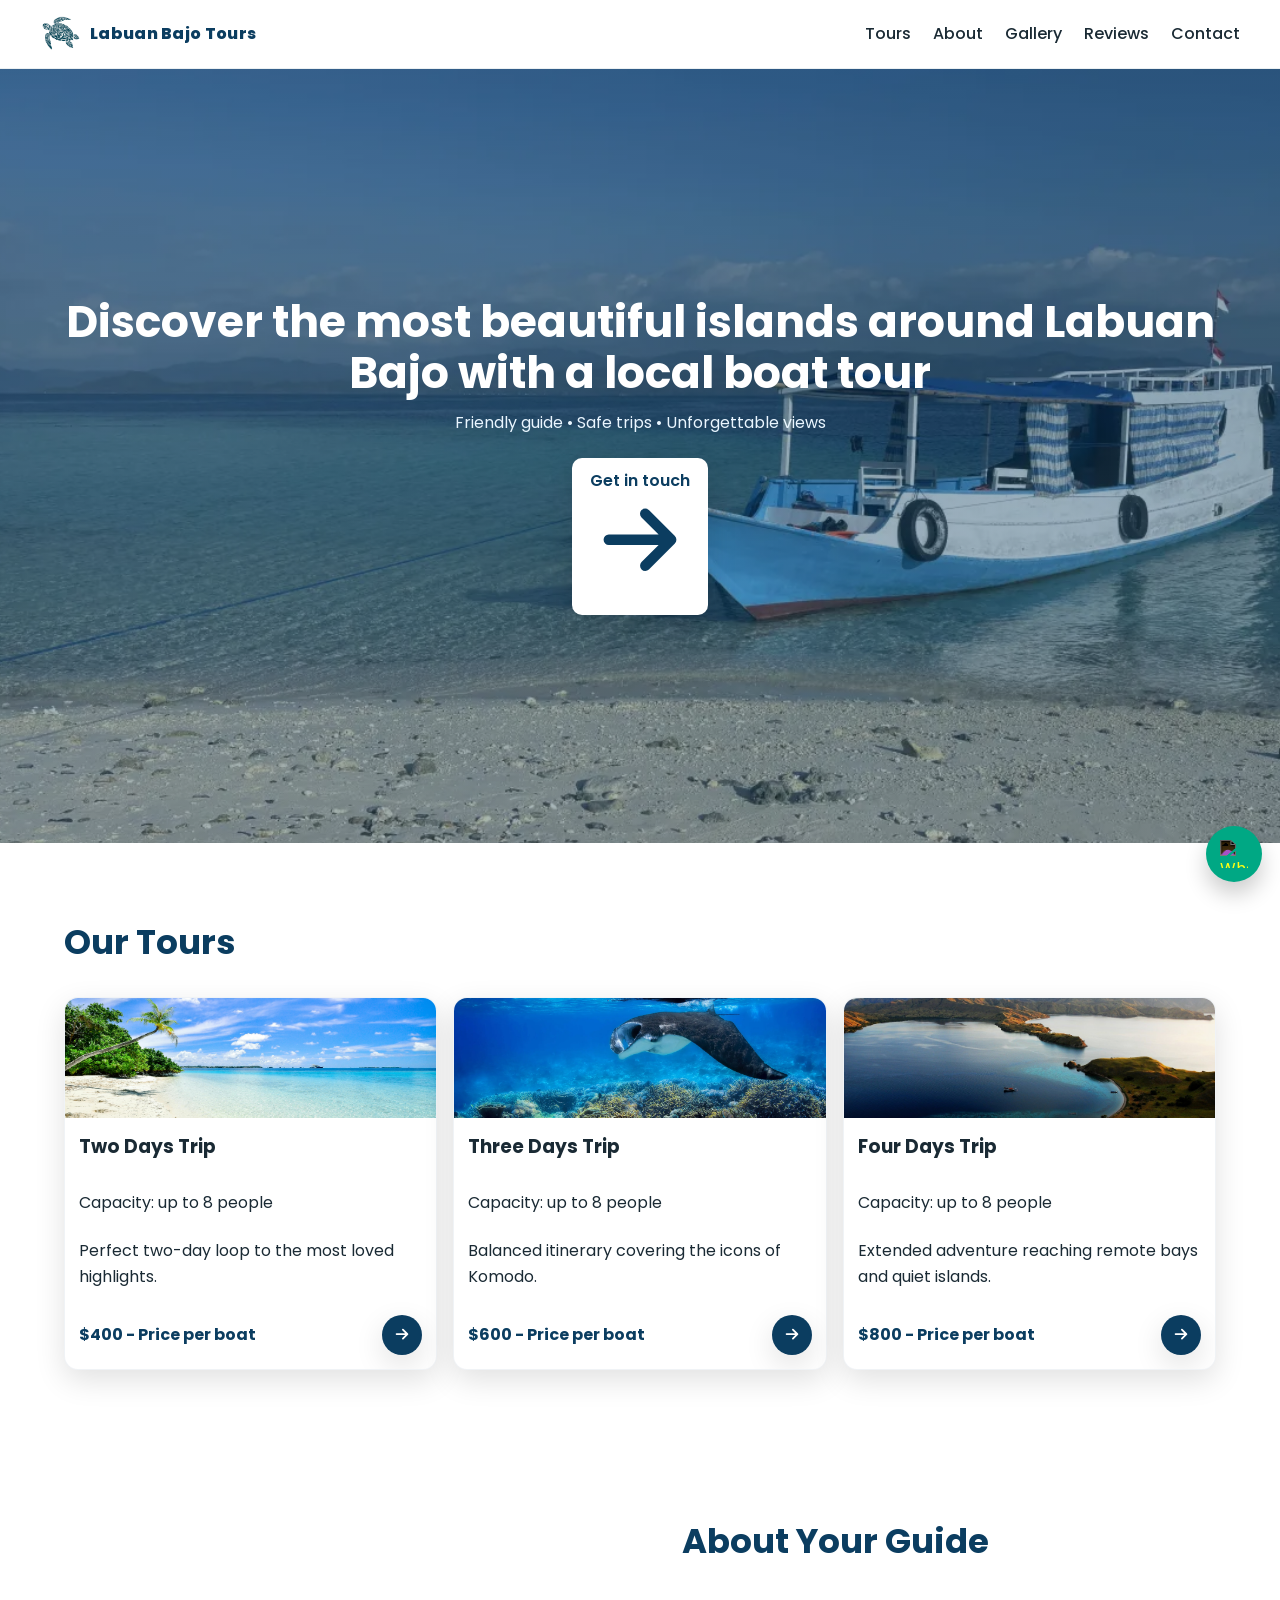
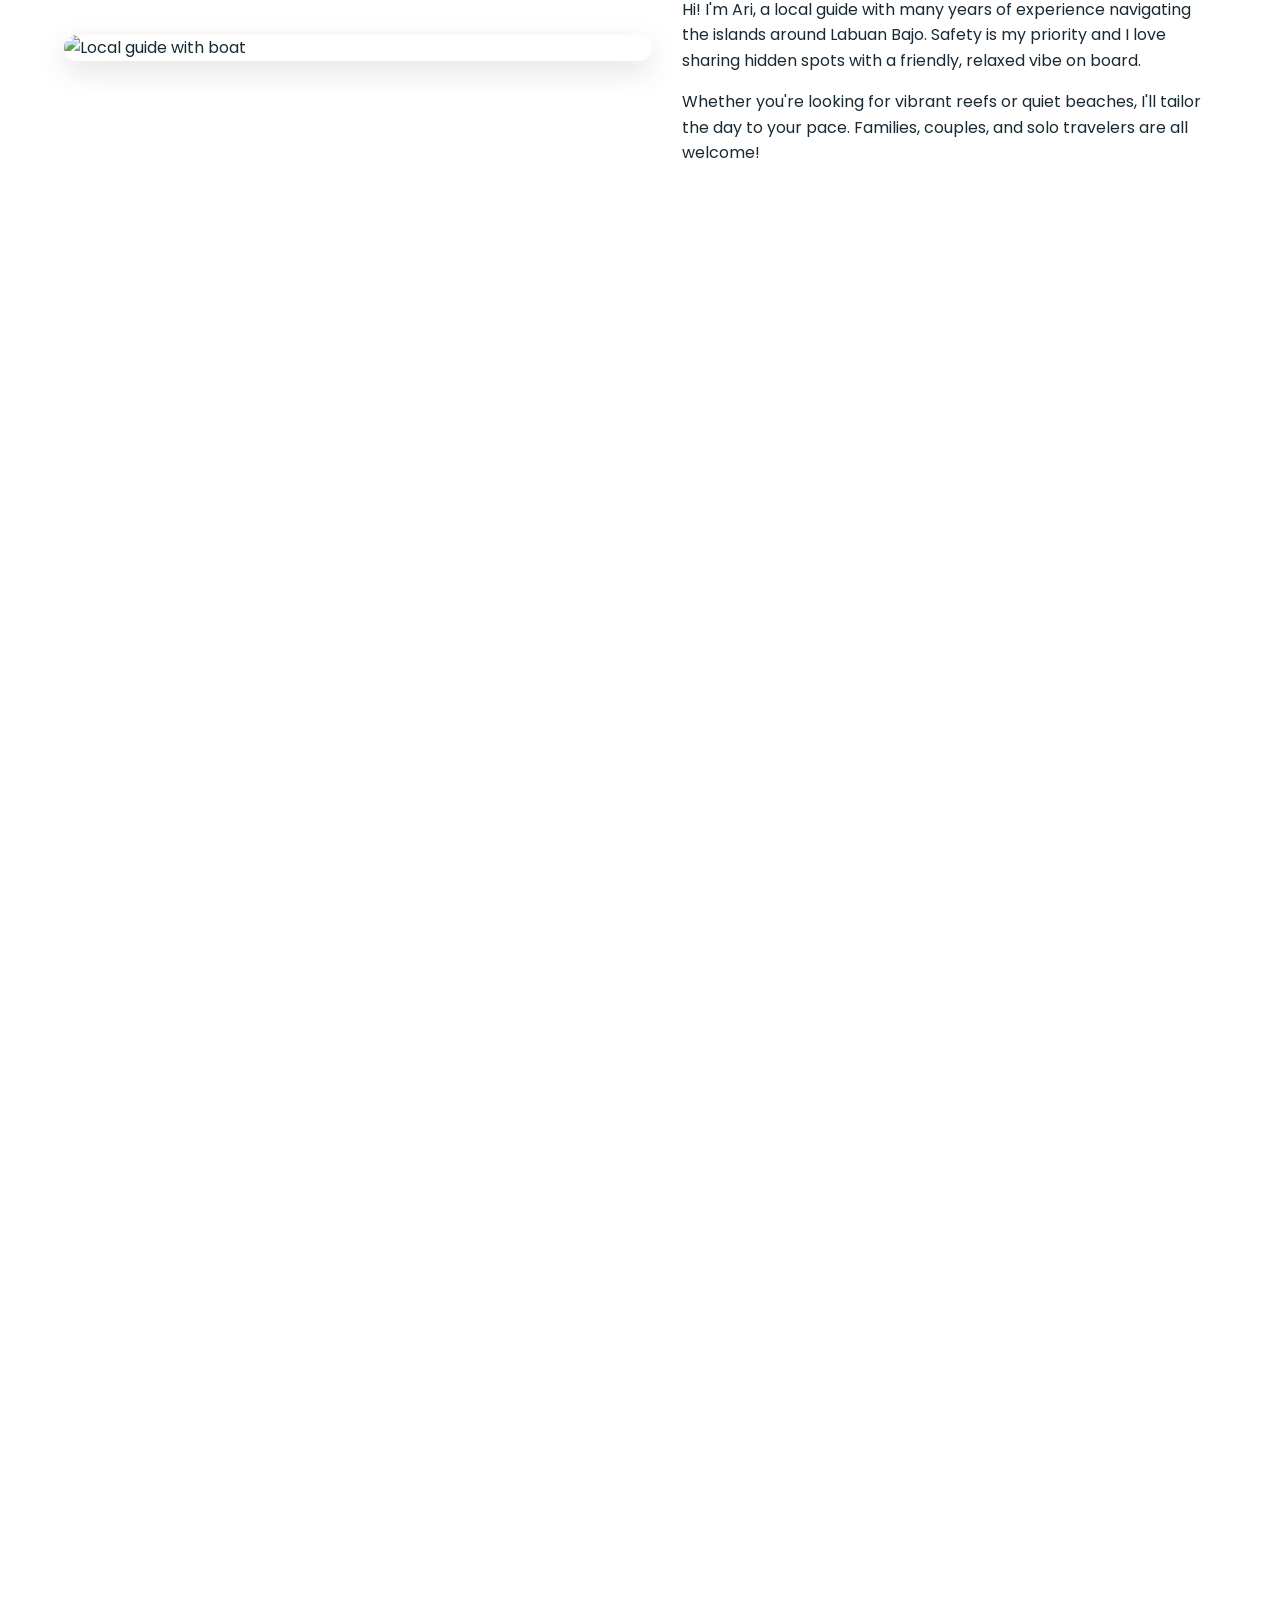
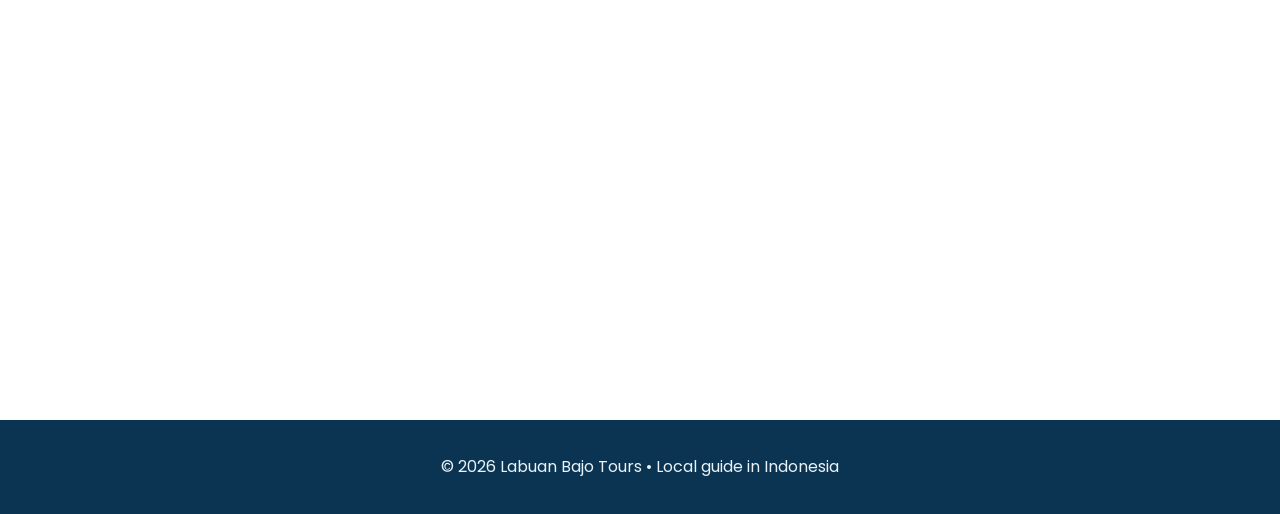
==== index.html @ 7f52bc08 "refactor: rebrand from Island Boat Tours to Labuan Bajo Tours and update reviews styling" ====
<!DOCTYPE html>
<html lang="en">
<head>
  <meta charset="UTF-8" />
  <meta name="viewport" content="width=device-width, initial-scale=1.0" />
  <title>Labuan Bajo Tours – Indonesia</title>
  <meta name="description" content="Discover the most beautiful islands in Indonesia with a friendly local guide. Half-day, full-day, and sunset boat tours. Contact via WhatsApp." />
  <link rel="preconnect" href="https://fonts.googleapis.com">
  <link rel="preconnect" href="https://fonts.gstatic.com" crossorigin>
  <link href="https://fonts.googleapis.com/css2?family=Poppins:wght@300;400;600;700&display=swap" rel="stylesheet">
  <!-- Tailwind CDN (no build) -->
  <script src="https://cdn.tailwindcss.com"></script>
  <link rel="icon" href="favicon.ico" type="image/x-icon">
  <script>
    tailwind.config = {
      theme: {
        extend: {
          colors: {
            tropical: {
              50: '#ECFEFF',
              100: '#CFFAFE',
              200: '#A5F3FC',
              300: '#67E8F9',
              400: '#22D3EE',
              500: '#06B6D4',
              600: '#0891B2',
              700: '#0E7490',
              800: '#155E75',
              900: '#164E63'
            },
            palm: {
              50: '#ECFDF5', 100: '#D1FAE5', 200: '#A7F3D0', 300: '#6EE7B7', 400: '#34D399',
              500: '#10B981', 600: '#059669', 700: '#047857', 800: '#065F46', 900: '#064E3B'
            }
          }
        }
      }
    }
  </script>
  <link rel="stylesheet" href="styles.css" />
  <style>
    body { font-family: 'Poppins', ui-sans-serif, system-ui, -apple-system, Segoe UI, Roboto, 'Helvetica Neue', Arial, 'Noto Sans', 'Apple Color Emoji', 'Segoe UI Emoji', 'Segoe UI Symbol'; }
  </style>
</head>
<body class="bg-white text-slate-800">
  <!-- Sticky Navigation -->
  <header class="site-header sticky top-0 z-50 bg-white/70 backdrop-blur supports-[backdrop-filter]:bg-white/60 shadow-sm">
    <div class="container nav-wrapper">
      <a href="#home" class="logo" aria-label="Labuan Bajo Tours">
        <img src="images/logo.png" alt="Labuan Bajo Tours" />
        Labuan Bajo Tours
      </a>
      <nav class="main-nav hidden md:flex gap-6 text-slate-700" id="mainNav">
        <a class="hover:text-tropical-700 transition" href="#tours">Tours</a>
        <a class="hover:text-tropical-700 transition" href="#about">About</a>
        <a class="hover:text-tropical-700 transition" href="#gallery">Gallery</a>
        <a class="hover:text-tropical-700 transition" href="#reviews">Reviews</a>
        <a class="hover:text-tropical-700 transition" href="#contact">Contact</a>
      </nav>
    </div>
  </header>

  <!-- Hero Section -->
  <section id="home" class="hero section relative">
    <div class="hero-bg" role="img" aria-label="Blue sea with a local boat"></div>
  <div class="hero-content container relative">
      <h1 class="tagline reveal drop-shadow-md text-white">Discover the most beautiful islands around Labuan Bajo with a local boat tour</h1>
      <p class="subtag reveal text-tropical-50/90">Friendly guide • Safe trips • Unforgettable views</p>
      <a class="btn primary reveal inline-flex items-center gap-2 bg-white/90 text-tropical-800 hover:bg-white px-5 py-3 rounded-xl shadow-md transition" id="heroWhatsApp" href="#contact">
        Get in touch
        <svg xmlns="http://www.w3.org/2000/svg" viewBox="0 0 20 20" fill="currentColor" class="w-5 h-5"><path fill-rule="evenodd" d="M10.293 3.293a1 1 0 011.414 0l5 5a1 1 0 010 1.414l-5 5a1 1 0 01-1.414-1.414L13.586 10H4a1 1 0 110-2h9.586l-3.293-3.293a1 1 0 010-1.414z" clip-rule="evenodd"/></svg>
      </a>
    </div>
  </section>

  <!-- Tours Section -->
  <section id="tours" class="section bg-white py-12">
    <div class="container">
  <h2 class="section-title reveal">Our Tours</h2>
      <div class="cards grid grid-cols-1 sm:grid-cols-2 lg:grid-cols-3 gap-6">
        <!-- One Day Trip -->
        <article class="card reveal bg-white rounded-xl border border-gray-100 shadow-sm">
          <div class="card-media">
            <img src="images/two-days-trip.png" alt="Boat trip" />
          </div>
          <div class="card-body p-5">
            <h3 class="text-2xl font-bold mb-2">Two Days Trip</h3>
            <p class="capacity text-sm text-slate-600">Capacity: up to 8 people</p>
            <p class="desc text-lg text-slate-600">Perfect two-day loop to the most loved highlights.</p>
            <div class="card-footer">
              <span class="price-inline">$400 - Price per boat</span>
              <a class="btn-circle" href="trip-two-days.html" aria-label="View details for Two Days Trip">
                <svg viewBox="0 0 20 20" aria-hidden="true" fill="currentColor"><path fill-rule="evenodd" d="M10.293 3.293a1 1 0 011.414 0l5 5a1 1 0 010 1.414l-5 5a1 1 0 01-1.414-1.414L13.586 10H4a1 1 0 110-2h9.586l-3.293-3.293a1 1 0 010-1.414z" clip-rule="evenodd"/></svg>
              </a>
            </div>
          </div>
        </article>
        <!-- Full-day (no image) -->
        <article class="card reveal bg-white rounded-xl border border-gray-100 shadow-sm">
          <div class="card-media">
            <img src="images/three-days-trip.png" alt="Komodo National Park" />
          </div>
          <div class="card-body p-5">
            <h3 class="text-2xl font-bold mb-2">Three Days Trip</h3>
            <p class="capacity text-sm text-slate-600">Capacity: up to 8 people</p>
            <p class="desc text-lg text-slate-600">Balanced itinerary covering the icons of Komodo.</p>
            <div class="card-footer">
              <span class="price-inline">$600 - Price per boat</span>
              <a class="btn-circle" href="trip-three-days.html" aria-label="View details for Three Days Trip">
                <svg viewBox="0 0 20 20" aria-hidden="true" fill="currentColor"><path fill-rule="evenodd" d="M10.293 3.293a1 1 0 011.414 0l5 5a1 1 0 010 1.414l-5 5a1 1 0 01-1.414-1.414L13.586 10H4a1 1 0 110-2h9.586l-3.293-3.293a1 1 0 010-1.414z" clip-rule="evenodd"/></svg>
              </a>
            </div>
          </div>
        </article>
        <!-- Sunset Cruise (no image) -->
        <article class="card reveal bg-white rounded-xl border border-gray-100 shadow-sm">
          <div class="card-media">
            <img src="images/four-days-trip.png" alt="Pink Beach" />
          </div>
          <div class="card-body p-5">
            <h3 class="text-2xl font-bold mb-2">Four Days Trip</h3>
            <p class="capacity text-sm text-slate-600">Capacity: up to 8 people</p>
            <p class="desc text-lg text-slate-600">Extended adventure reaching remote bays and quiet islands.</p>
            <div class="card-footer flex justify-between">
              <span class="price-inline">$800 - Price per boat</span>
              <a class="btn-circle" href="trip-four-days.html" aria-label="View details for Four Days Trip">
                <svg viewBox="0 0 20 20" aria-hidden="true" fill="currentColor"><path fill-rule="evenodd" d="M10.293 3.293a1 1 0 011.414 0l5 5a1 1 0 010 1.414l-5 5a1 1 0 01-1.414-1.414L13.586 10H4a1 1 0 110-2h9.586l-3.293-3.293a1 1 0 010-1.414z" clip-rule="evenodd"/></svg>
              </a>
            </div>
          </div>
        </article>
      </div>
    </div>
  </section>

  <!-- About Section -->
  <section id="about" class="section alt bg-white">
    <div class="container about-grid">
      <div class="about-image reveal">
        <img src="https://images.unsplash.com/photo-1468413253725-0d5181091126?q=80&w=1200&auto=format&fit=crop" alt="Local guide with boat" />
      </div>
      <div class="about-text reveal">
        <h2 class="section-title">About Your Guide</h2>
        <p>Hi! I'm Ari, a local guide with many years of experience navigating the islands around Labuan Bajo. Safety is my priority and I love sharing hidden spots with a friendly, relaxed vibe on board.</p>
        <p>Whether you're looking for vibrant reefs or quiet beaches, I'll tailor the day to your pace. Families, couples, and solo travelers are all welcome!</p>
      </div>
    </div>
  </section>

  <!-- Gallery Section -->
  <section id="gallery" class="section">
    <div class="container">
      <h2 class="section-title reveal">Gallery</h2>
      <div class="gallery-grid">
        <figure class="gallery-item reveal">
          <img src="images/kelor.png" alt="Kelor Island" />
          <figcaption class="caption">
            <svg class="loc-white" viewBox="0 0 24 24" aria-hidden="true"><path d="M12 2C8.13 2 5 5.13 5 9c0 5.25 7 13 7 13s7-7.75 7-13c0-3.87-3.13-7-7-7zm0 9.5A2.5 2.5 0 1112 6.5a2.5 2.5 0 010 5z"/></svg>
            Kelor Island
          </figcaption>
        </figure>
        <figure class="gallery-item reveal">
          <img src="images/komodo.png" alt="Komodo National Park" />
          <figcaption class="caption">
            <svg class="loc-white" viewBox="0 0 24 24" aria-hidden="true"><path d="M12 2C8.13 2 5 5.13 5 9c0 5.25 7 13 7 13s7-7.75 7-13c0-3.87-3.13-7-7-7zm0 9.5A2.5 2.5 0 1112 6.5a2.5 2.5 0 010 5z"/></svg>
            Komodo National Park
          </figcaption>
        </figure>
        <figure class="gallery-item reveal">
          <img src="images/pinkbeach.png" alt="Long Pink Beach" />
          <figcaption class="caption">
            <svg class="loc-white" viewBox="0 0 24 24" aria-hidden="true"><path d="M12 2C8.13 2 5 5.13 5 9c0 5.25 7 13 7 13s7-7.75 7-13c0-3.87-3.13-7-7-7zm0 9.5A2.5 2.5 0 1112 6.5a2.5 2.5 0 010 5z"/></svg>
            Long Pink Beach
          </figcaption>
        </figure>
        <figure class="gallery-item reveal">
          <img src="images/turtle.png" alt="Turtle Point" />
          <figcaption class="caption">
            <svg class="loc-white" viewBox="0 0 24 24" aria-hidden="true"><path d="M12 2C8.13 2 5 5.13 5 9c0 5.25 7 13 7 13s7-7.75 7-13c0-3.87-3.13-7-7-7zm0 9.5A2.5 2.5 0 1112 6.5a2.5 2.5 0 010 5z"/></svg>
            Turtle Point
          </figcaption>
        </figure>
        <figure class="gallery-item reveal">
          <img src="images/padar.png" alt="Padar Island" />
          <figcaption class="caption">
            <svg class="loc-white" viewBox="0 0 24 24" aria-hidden="true"><path d="M12 2C8.13 2 5 5.13 5 9c0 5.25 7 13 7 13s7-7.75 7-13c0-3.87-3.13-7-7-7zm0 9.5A2.5 2.5 0 1112 6.5a2.5 2.5 0 010 5z"/></svg>
            Padar Island
          </figcaption>
        </figure>
        <figure class="gallery-item reveal">
          <img src="images/sharks.png" alt="Sharks Point" />
          <figcaption class="caption">
            <svg class="loc-white" viewBox="0 0 24 24" aria-hidden="true"><path d="M12 2C8.13 2 5 5.13 5 9c0 5.25 7 13 7 13s7-7.75 7-13c0-3.87-3.13-7-7-7zm0 9.5A2.5 2.5 0 1112 6.5a2.5 2.5 0 010 5z"/></svg>
            Sharks Point
          </figcaption>
        </figure>
      </div>
    </div>
  </section>

  <!-- Reviews Section -->
  <section id="reviews" class="section alt bg-white">
    <div class="container">
      <h2 class="section-title reveal">Reviews</h2>
      <div class="reviews">
        <blockquote class="review reveal">
          <p>It was an Amazing Trip with Ari and his cruise. I highly recommend it to anyone visiting Labuan Bajo.</p>
          <footer>— Tereza, Tcheky</footer>
        </blockquote>
        <blockquote class="review reveal">
          <p>Ari and his team took care of everything during the trip – from start to finish, it was perfectly organized, with delicious food provided at every stop. I had the chance to see many fishes, turtles, rays, and so much more. Most of the spots we visited were quiet, almost just for us, which made it even more special. An unforgettable adventure thanks to Ari and his amazing crew !</p>
          <footer>— Ozan, Turkey</footer>
        </blockquote>
        <blockquote class="review reveal">
          <p>We had a wonderfull cruise. During our journey with Ari, he took care very much all the way and did some nice simple cooking. Thanks to his strong knowledges of all the islands and currents he brought us to many places where we had the opportunity to swim with mantas, sharks, turtles and so on. This is a kind of experience that we will never forget !</p>
          <footer>— Gilbert, France</footer>
        </blockquote>
      </div>
    </div>
  </section>

  <!-- Contact Section -->
  <section id="contact" class="section">
    <div class="container contact-grid">
      <div class="contact-card reveal">
        <h2 class="section-title">Contact</h2>
        <p>Send me a WhatsApp message or an email and I'll reply as soon as I can.</p>
        <div class="contact-actions">
            <a class="btn whatsapp" id="contactWhatsApp" href="https://wa.me/62895352383302" target="_blank" rel="noopener" aria-label="Chat on WhatsApp">
              <img src="https://cdn.jsdelivr.net/gh/simple-icons/simple-icons/icons/whatsapp.svg" alt="WhatsApp" style="width:18px;height:18px;filter:invert(1);margin-right:8px;vertical-align:middle;" />
              Chat on WhatsApp
            </a>
            <a class="btn outline inline-flex items-center gap-2" href="mailto:armansaputraundang@gmail.com" aria-label="Request a quote via email">
              <svg xmlns="http://www.w3.org/2000/svg" viewBox="0 0 24 24" width="18" height="18" aria-hidden="true"><path fill="currentColor" d="M20 4H4a2 2 0 00-2 2v12a2 2 0 002 2h16a2 2 0 002-2V6a2 2 0 00-2-2zm0 2l-8 5L4 6h16zm0 12H4V8l8 5 8-5v10z"/></svg>
              Send a mail
            </a>
        </div>
      </div>
      <div class="map-wrapper reveal" id="mapWrapper">
        <!-- Loader shown while the iframe map is loading -->
        <div class="map-loader" id="mapLoader" role="status" aria-live="polite">
          <div class="spinner" aria-hidden="true"></div>
          <span class="sr-only">Loading map…</span>
        </div>
        <iframe id="mapFrame" title="GV4G+RP4, Labuan Bajo map" src="https://www.google.com/maps?q=GV4G%2BRP4%2C%20Labuan%20Bajo%2C%20Komodo%2C%20West%20Manggarai%20Regency%2C%20East%20Nusa%20Tenggara%2C%20Indonesia&output=embed" loading="lazy" referrerpolicy="no-referrer-when-downgrade"></iframe>
      </div>
    </div>
  </section>

  <!-- Floating WhatsApp Button -->
  <a href="#" class="whatsapp-float" id="floatWhatsApp" aria-label="Chat on WhatsApp">
    <img src="https://cdn.jsdelivr.net/gh/simple-icons/simple-icons/icons/whatsapp.svg" alt="WhatsApp" />
  </a>

  <footer class="site-footer">
    <div class="container">
      <p>© <span id="year"></span> Labuan Bajo Tours • Local guide in Indonesia</p>
    </div>
  </footer>

  <script src="script.js"></script>
</body>
</html>
---- styles.css ----
/* Color palette */
:root {
  --navy: #0b3d60;
  --navy-600: #0a3452;
  --sand: #ffffff;
  --white: #ffffff;
  --text: #1a2a34;
  --muted: #5a6b75;
  --accent: #00a884; /* WhatsApp green */
  --shadow: 0 10px 30px rgba(0,0,0,0.12);
}

/* --- Trip Detail (AYANA-inspired) --- */
.hero-mini { position: relative; min-height: 48vh; display: grid; place-items: center; text-align: center; color: #fff; overflow: hidden; }
.hero-mini .bg { position:absolute; inset:0; background-size: cover; background-position: center; }
.hero-mini .inner .tagline { font-size: clamp(26px, 4.6vw, 40px); }
.breadcrumb { color: #eaf6ff; opacity: .9; font-size: 14px; margin-bottom: 8px; }

.detail-wrap { display: grid; grid-template-columns: 1.2fr 1fr; gap: 24px; align-items: start; }
@media (max-width: 980px){ .detail-wrap { grid-template-columns: 1fr; } }

/* Place the optional 'Other trips' block under the right-hand aside */
.detail-wrap .other-trips-aside { grid-column: 2; margin-top: 14px; }
@media (max-width: 980px){ .detail-wrap .other-trips-aside { grid-column: 1; } }

/* Right column wrapper to keep elements stacked together */
.detail-wrap .right-col { grid-column: 2; display: flex; flex-direction: column; gap: 14px; }
@media (max-width: 980px){ .detail-wrap .right-col { grid-column: 1; } }

.info-card { background: #fff; border: 1px solid rgba(10,61,96,0.06); border-radius: 14px; box-shadow: var(--shadow); padding: 18px; }
.info-card h3 { margin-top: 0; color: var(--navy); }
.sticky-aside { position: static; top: auto; }

.section.alt { background: #f8fafc; }
.section-title { display: block; margin-bottom: 14px; }

/* Subsection headings, smaller than section-title but larger than body */
.subsection-title {
  margin: 12px 0 8px;
  font-size: clamp(18px, 2.4vw, 22px);
  line-height: 1.25;
  color: var(--navy);
  font-weight: 700;
}

.pillbar { display: flex; gap: 10px; flex-wrap: wrap; justify-content: center; margin-top: 8px; }
.pill { background: #ffffff; border: 1px solid rgba(11,61,96,.08); color: var(--navy); padding: 6px 12px; border-radius: 999px; font-weight: 600; font-size: 13px; box-shadow: 0 4px 10px rgba(0,0,0,0.06); }

.gallery-grid.detail { display: grid; grid-template-columns: repeat(3, 1fr); gap: 12px; }
@media (max-width: 980px){ .gallery-grid.detail { grid-template-columns: repeat(2, 1fr); } }
.gallery-grid.detail .gallery-item img { border-radius: 12px; box-shadow: var(--shadow); }

.includes { list-style: disc; padding-left: 1.25rem; list-style-position: outside; }
.includes.list-disc { list-style: disc; padding-left: 1.25rem; list-style-position: outside; }

.cta-wrap { display: flex; gap: 12px; flex-wrap: wrap; }

/* Circular right-arrow button for pricing cards */
.cta-right { display: flex; justify-content: flex-end; }
.btn-circle { width: 40px; height: 40px; border-radius: 9999px; display: inline-flex; align-items: center; justify-content: center; background: var(--navy); color: #fff; box-shadow: var(--shadow); transition: transform .15s ease, background .2s ease; }
.btn-circle:hover { background: #083b5e; transform: translateY(-1px); }
.btn-circle svg { width: 18px; height: 18px; fill: currentColor; }

/* Card footer row: price left, arrow right */
.card-footer { display: flex; align-items: center; justify-content: space-between; margin-top: 10px; }
.price-inline { font-weight: 700; color: var(--navy); }

* { box-sizing: border-box; }
html { scroll-behavior: smooth; }
body {
  margin: 0;
  font-family: 'Inter', system-ui, -apple-system, Segoe UI, Roboto, Helvetica, Arial, sans-serif;
  color: var(--text);
  line-height: 1.6;
  background: #fafafa;
}

img { max-width: 100%; display: block; }

.container {
  /* Fixed max-width with consistent horizontal padding so mobile has visible side margins */
  max-width: 1200px;
  width: 100%;
  padding-left: 24px;
  padding-right: 24px;
  margin: 0 auto;
  box-sizing: border-box;
}

/* Header / Navigation */
.site-header {
  position: sticky;
  top: 0;
  z-index: 1000;
  background: rgba(255,255,255,0.9);
  backdrop-filter: blur(6px);
  border-bottom: 1px solid rgba(10, 61, 96, 0.08);
}
.nav-wrapper {
  display: flex;
  align-items: center;
  justify-content: space-between;
  padding: 14px 0;
}
.site-header .logo { font-weight: 800; color: var(--navy); text-decoration: none; letter-spacing: 0.3px; display: inline-flex; align-items: center; gap: 10px; }
.logo { display: inline-flex; align-items: center; gap: 10px; }
.logo img { width: 40px; height: 40px; border-radius: 9999px; object-fit: cover; display: inline-block; }

.brand-icon { width: 34px; height: 34px; fill: var(--navy); display: inline-block; }

/* Add left margin on small screens so the logo isn't flush to the edge */
@media (max-width: 640px) {
  .logo { margin-left: 12px; }
}
.main-nav a {
  color: var(--text);
  text-decoration: none;
  margin-left: 18px;
  font-weight: 500;
}
.main-nav a:hover { color: var(--navy); }

/* Hero */
.hero {
  position: relative;
  min-height: clamp(70vh, 86vh, 92vh);
  display: grid;
  place-items: center;
  text-align: center;
  color: var(--white);
  overflow: hidden;
}
.hero-bg {
  position: absolute; inset: 0;
  background-image: linear-gradient(rgba(11,61,96,0.5), rgba(11,61,96,0.35)), url('images/boat.png');
  background-size: cover; background-position: center; background-repeat: no-repeat;
  transform: scale(1.05);
}
.hero-content { position: relative; }
.tagline { font-size: clamp(28px, 5vw, 44px); line-height: 1.15; margin: 0 0 12px; }
.subtag { margin: 0 0 22px; color: #eaf6ff; }

/* Sections */
.section { padding: 72px 0; background: #fff; }
.section.alt { background: var(--sand); }
.section-title {
  margin: 0 0 28px;
  font-size: clamp(24px, 3.8vw, 34px);
  color: var(--navy);
}

/* Cards (Tours) */
.cards { display: grid; grid-template-columns: repeat(3, 1fr); gap: 16px; }
.card {
  background: #fff;
  border-radius: 14px;
  overflow: hidden;
  box-shadow: var(--shadow);
  display: flex;
  flex-direction: column;
  border: 1px solid rgba(10,61,96,0.06);
  transition: transform .18s ease, box-shadow .18s ease, border-color .18s ease;
}
.card-img { background-size: cover; background-position: center; height: 150px; }
.card-body { padding: 14px; display: flex; flex-direction: column; gap: 6px; }
.card:hover { transform: translateY(-4px); box-shadow: 0 16px 34px rgba(0,0,0,0.18); border-color: rgba(10,61,96,0.12); }
.card h3 { margin: 0 0 6px; }
.duration { color: var(--muted); margin: 0 0 6px; font-size: 14px; }
.desc { margin: 0 0 10px; }
.includes { margin: 0 0 10px 18px; color: var(--muted); }
.price { font-weight: 800; color: var(--navy); margin-top: auto; font-size: 18px; }

/* Badges and chips */
.badges { display: flex; gap: 8px; flex-wrap: wrap; margin: 4px 0 6px; }
.badge { font-size: 12px; font-weight: 700; letter-spacing: .3px; text-transform: uppercase; padding: 4px 8px; border-radius: 999px; background: #eef6ff; color: var(--navy); border: 1px solid rgba(11,61,96,.15); }
.badge.best { background: #ffefe6; color: #9a3d00; border-color: rgba(154,61,0,.18); }
.badge.popular { background: #eafaf4; color: #087f5b; border-color: rgba(8,127,91,.18); }
.badge.private { background: #f1f3f5; color: #495057; border-color: rgba(73,80,87,.18); }
.badge.relax { background: #f3ecff; color: #5f3dc4; border-color: rgba(95,61,196,.18); }

.extras { display: flex; gap: 8px; flex-wrap: wrap; margin: 8px 0 4px; }
.chip { font-size: 12px; padding: 6px 10px; border-radius: 999px; background: #f6f8fa; color: #41525d; border: 1px solid #e3e7ea; }

/* Pricing / Card media */
.card-media { position: relative; height: 120px; overflow: hidden; }
.card-media img { width: 100%; height: 100%; object-fit: cover; display: block; transition: transform .45s cubic-bezier(.2,.9,.2,1); }
.card:hover .card-media img { transform: scale(1.06); }
.price-badge {
  position: absolute;
  right: 12px;
  top: 12px;
  background: rgba(11,61,96,0.92);
  color: #fff;
  padding: 4px 8px;
  border-radius: 9px;
  font-weight: 700;
  font-size: 11px;
  box-shadow: var(--shadow);
}

/* Location list styling */
.includes { list-style: none; padding: 0; margin: 8px 0 0 0; display: grid; gap: 8px; }
.includes li { display: flex; align-items: center; gap: 10px; color: var(--muted); }
.loc-icon { width: 18px; height: 18px; fill: var(--navy); flex: 0 0 18px; }
.includes li svg.loc-icon { display: inline-block; }

.cta-row { display: flex; align-items: center; justify-content: space-between; gap: 10px; margin-top: 6px; }
.btn.whatsapp.light { background: #12b886; color: #fff; box-shadow: var(--shadow); }
.btn.whatsapp.light:hover { filter: brightness(1.06); transform: translateY(-2px); }

/* About */
.about-grid { display: grid; grid-template-columns: 1.1fr 1fr; gap: 30px; align-items: center; }
.about-image img { border-radius: 14px; box-shadow: var(--shadow); }
/* Team */
.team-grid { margin-top: 18px; display: grid; grid-template-columns: repeat(3, 1fr); gap: 18px; }
.team-card { background: #fff; border-radius: 12px; overflow: hidden; box-shadow: var(--shadow); text-align: center; }
.team-card img { width: 100%; height: 240px; object-fit: cover; }
.team-card figcaption { padding: 10px 12px; color: var(--text); }

/* Gallery */
.gallery-grid { display: grid; grid-template-columns: repeat(3, 1fr); gap: 10px; }
.gallery-grid img { border-radius: 10px; height: 220px; width: 100%; object-fit: cover; box-shadow: 0 6px 16px rgba(0,0,0,0.12); }

/* Gallery item with caption overlay */
.gallery-item {
  position: relative;
  overflow: hidden;
  border-radius: 10px;
}
.gallery-item img { display: block; transition: transform .36s ease; }
.gallery-item:hover img { transform: scale(1.04); }
.gallery-item .caption {
  position: absolute;
  left: 0; right: 0; bottom: 0;
  padding: 10px 12px;
  background: linear-gradient(180deg, rgba(0,0,0,0) 0%, rgba(0,0,0,0.45) 60%, rgba(0,0,0,0.6) 100%);
  color: #fff;
  font-weight: 600;
  font-size: 15px;
  transform: translateY(6px);
  opacity: 0;
  transition: opacity .28s ease, transform .28s ease;
}
.gallery-item:hover .caption,
.gallery-item.in-view .caption {
  transform: translateY(0);
  opacity: 1;
}

/* white location icon in gallery captions */
.caption { display: inline-flex; align-items: center; gap: 8px; }
.loc-white { width: 16px; height: 16px; fill: #fff; flex: 0 0 16px; }

/* Reviews */
.reviews { display: grid; grid-template-columns: repeat(3,1fr); gap: 18px; }
.review {
  margin: 0;
  background: #fff;
  border-radius: 12px;
  padding: 16px 18px;
  box-shadow: var(--shadow);
  display: flex;
  flex-direction: column;
  justify-content: center;
  position: relative;
  min-height: 180px;
}
.review p {
  margin: 0;
  flex-grow: 1;
  display: flex;
  align-items: center;
  padding-bottom: 40px;
}
.review footer {
  color: var(--muted);
  text-align: right;
  position: absolute;
  bottom: 16px;
  right: 18px;
  margin: 0;
}

/* Contact */
.contact-grid { display: grid; grid-template-columns: 1fr 1.2fr; gap: 22px; align-items: stretch; }
.contact-card {
  background: #fff;
  border-radius: 12px;
  padding: 20px;
  box-shadow: var(--shadow);
}
.contact-actions { display: flex; gap: 12px; flex-wrap: wrap; }
.contact-card p { margin-bottom: 18px; color: var(--muted); }
.contact-actions { gap: 16px; align-items: center; }
.btn.outline { background: transparent; border: 2px solid var(--navy); color: var(--navy); padding: 10px 16px; border-radius: 12px; font-weight: 700; outline: none; }
.btn.outline:hover { background: var(--navy); color: #fff; transform: translateY(-2px); }
.btn.outline:focus { box-shadow: 0 0 0 6px rgba(6,86,137,0.08); outline: none; }
.contact-actions .btn.whatsapp { padding: 10px 18px; }
.map-wrapper iframe { border: 0; width: 100%; height: 100%; min-height: 320px; border-radius: 12px; box-shadow: var(--shadow); }

/* Map loader overlay */
.map-wrapper { position: relative; }
.map-loader {
  position: absolute;
  inset: 0;
  display: flex;
  align-items: center;
  justify-content: center;
  background: rgba(0,0,0,0.36);
  border-radius: 12px;
  z-index: 20;
  transition: opacity .3s ease, visibility .3s ease;
}
.map-loader.hidden { opacity: 0; visibility: hidden; pointer-events: none; }
.spinner {
  width: 56px; height: 56px; border-radius: 50%;
  border: 6px solid rgba(255,255,255,0.18);
  border-top-color: #fff;
  animation: spin 1s linear infinite;
}
@keyframes spin { to { transform: rotate(360deg); } }
.sr-only { position: absolute; left: -9999px; top: auto; width: 1px; height: 1px; overflow: hidden; }

/* Buttons */
.btn { display: inline-block; padding: 10px 16px; border-radius: 10px; text-decoration: none; font-weight: 600; transition: transform .15s ease, box-shadow .15s ease; }
.btn.primary { background: var(--white); color: var(--navy); box-shadow: var(--shadow); }
.btn.primary:hover { transform: translateY(-2px); }
.btn.whatsapp { background: var(--accent); color: #fff; display: inline-flex; align-items: center; gap: 8px; white-space: nowrap; }
.btn.whatsapp:hover { filter: brightness(1.05); }
.btn.outline { border: 2px solid var(--navy); color: var(--navy); background: transparent; }
.btn.outline:hover { background: var(--navy); color: #fff; }

/* Floating WhatsApp */
.whatsapp-float {
  position: fixed;
  right: 18px; bottom: 18px;
  width: 56px; height: 56px;
  border-radius: 50%;
  background: var(--accent);
  display: grid; place-items: center;
  box-shadow: 0 12px 22px rgba(0,0,0,0.2);
  z-index: 1100;
}
.whatsapp-float img { width: 28px; height: 28px; filter: invert(1); }
.whatsapp-float:hover { filter: brightness(1.05); }

/* Reveal on scroll */
.reveal { opacity: 0; transform: translateY(18px); transition: opacity .6s ease, transform .6s ease; }
.reveal.in-view { opacity: 1; transform: translateY(0); }

/* Footer */
.site-footer { background: var(--navy-600); color: #e8f2f8; padding: 18px 0; text-align: center; }
.site-footer a { color: #fff; }

/* Header scrolled shadow */
.site-header.scrolled { box-shadow: 0 6px 18px rgba(0,0,0,0.08); }

/* Responsive */
@media (max-width: 980px) {
  .cards { grid-template-columns: repeat(2, 1fr); }
  .reviews { grid-template-columns: repeat(2, 1fr); }
  .about-grid { grid-template-columns: 1fr; }
  .contact-grid { grid-template-columns: 1fr; }
  .team-grid { grid-template-columns: repeat(2, 1fr); }
}
@media (max-width: 640px) {
  .cards { grid-template-columns: 1fr; }
  .gallery-grid { grid-template-columns: repeat(2, 1fr); }
  .reviews { grid-template-columns: 1fr; }
  .nav-wrapper { flex-wrap: wrap; gap: 8px; }
  .main-nav { width: 100%; display: flex; justify-content: space-between; }
  .team-grid { grid-template-columns: 1fr; }
}

/* --- Overrides to ensure bullets appear on lists used in trip pages --- */
.section .includes {
  list-style: disc !important;
  list-style-position: outside !important;
  padding-left: 1.25rem !important;
}
.section .includes.itinerary-list {
  list-style: none !important;
  padding-left: 0 !important;
}
.section .itinerary-list {
  list-style: none !important;
  padding-left: 0 !important;
  margin: 10px 0 18px;
}
.section .includes li { display: list-item; }

/* Spacing between itinerary days */
.section h3 + .itinerary-list { margin-top: 8px; margin-bottom: 18px; }
.section .itinerary-list + h3 { margin-top: 18px; }

/* Align itinerary icons to the left of the text */
.section .itinerary-list li {
  display: flex !important;
  align-items: center;
  gap: 8px;
}
.section .itinerary-list .loc-icon,
.section .itinerary-list svg {
  width: 16px;
  height: 16px;
  flex: 0 0 16px;
}
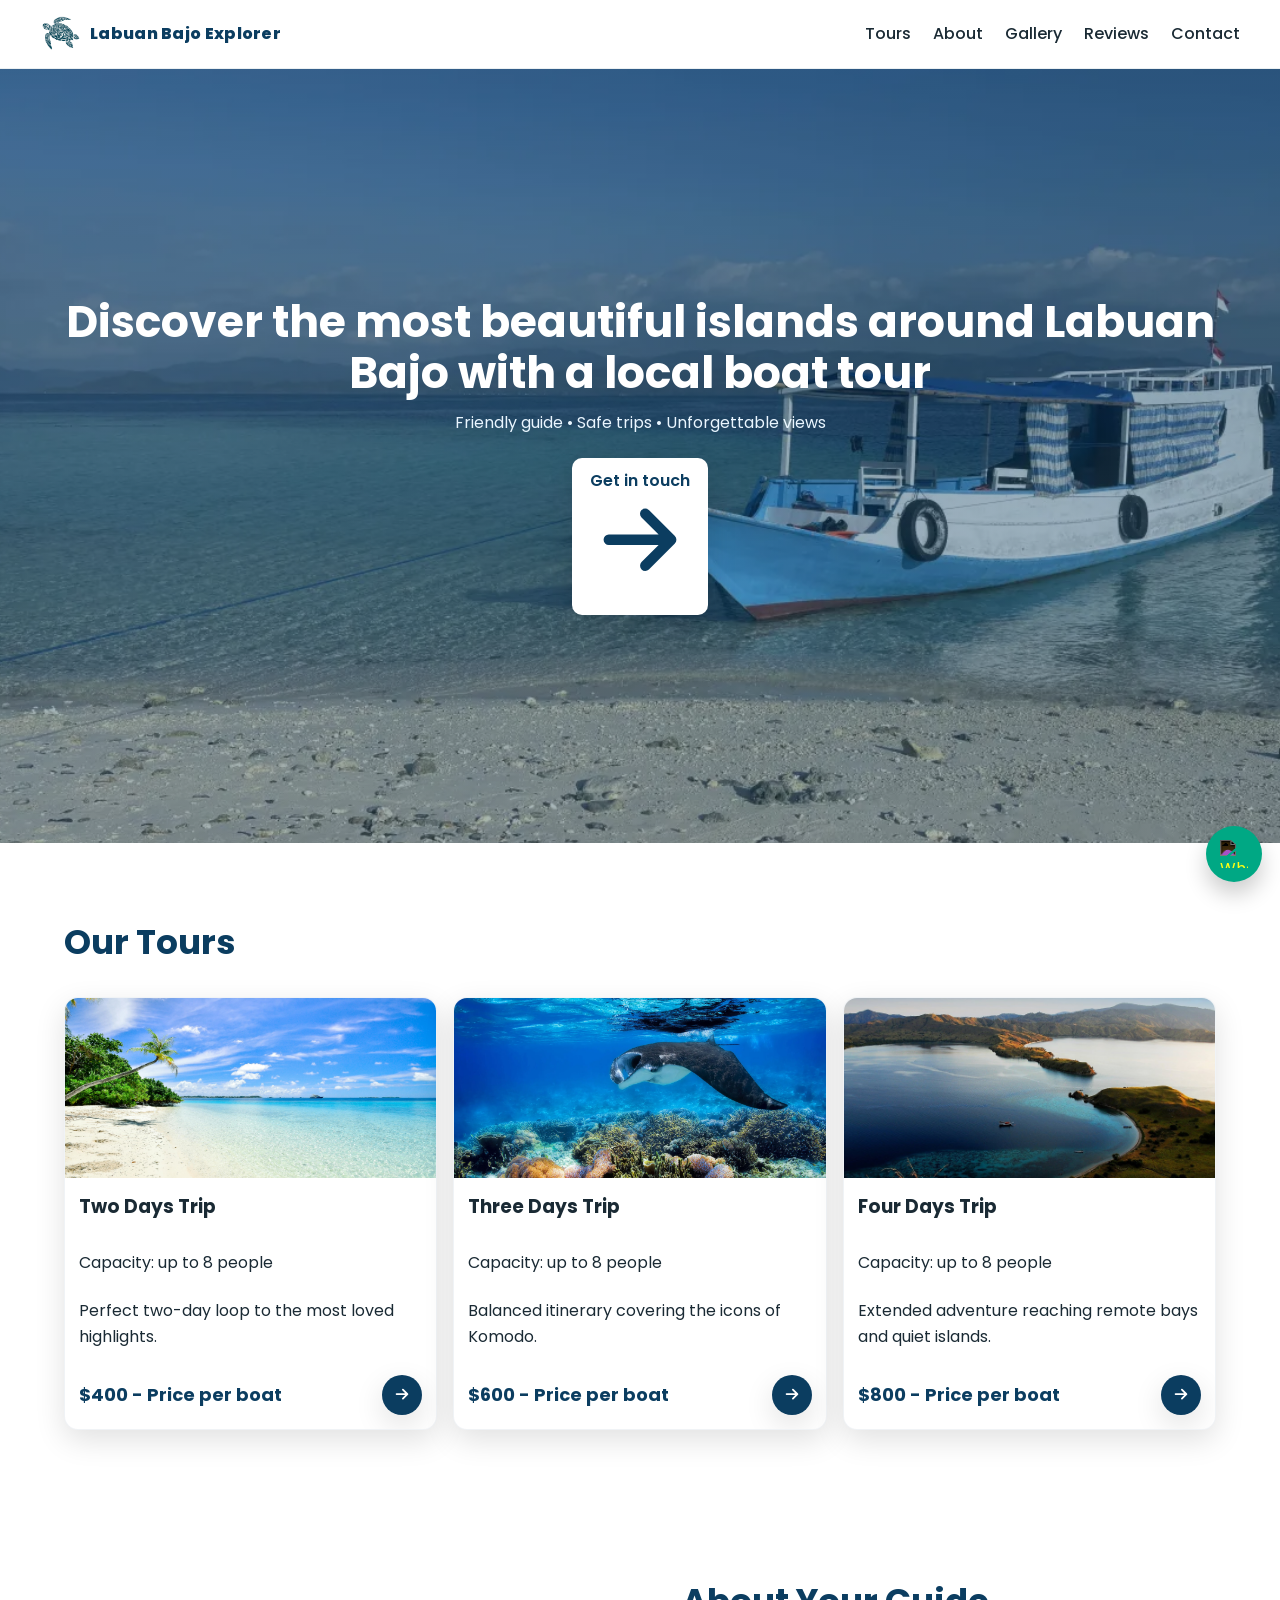
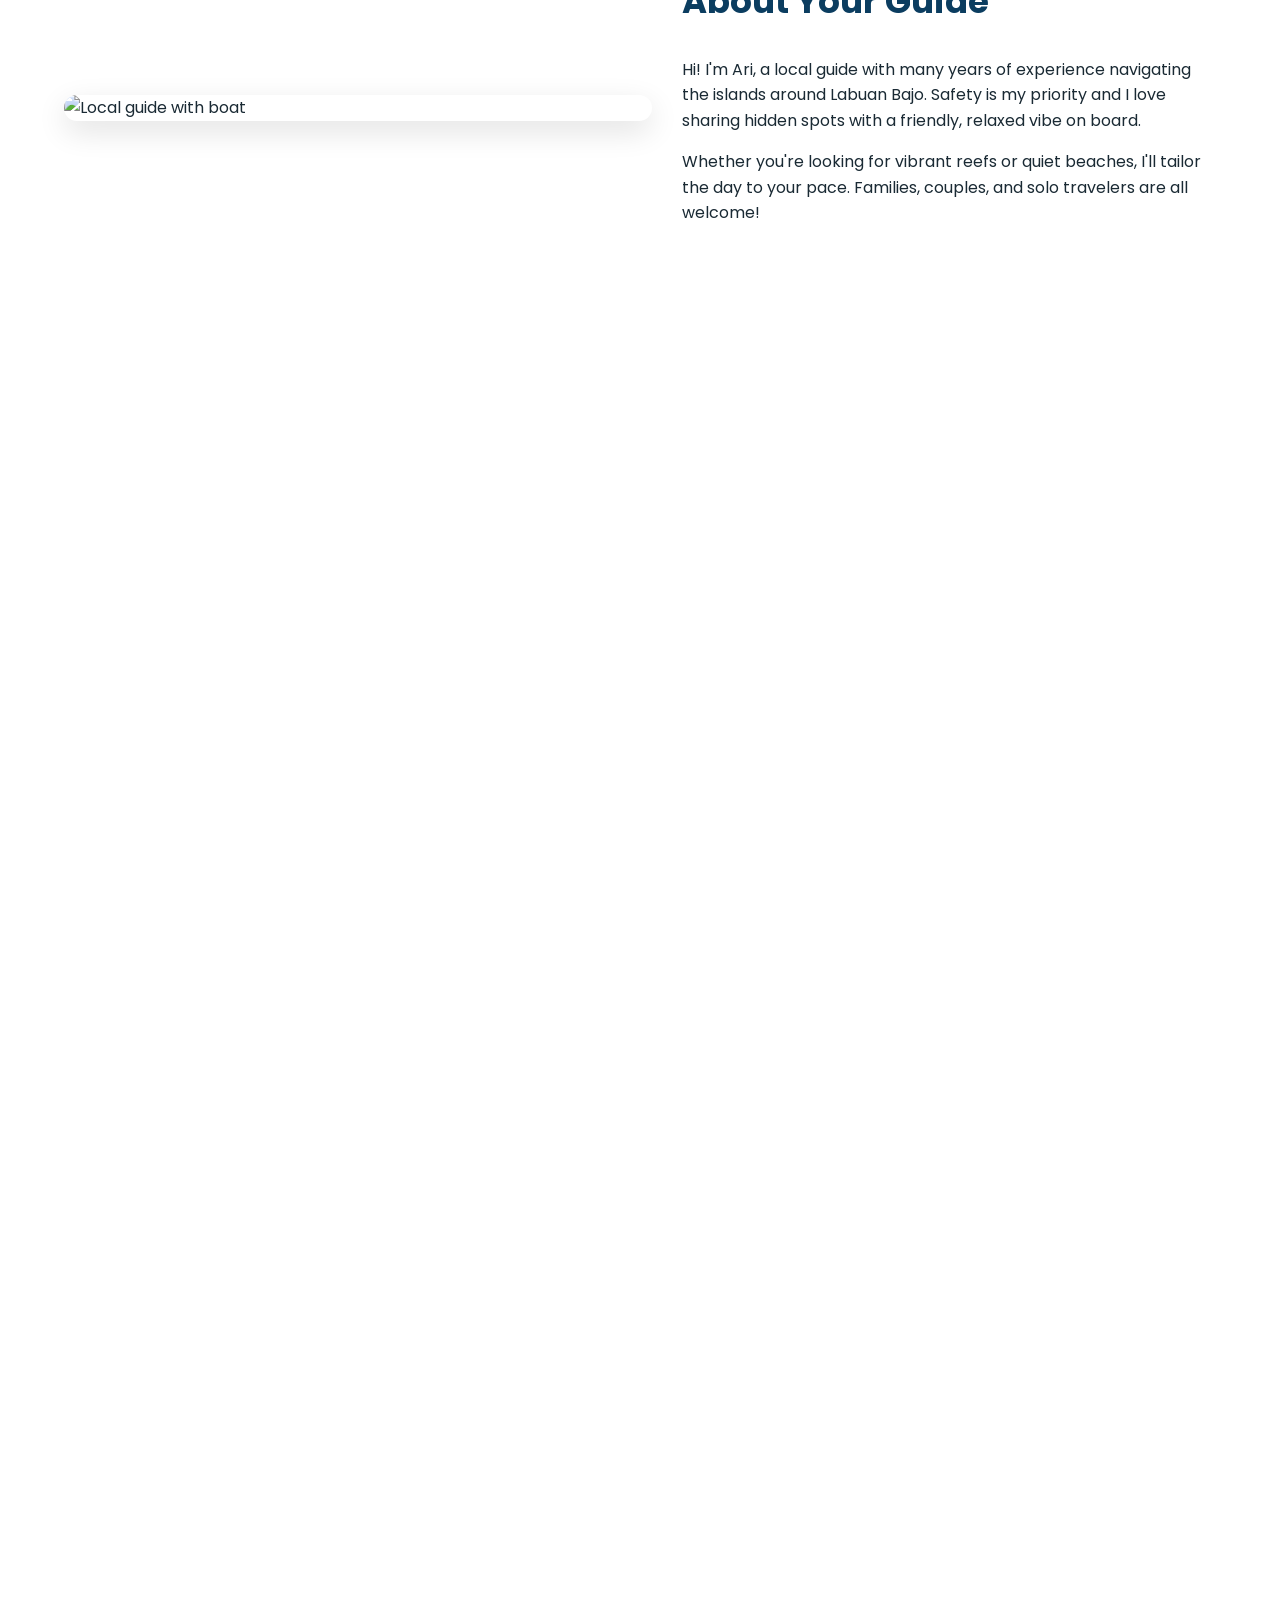
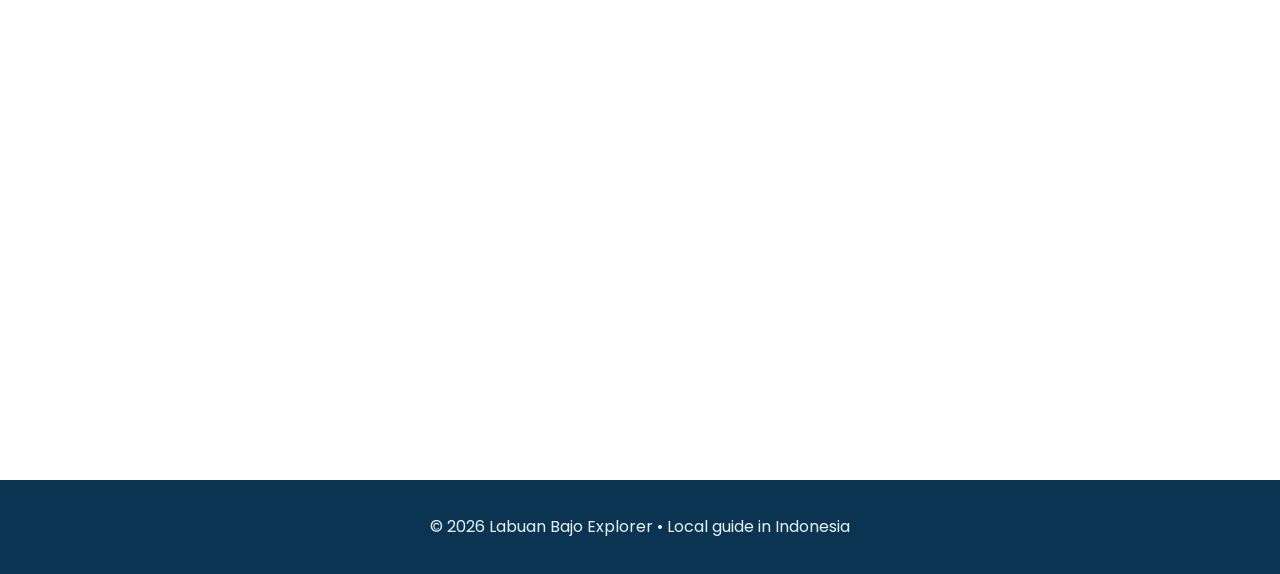
==== commit e827d3aa: "refactor: rebrand from Labuan Bajo Tours to Explorer and enhance trip details with safety equipment" ====
--- a/index.html
+++ b/index.html
@@ -3,7 +3,7 @@
 <head>
   <meta charset="UTF-8" />
   <meta name="viewport" content="width=device-width, initial-scale=1.0" />
-  <title>Labuan Bajo Tours – Indonesia</title>
+  <title>Labuan Bajo Explorer – Indonesia</title>
   <meta name="description" content="Discover the most beautiful islands in Indonesia with a friendly local guide. Half-day, full-day, and sunset boat tours. Contact via WhatsApp." />
   <link rel="preconnect" href="https://fonts.googleapis.com">
   <link rel="preconnect" href="https://fonts.gstatic.com" crossorigin>
@@ -46,9 +46,9 @@
   <!-- Sticky Navigation -->
   <header class="site-header sticky top-0 z-50 bg-white/70 backdrop-blur supports-[backdrop-filter]:bg-white/60 shadow-sm">
     <div class="container nav-wrapper">
-      <a href="#home" class="logo" aria-label="Labuan Bajo Tours">
-        <img src="images/logo.png" alt="Labuan Bajo Tours" />
-        Labuan Bajo Tours
+      <a href="#home" class="logo" aria-label="Labuan Bajo Explorer">
+        <img src="images/logo.png" alt="Labuan Bajo Explorer" />
+        Labuan Bajo Explorer
       </a>
       <nav class="main-nav hidden md:flex gap-6 text-slate-700" id="mainNav">
         <a class="hover:text-tropical-700 transition" href="#tours">Tours</a>
@@ -254,7 +254,7 @@
 
   <footer class="site-footer">
     <div class="container">
-      <p>© <span id="year"></span> Labuan Bajo Tours • Local guide in Indonesia</p>
+      <p>© <span id="year"></span> Labuan Bajo Explorer • Local guide in Indonesia</p>
     </div>
   </footer>
 
--- a/styles.css
+++ b/styles.css
@@ -63,7 +63,7 @@
 
 /* Card footer row: price left, arrow right */
 .card-footer { display: flex; align-items: center; justify-content: space-between; margin-top: 10px; }
-.price-inline { font-weight: 700; color: var(--navy); }
+.price-inline { font-weight: 700; color: var(--navy); font-size: 18px; }
 
 * { box-sizing: border-box; }
 html { scroll-behavior: smooth; }
@@ -182,7 +182,7 @@
 .chip { font-size: 12px; padding: 6px 10px; border-radius: 999px; background: #f6f8fa; color: #41525d; border: 1px solid #e3e7ea; }
 
 /* Pricing / Card media */
-.card-media { position: relative; height: 120px; overflow: hidden; }
+.card-media { position: relative; height: 180px; overflow: hidden; }
 .card-media img { width: 100%; height: 100%; object-fit: cover; display: block; transition: transform .45s cubic-bezier(.2,.9,.2,1); }
 .card:hover .card-media img { transform: scale(1.06); }
 .price-badge {
@@ -194,7 +194,7 @@
   padding: 4px 8px;
   border-radius: 9px;
   font-weight: 700;
-  font-size: 11px;
+  font-size: 13px;
   box-shadow: var(--shadow);
 }
 
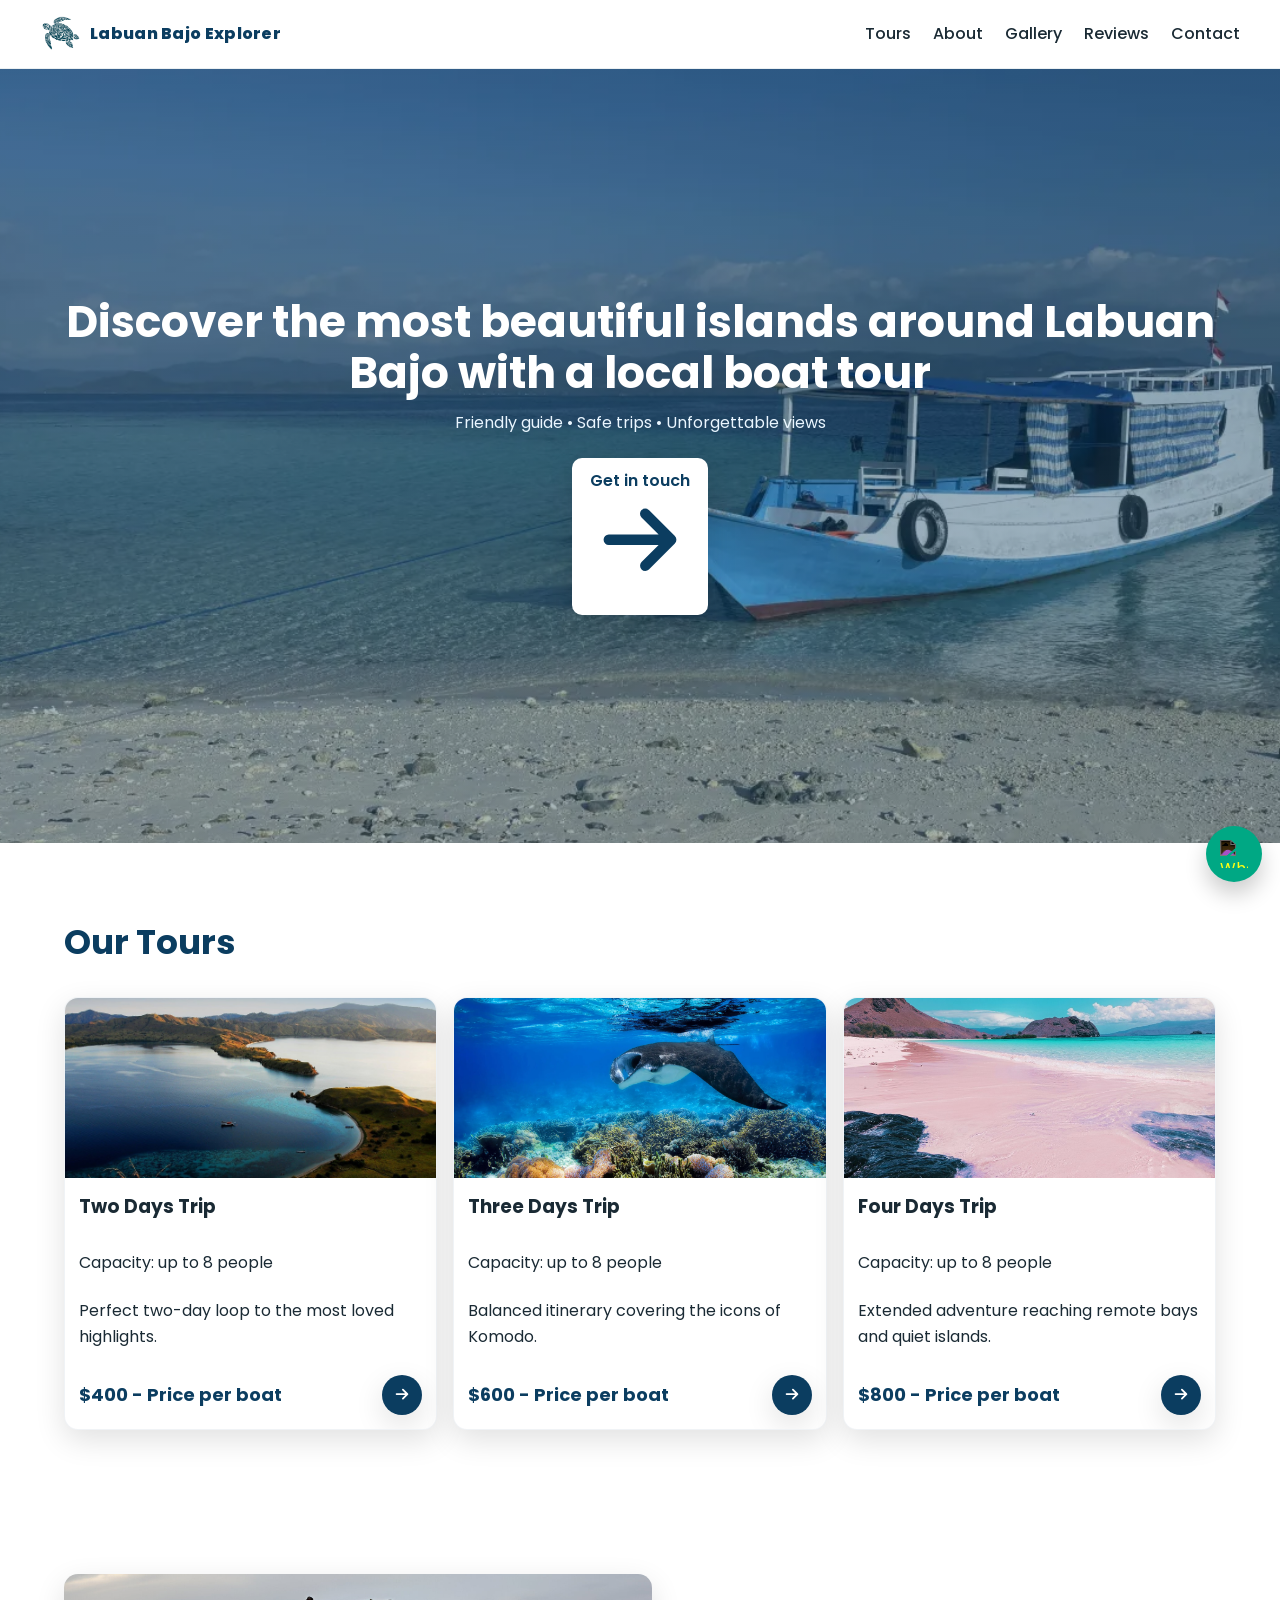
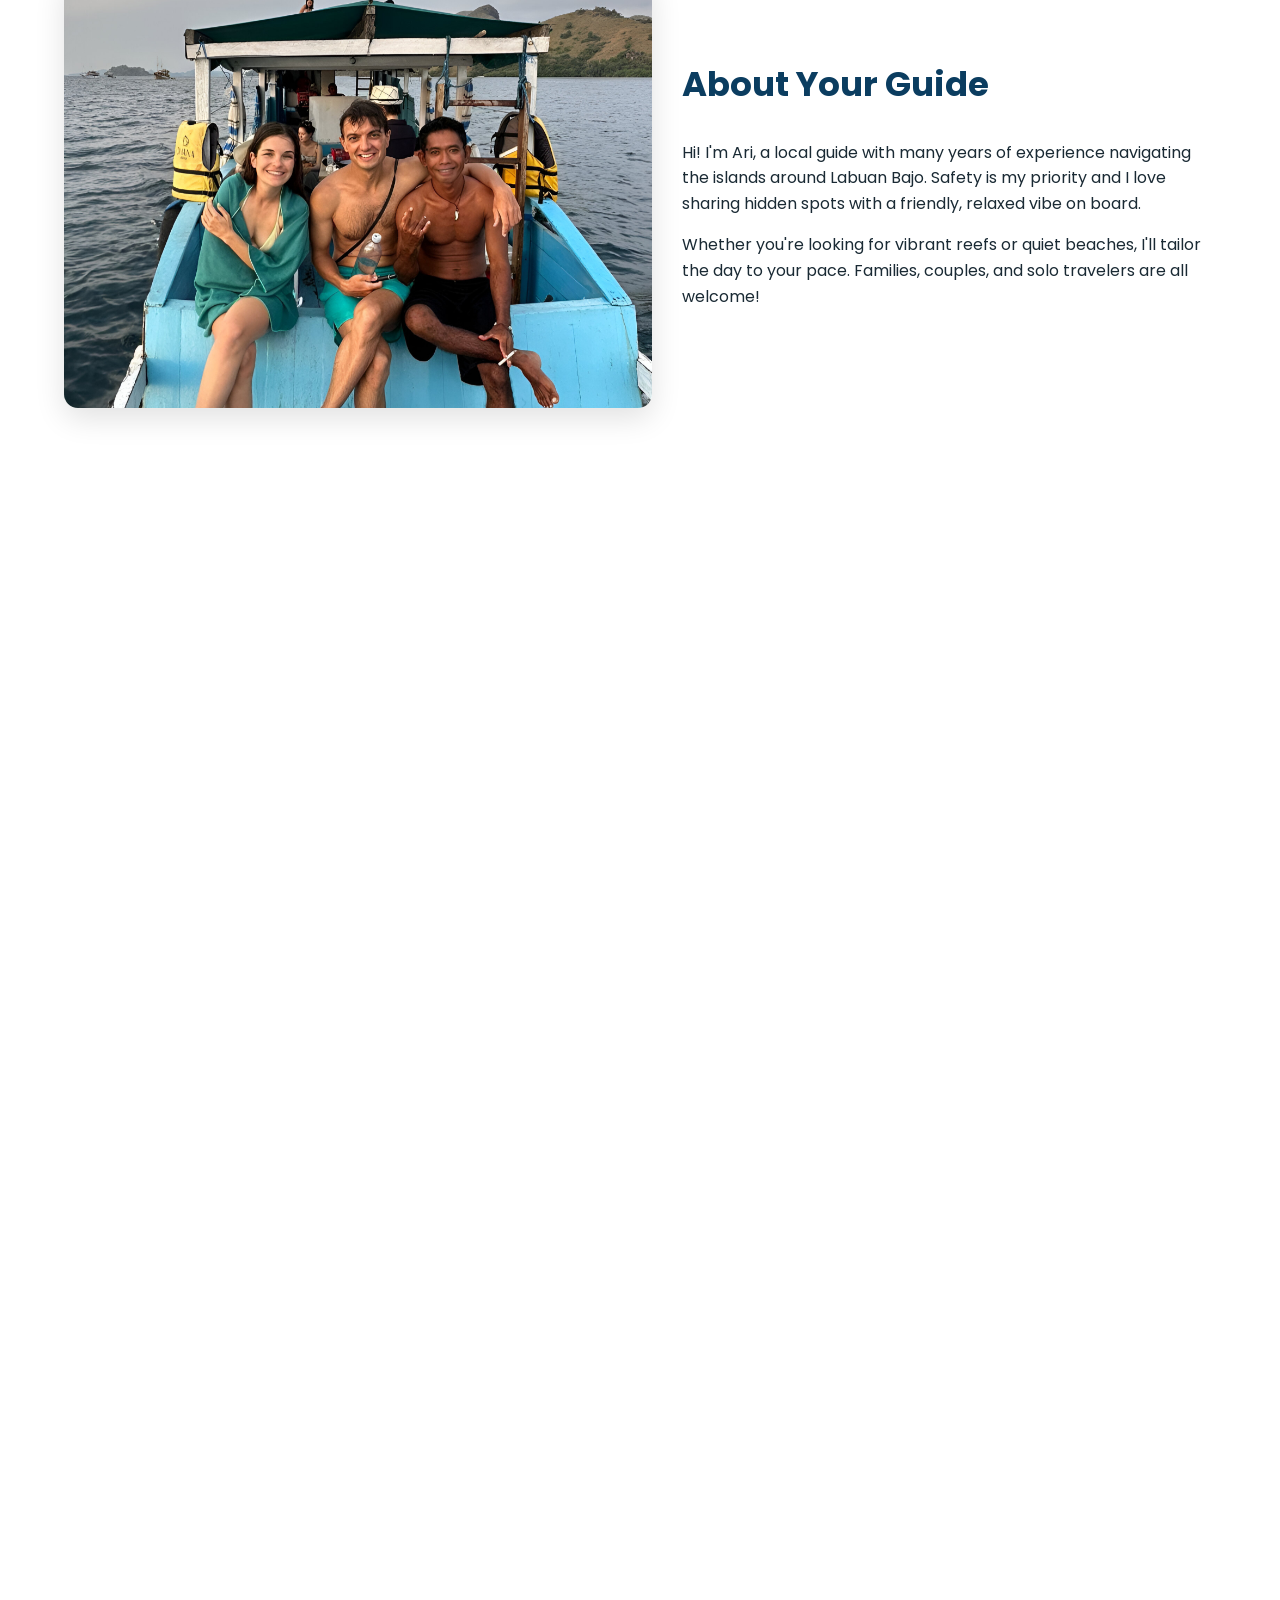
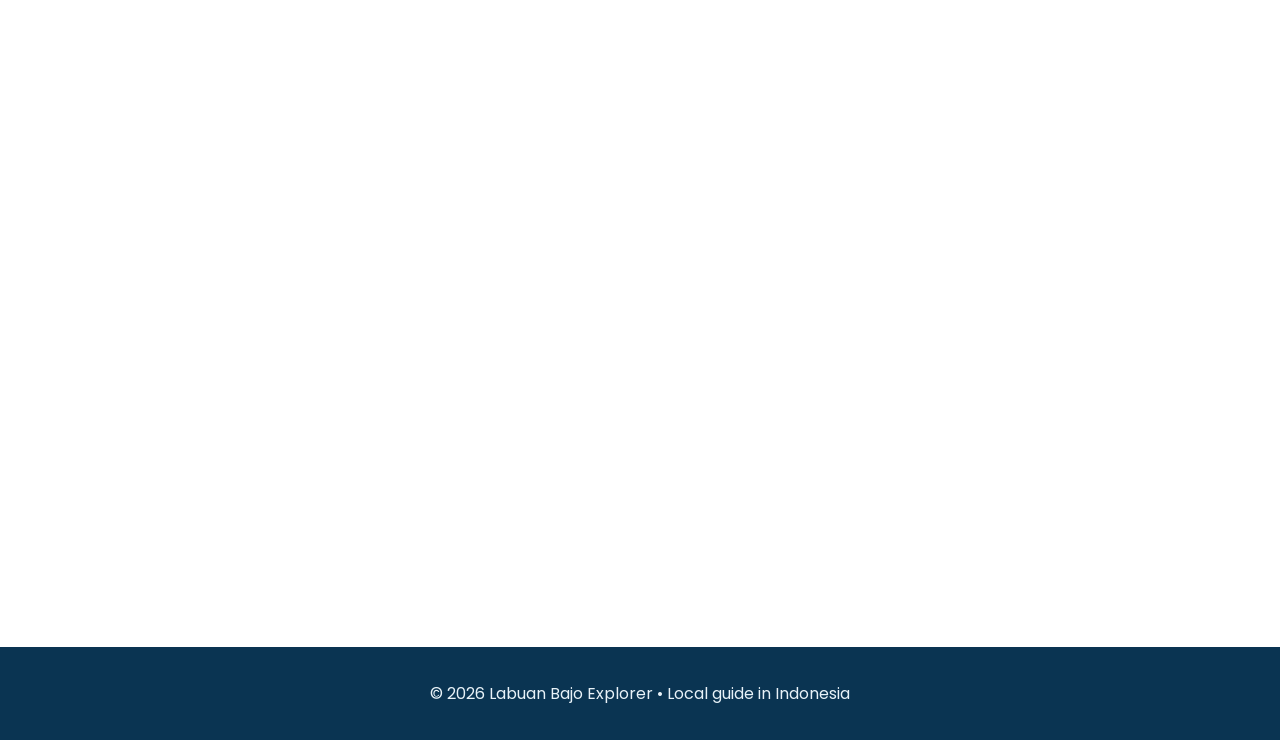
==== commit c02c40e6: "content: update images and expand testimonial in tourism landing page" ====
--- a/index.html
+++ b/index.html
@@ -137,7 +137,7 @@
   <section id="about" class="section alt bg-white">
     <div class="container about-grid">
       <div class="about-image reveal">
-        <img src="https://images.unsplash.com/photo-1468413253725-0d5181091126?q=80&w=1200&auto=format&fit=crop" alt="Local guide with boat" />
+        <img src="/images/about.png" alt="Local guide with boat" />
       </div>
       <div class="about-text reveal">
         <h2 class="section-title">About Your Guide</h2>
@@ -167,10 +167,10 @@
           </figcaption>
         </figure>
         <figure class="gallery-item reveal">
-          <img src="images/pinkbeach.png" alt="Long Pink Beach" />
-          <figcaption class="caption">
-            <svg class="loc-white" viewBox="0 0 24 24" aria-hidden="true"><path d="M12 2C8.13 2 5 5.13 5 9c0 5.25 7 13 7 13s7-7.75 7-13c0-3.87-3.13-7-7-7zm0 9.5A2.5 2.5 0 1112 6.5a2.5 2.5 0 010 5z"/></svg>
-            Long Pink Beach
+          <img src="images/manjarite.png" alt="Manjarite Spot" />
+          <figcaption class="caption">
+            <svg class="loc-white" viewBox="0 0 24 24" aria-hidden="true"><path d="M12 2C8.13 2 5 5.13 5 9c0 5.25 7 13 7 13s7-7.75 7-13c0-3.87-3.13-7-7-7zm0 9.5A2.5 2.5 0 1112 6.5a2.5 2.5 0 010 5z"/></svg>
+            Manjarite Spot
           </figcaption>
         </figure>
         <figure class="gallery-item reveal">
@@ -204,7 +204,7 @@
       <h2 class="section-title reveal">Reviews</h2>
       <div class="reviews">
         <blockquote class="review reveal">
-          <p>It was an Amazing Trip with Ari and his cruise. I highly recommend it to anyone visiting Labuan Bajo.</p>
+          <p>Ari and his team created a warm and welcoming atmosphere, taking care of every detail so the trip felt effortless. The places we explored were calm and almost empty, like secret treasures. Along the way, I enjoyed tasty meals and incredible encounters with turtles, rays, and countless colorful fish. Truly a once-in-a-lifetime adventure thanks to this amazing crew!</p>
           <footer>— Tereza, Tcheky</footer>
         </blockquote>
         <blockquote class="review reveal">
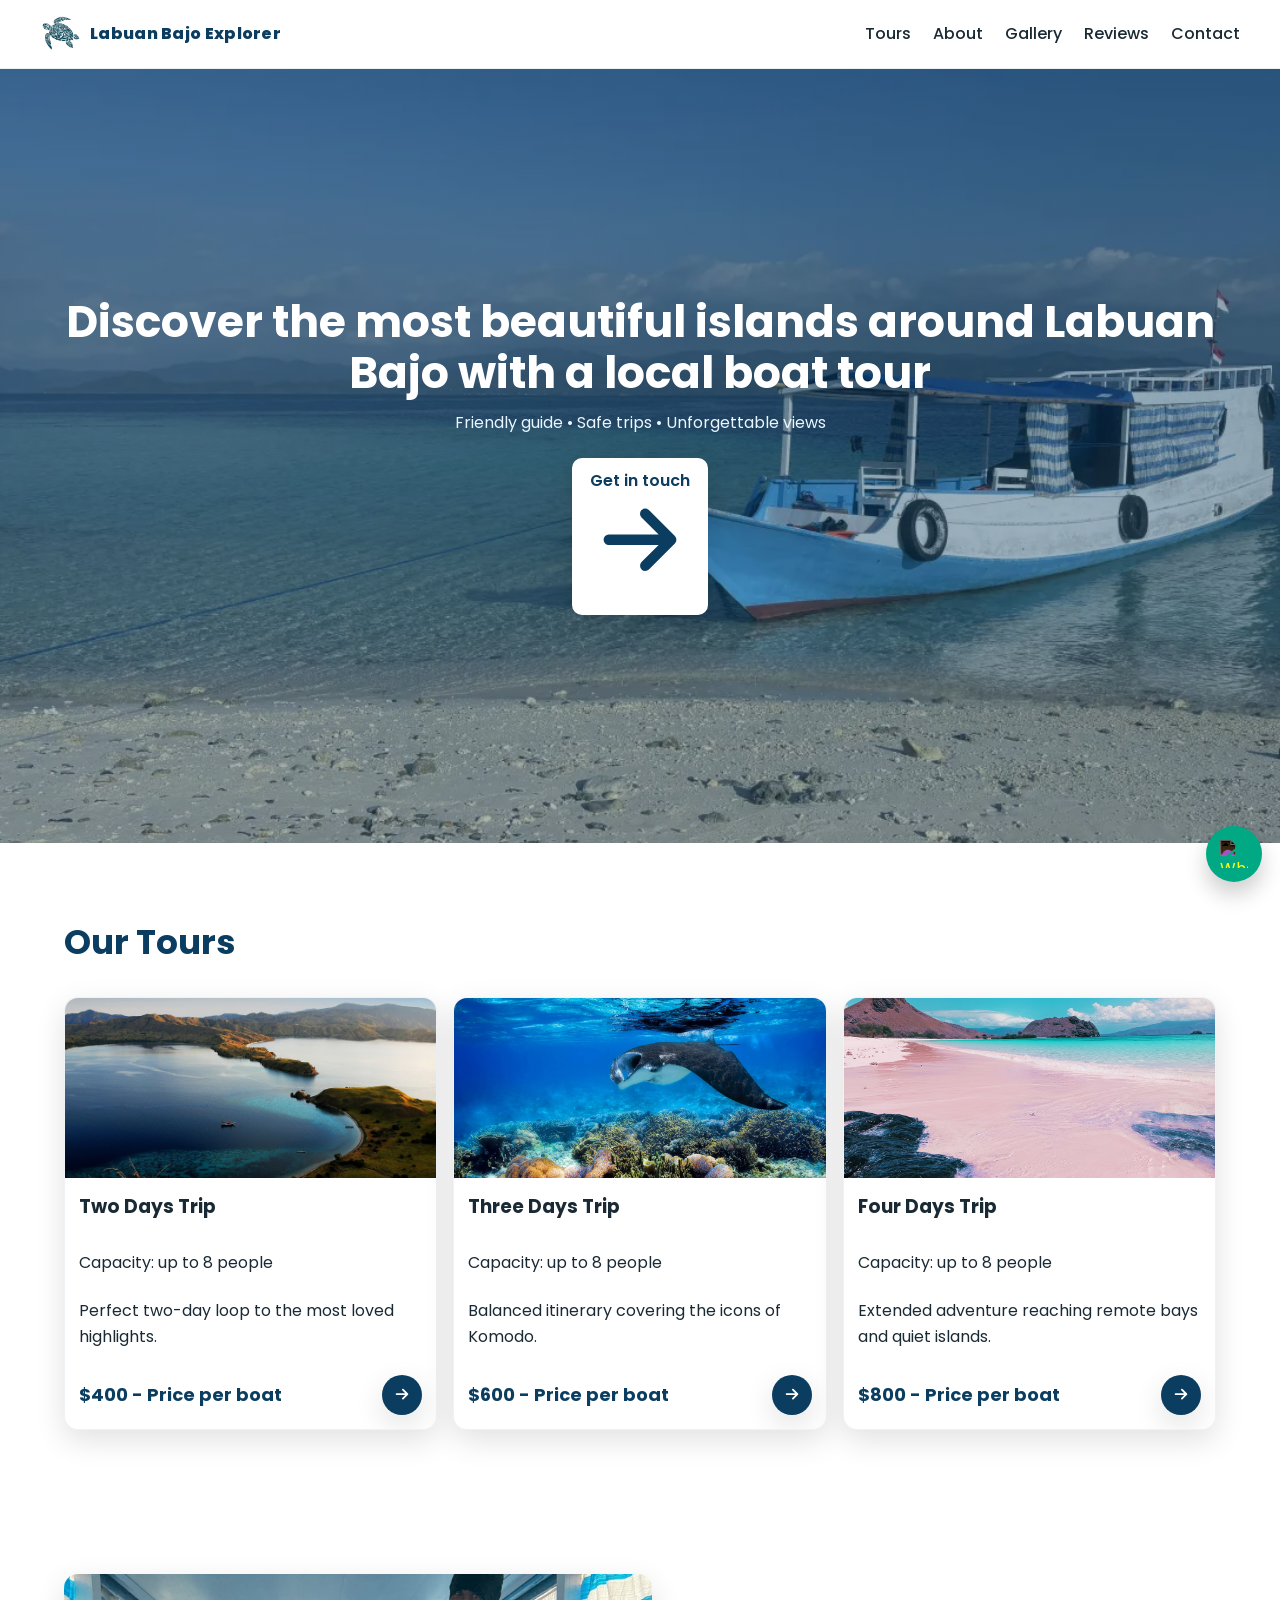
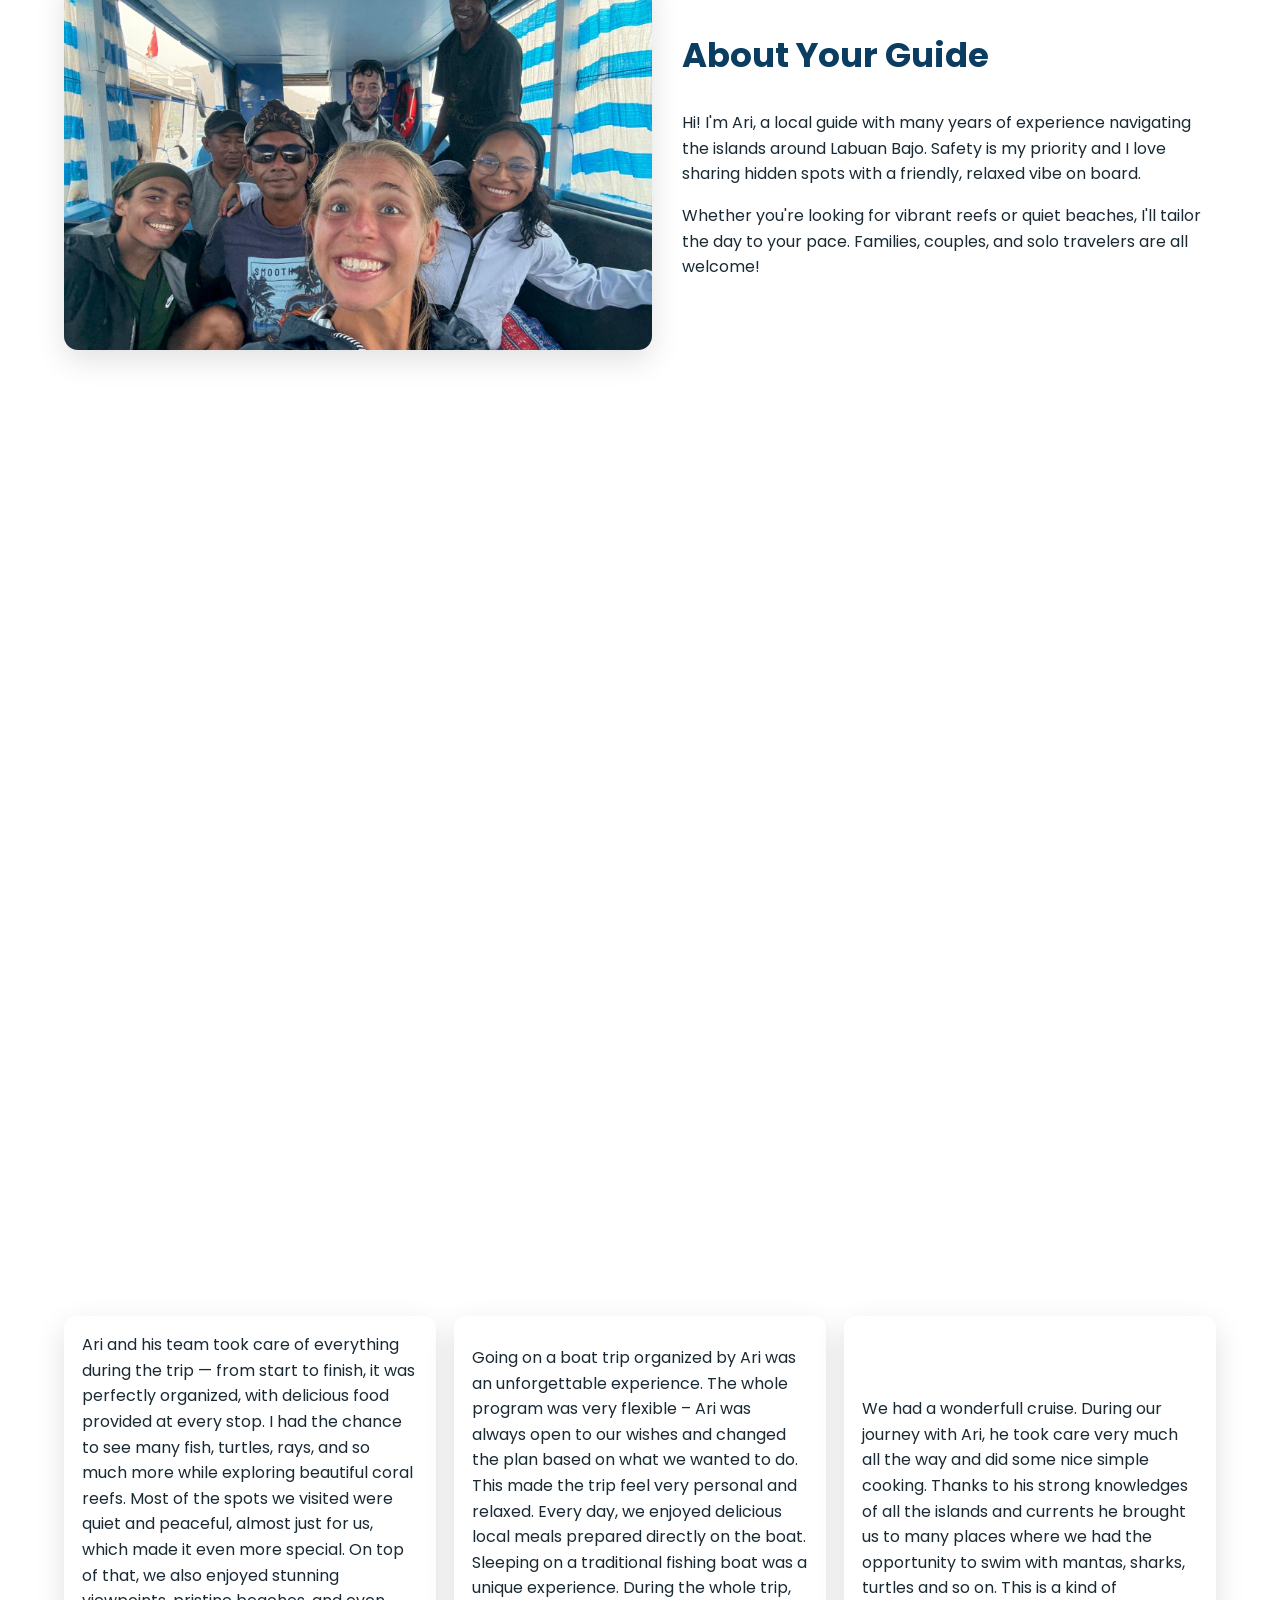
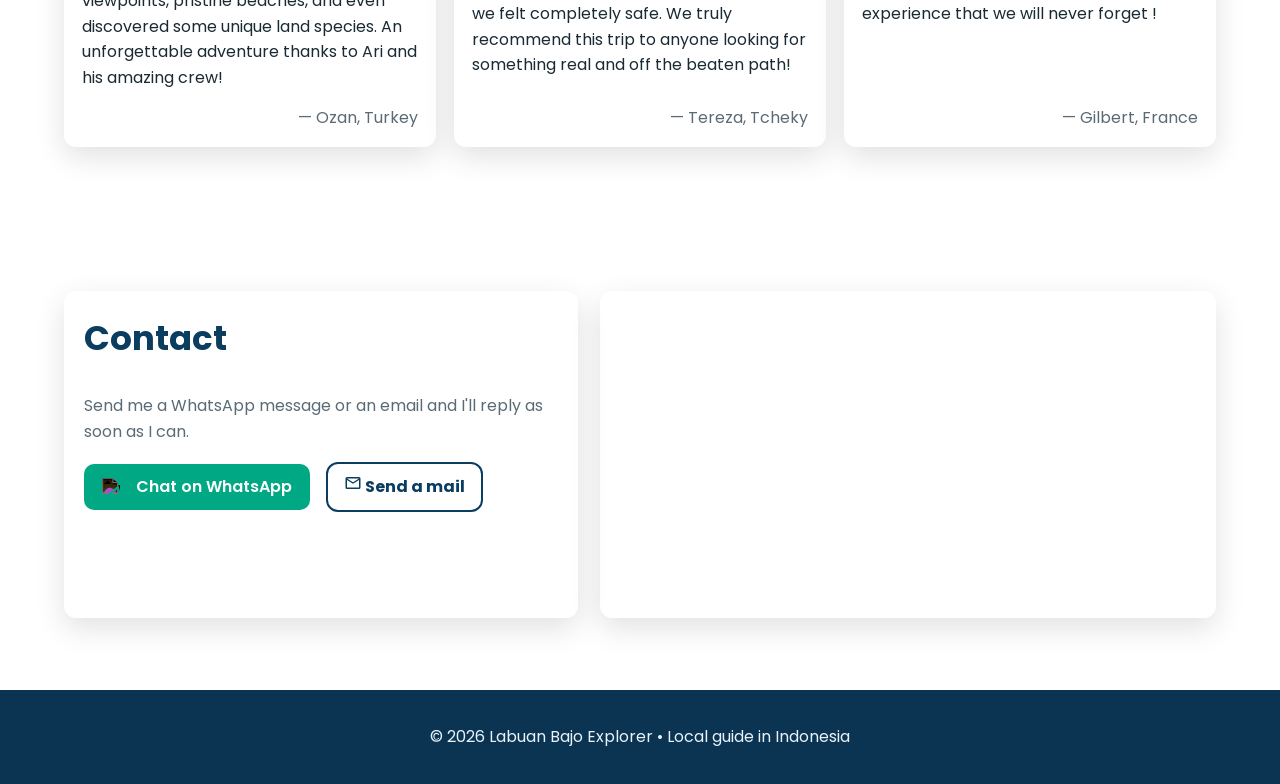
==== commit fcc7a08d: "content: update customer reviews with expanded testimonials and reorder quotes" ====
--- a/index.html
+++ b/index.html
@@ -204,12 +204,12 @@
       <h2 class="section-title reveal">Reviews</h2>
       <div class="reviews">
         <blockquote class="review reveal">
-          <p>Ari and his team created a warm and welcoming atmosphere, taking care of every detail so the trip felt effortless. The places we explored were calm and almost empty, like secret treasures. Along the way, I enjoyed tasty meals and incredible encounters with turtles, rays, and countless colorful fish. Truly a once-in-a-lifetime adventure thanks to this amazing crew!</p>
-          <footer>— Tereza, Tcheky</footer>
+          <p>Ari and his team took care of everything during the trip — from start to finish, it was perfectly organized, with delicious food provided at every stop. I had the chance to see many fish, turtles, rays, and so much more while exploring beautiful coral reefs. Most of the spots we visited were quiet and peaceful, almost just for us, which made it even more special. On top of that, we also enjoyed stunning viewpoints, pristine beaches, and even discovered some unique land species. An unforgettable adventure thanks to Ari and his amazing crew!</p>
+          <footer>— Ozan, Turkey</footer>
         </blockquote>
         <blockquote class="review reveal">
-          <p>Ari and his team took care of everything during the trip – from start to finish, it was perfectly organized, with delicious food provided at every stop. I had the chance to see many fishes, turtles, rays, and so much more. Most of the spots we visited were quiet, almost just for us, which made it even more special. An unforgettable adventure thanks to Ari and his amazing crew !</p>
-          <footer>— Ozan, Turkey</footer>
+          <p>Going on a boat trip organized by Ari was an unforgettable experience. The whole program was very flexible – Ari was always open to our wishes and changed the plan based on what we wanted to do. This made the trip feel very personal and relaxed. Every day, we enjoyed delicious local meals prepared directly on the boat. Sleeping on a traditional fishing boat was a unique experience. During the whole trip, we felt completely safe. We truly recommend this trip to anyone looking for something real and off the beaten path!</p>
+          <footer>— Tereza, Tcheky</footer>
         </blockquote>
         <blockquote class="review reveal">
           <p>We had a wonderfull cruise. During our journey with Ari, he took care very much all the way and did some nice simple cooking. Thanks to his strong knowledges of all the islands and currents he brought us to many places where we had the opportunity to swim with mantas, sharks, turtles and so on. This is a kind of experience that we will never forget !</p>
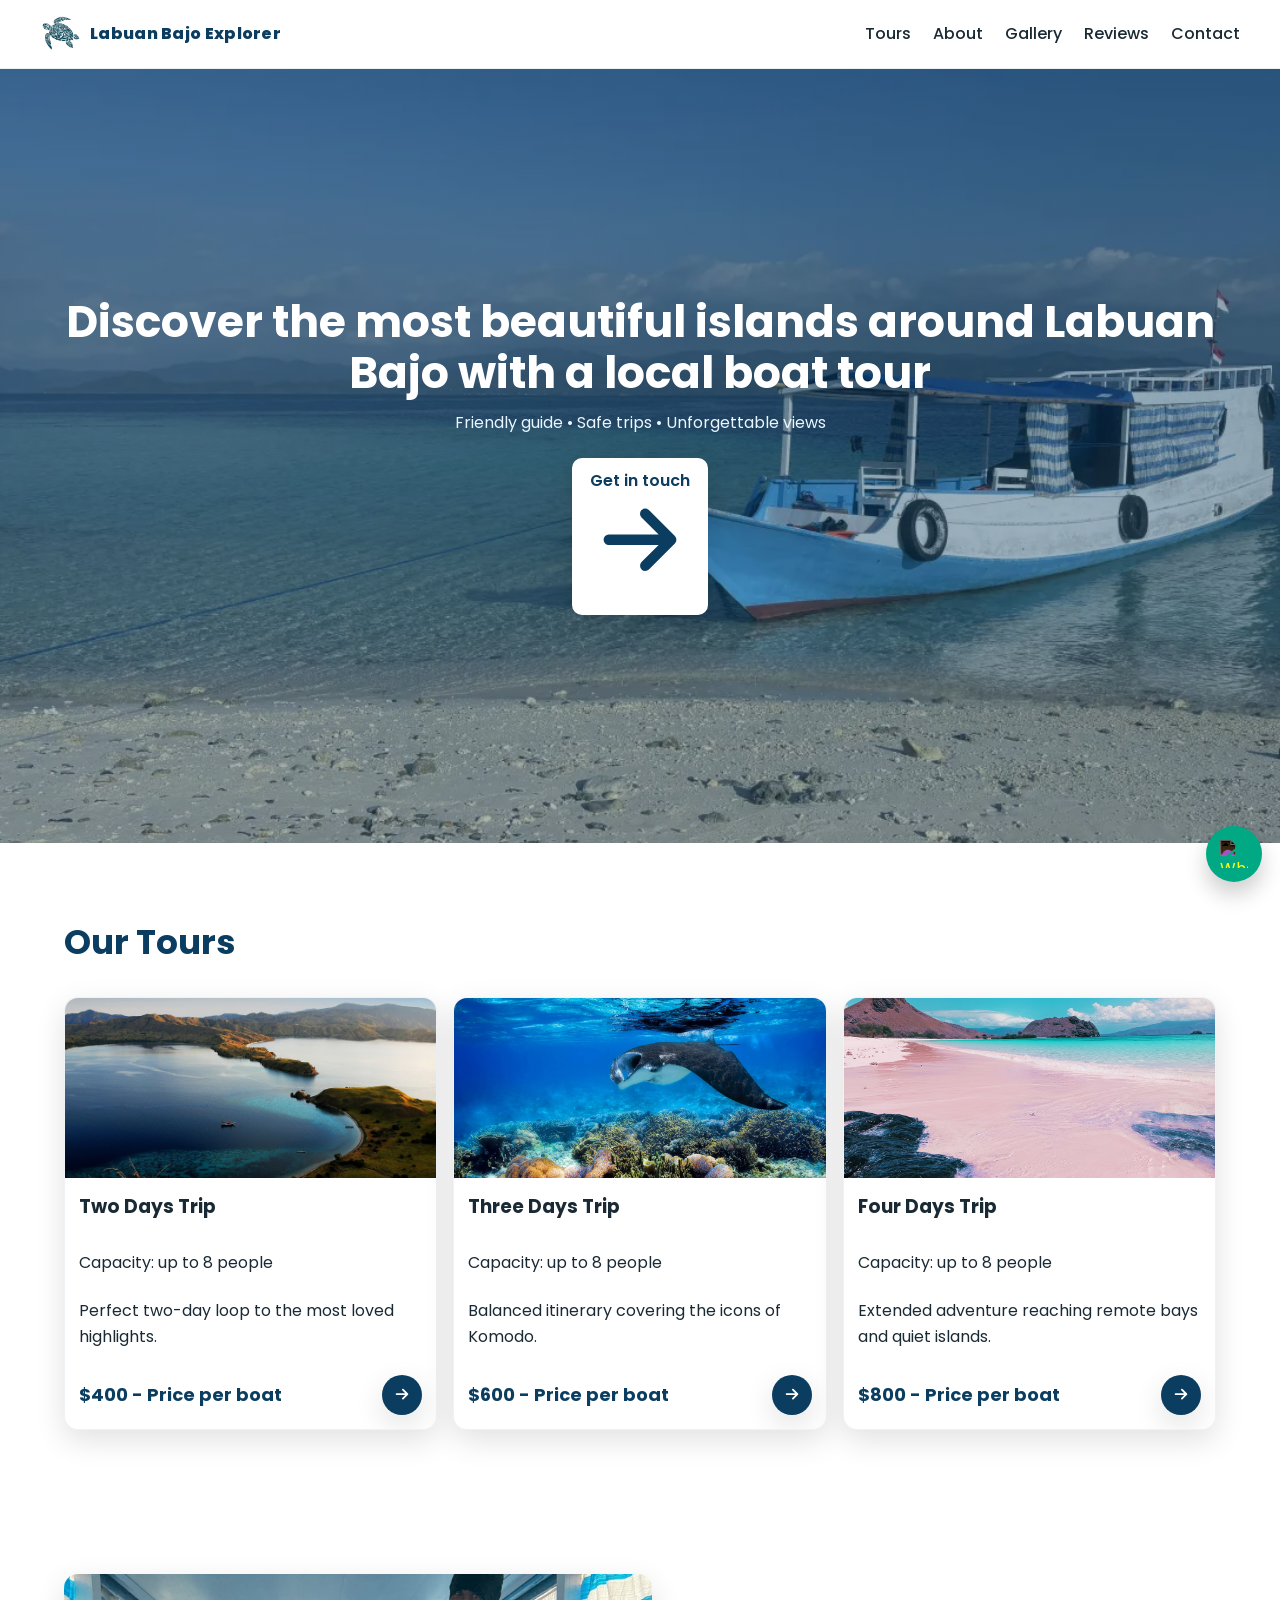
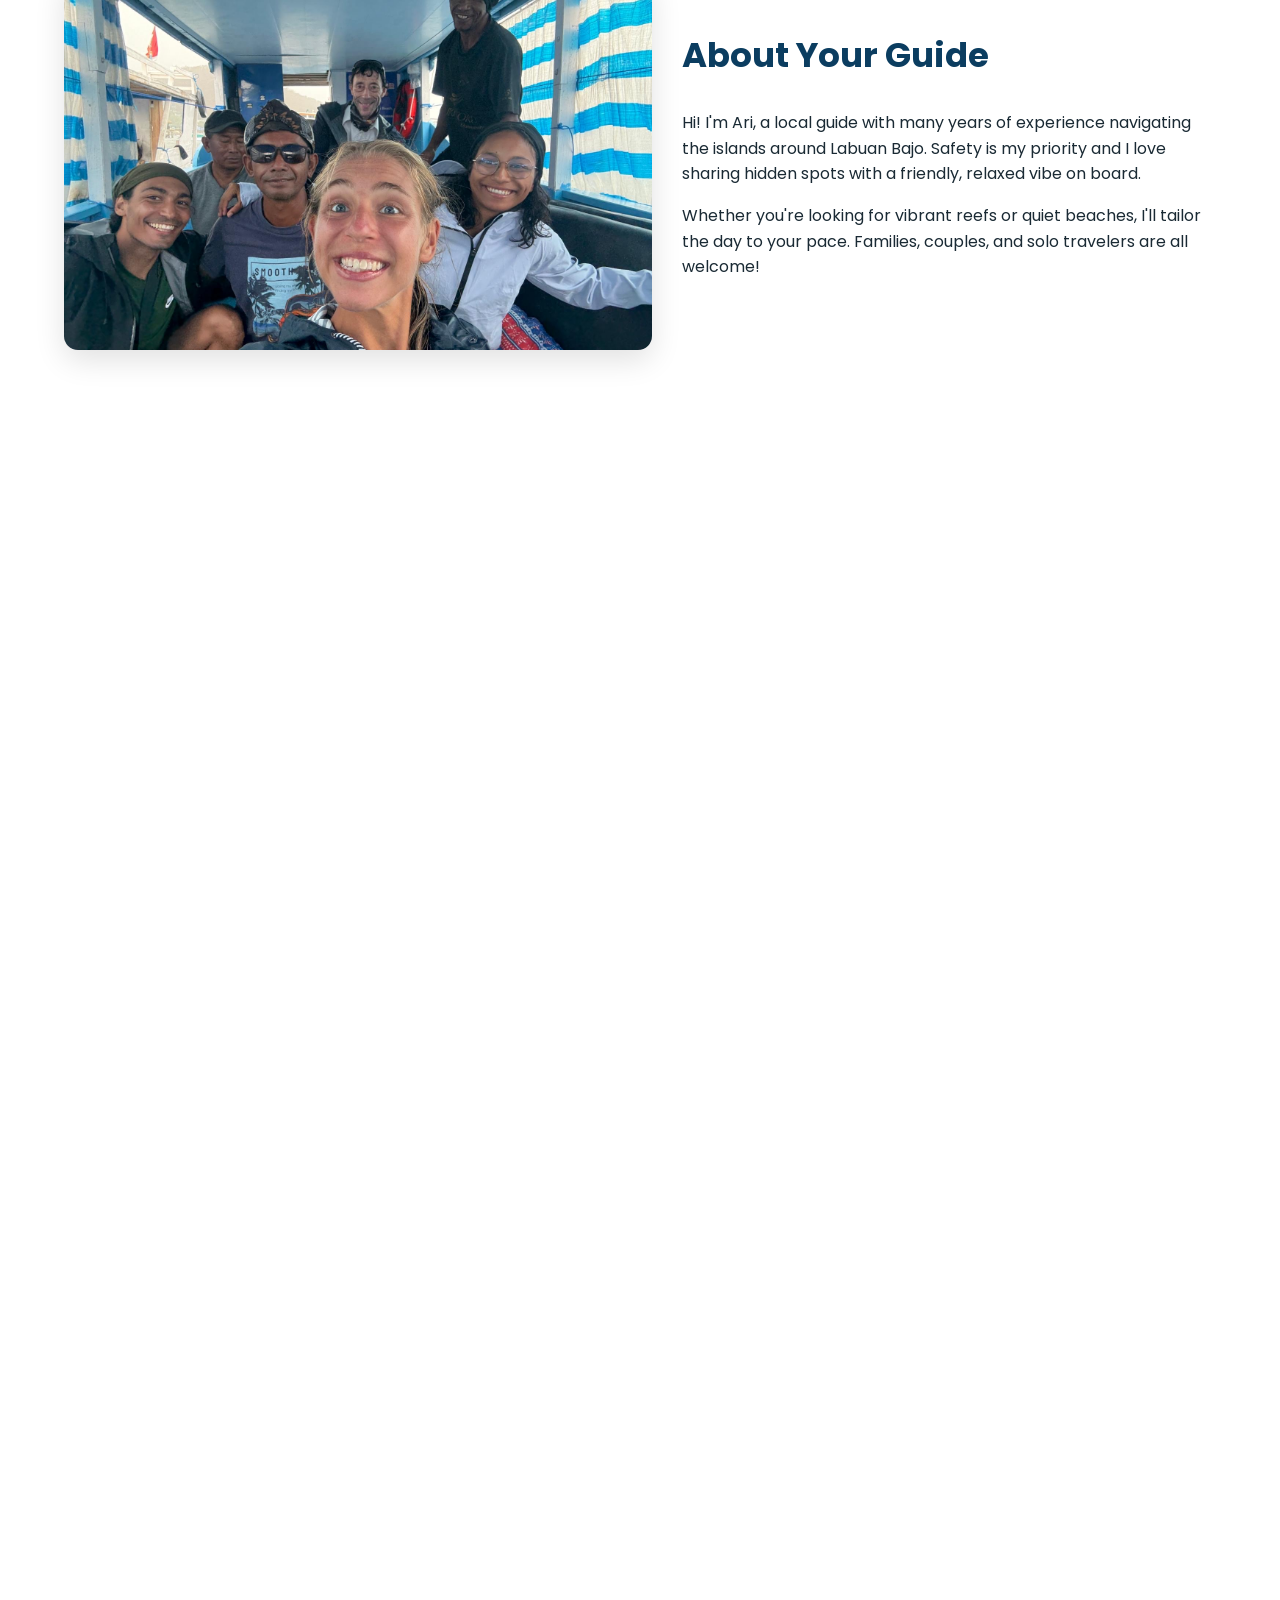
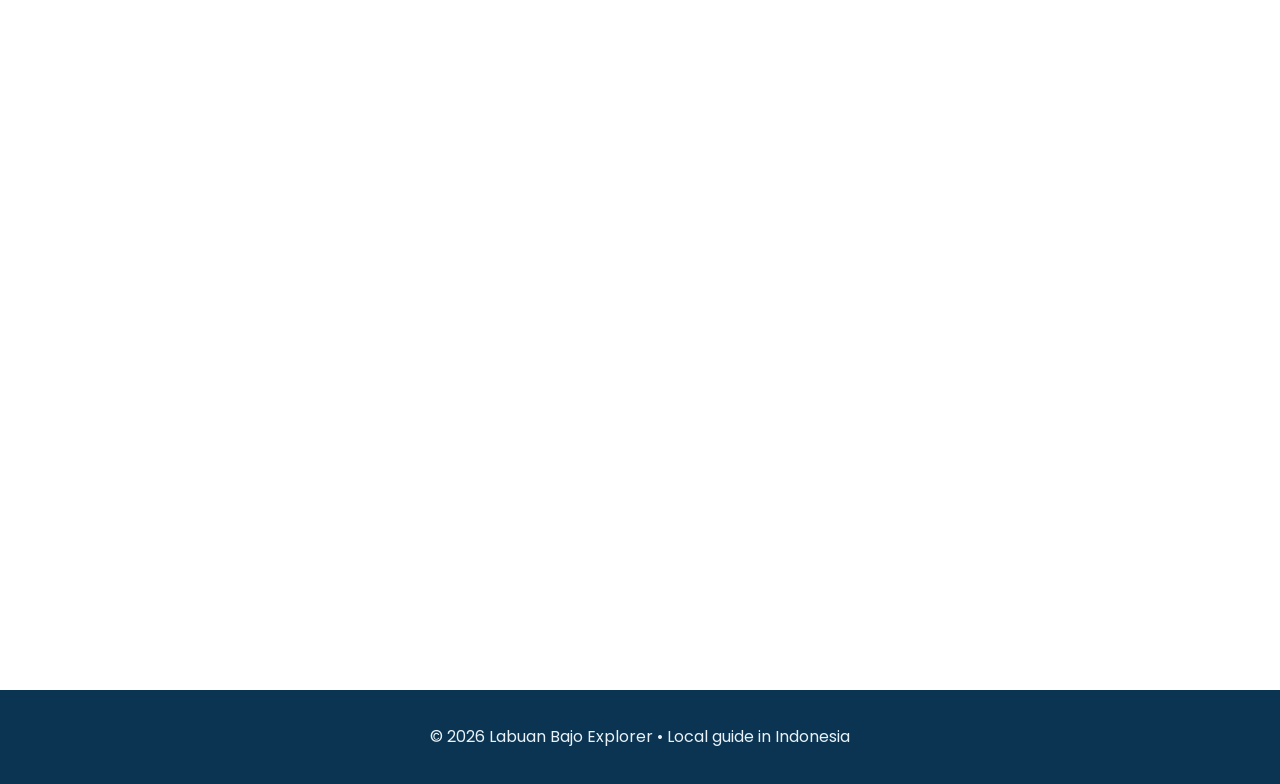
==== commit 46b0260e: "refactor: reorder customer reviews and expand Gilbert's testimonial content" ====
--- a/index.html
+++ b/index.html
@@ -204,16 +204,16 @@
       <h2 class="section-title reveal">Reviews</h2>
       <div class="reviews">
         <blockquote class="review reveal">
-          <p>Ari and his team took care of everything during the trip — from start to finish, it was perfectly organized, with delicious food provided at every stop. I had the chance to see many fish, turtles, rays, and so much more while exploring beautiful coral reefs. Most of the spots we visited were quiet and peaceful, almost just for us, which made it even more special. On top of that, we also enjoyed stunning viewpoints, pristine beaches, and even discovered some unique land species. An unforgettable adventure thanks to Ari and his amazing crew!</p>
-          <footer>— Ozan, Turkey</footer>
-        </blockquote>
-        <blockquote class="review reveal">
           <p>Going on a boat trip organized by Ari was an unforgettable experience. The whole program was very flexible – Ari was always open to our wishes and changed the plan based on what we wanted to do. This made the trip feel very personal and relaxed. Every day, we enjoyed delicious local meals prepared directly on the boat. Sleeping on a traditional fishing boat was a unique experience. During the whole trip, we felt completely safe. We truly recommend this trip to anyone looking for something real and off the beaten path!</p>
           <footer>— Tereza, Tcheky</footer>
         </blockquote>
         <blockquote class="review reveal">
-          <p>We had a wonderfull cruise. During our journey with Ari, he took care very much all the way and did some nice simple cooking. Thanks to his strong knowledges of all the islands and currents he brought us to many places where we had the opportunity to swim with mantas, sharks, turtles and so on. This is a kind of experience that we will never forget !</p>
+          <p>We had a wonderful cruise with Ari and his crew. During our journey with Ari, he took care very much all along the way and did some nice simple cooking. Thanks to his strong knowledge as a underwater hunter of all the islands and currents. He brought us to many places where we had the opportunity to swim with mantas, sharks, turtles and so on. We felt like unique sailors while visiting unspoiled beaches and having not any boat around us. This is a kind of experience that we will never forget !</p>
           <footer>— Gilbert, France</footer>
+        </blockquote>
+        <blockquote class="review reveal">
+          <p>Ari and his team took care of everything during the trip — from start to finish, it was perfectly organized, with delicious food provided at every stop. I had the chance to see many fish, turtles, rays, and so much more while exploring beautiful coral reefs. Most of the spots we visited were quiet and peaceful, almost just for us, which made it even more special. On top of that, we also enjoyed stunning viewpoints, pristine beaches, and even discovered some unique land species. An unforgettable adventure thanks to Ari and his amazing crew!</p>
+          <footer>— Ozan, Turkey</footer>
         </blockquote>
       </div>
     </div>
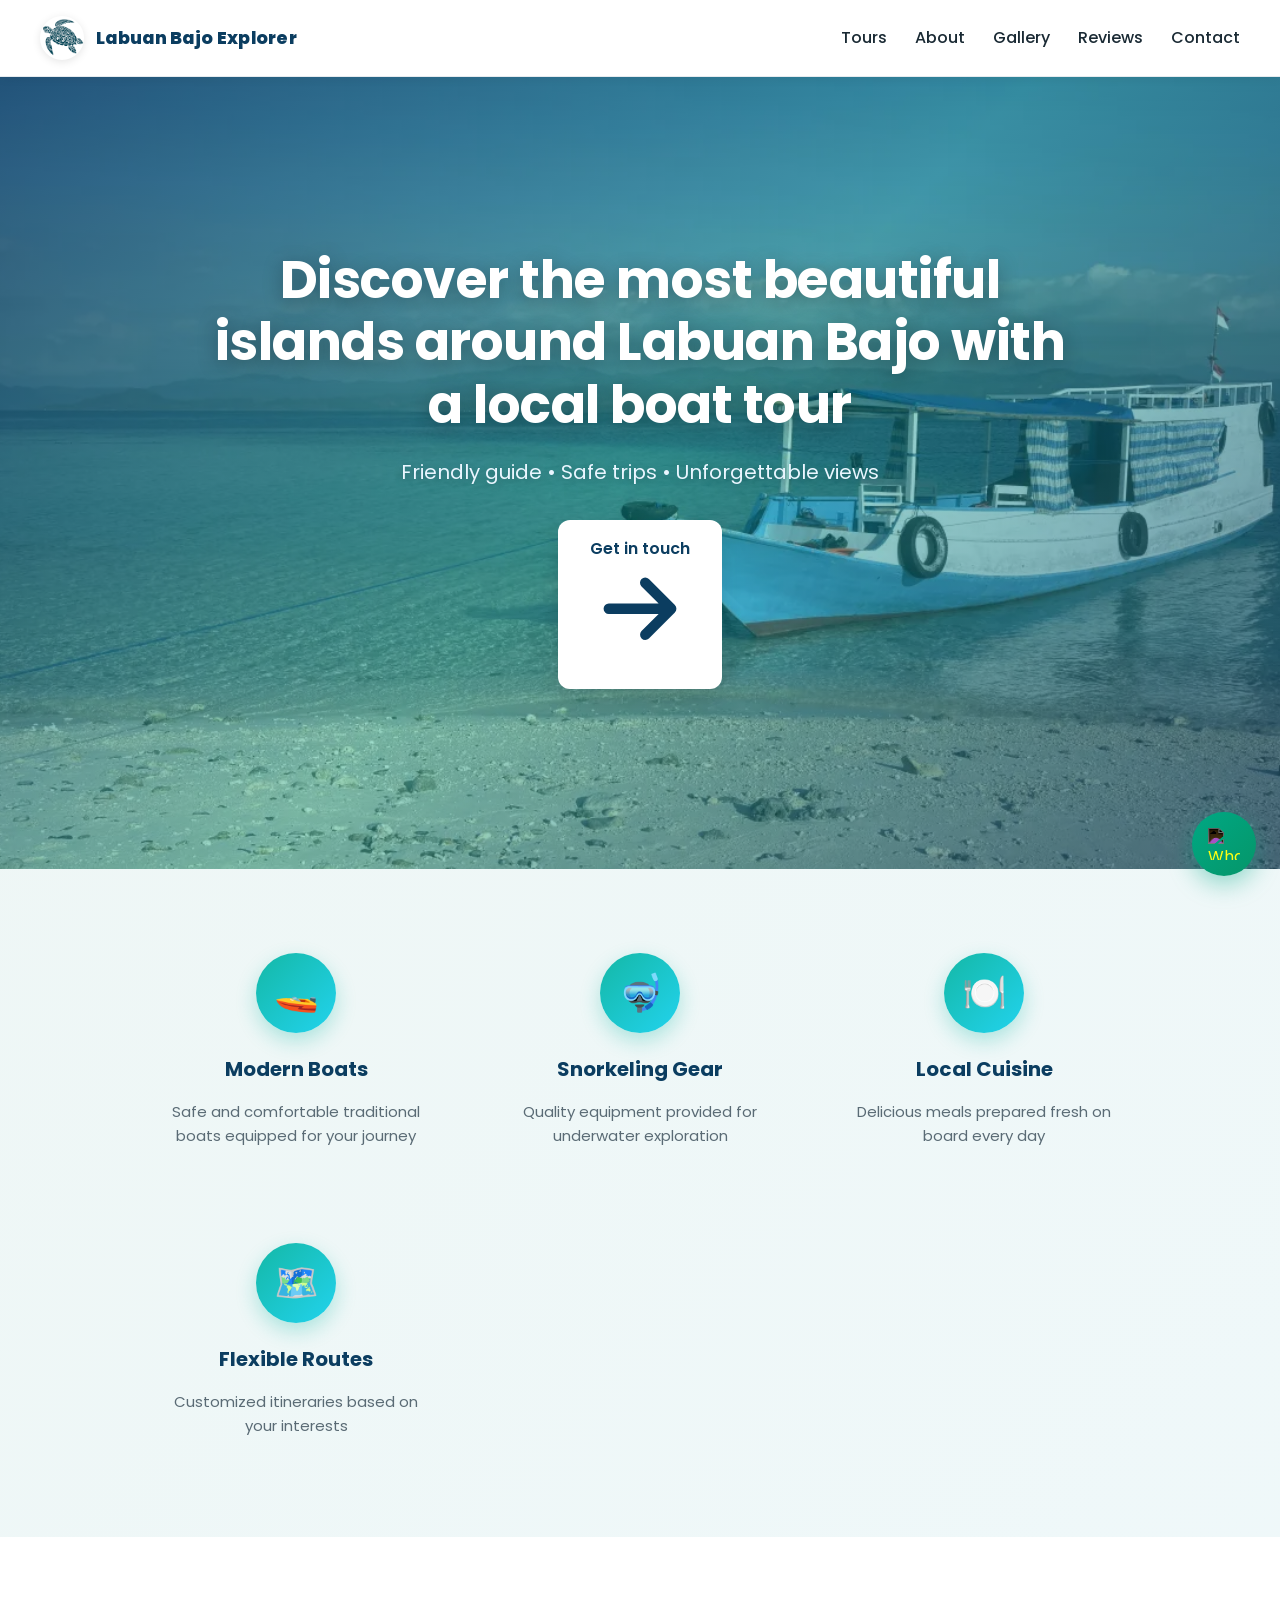
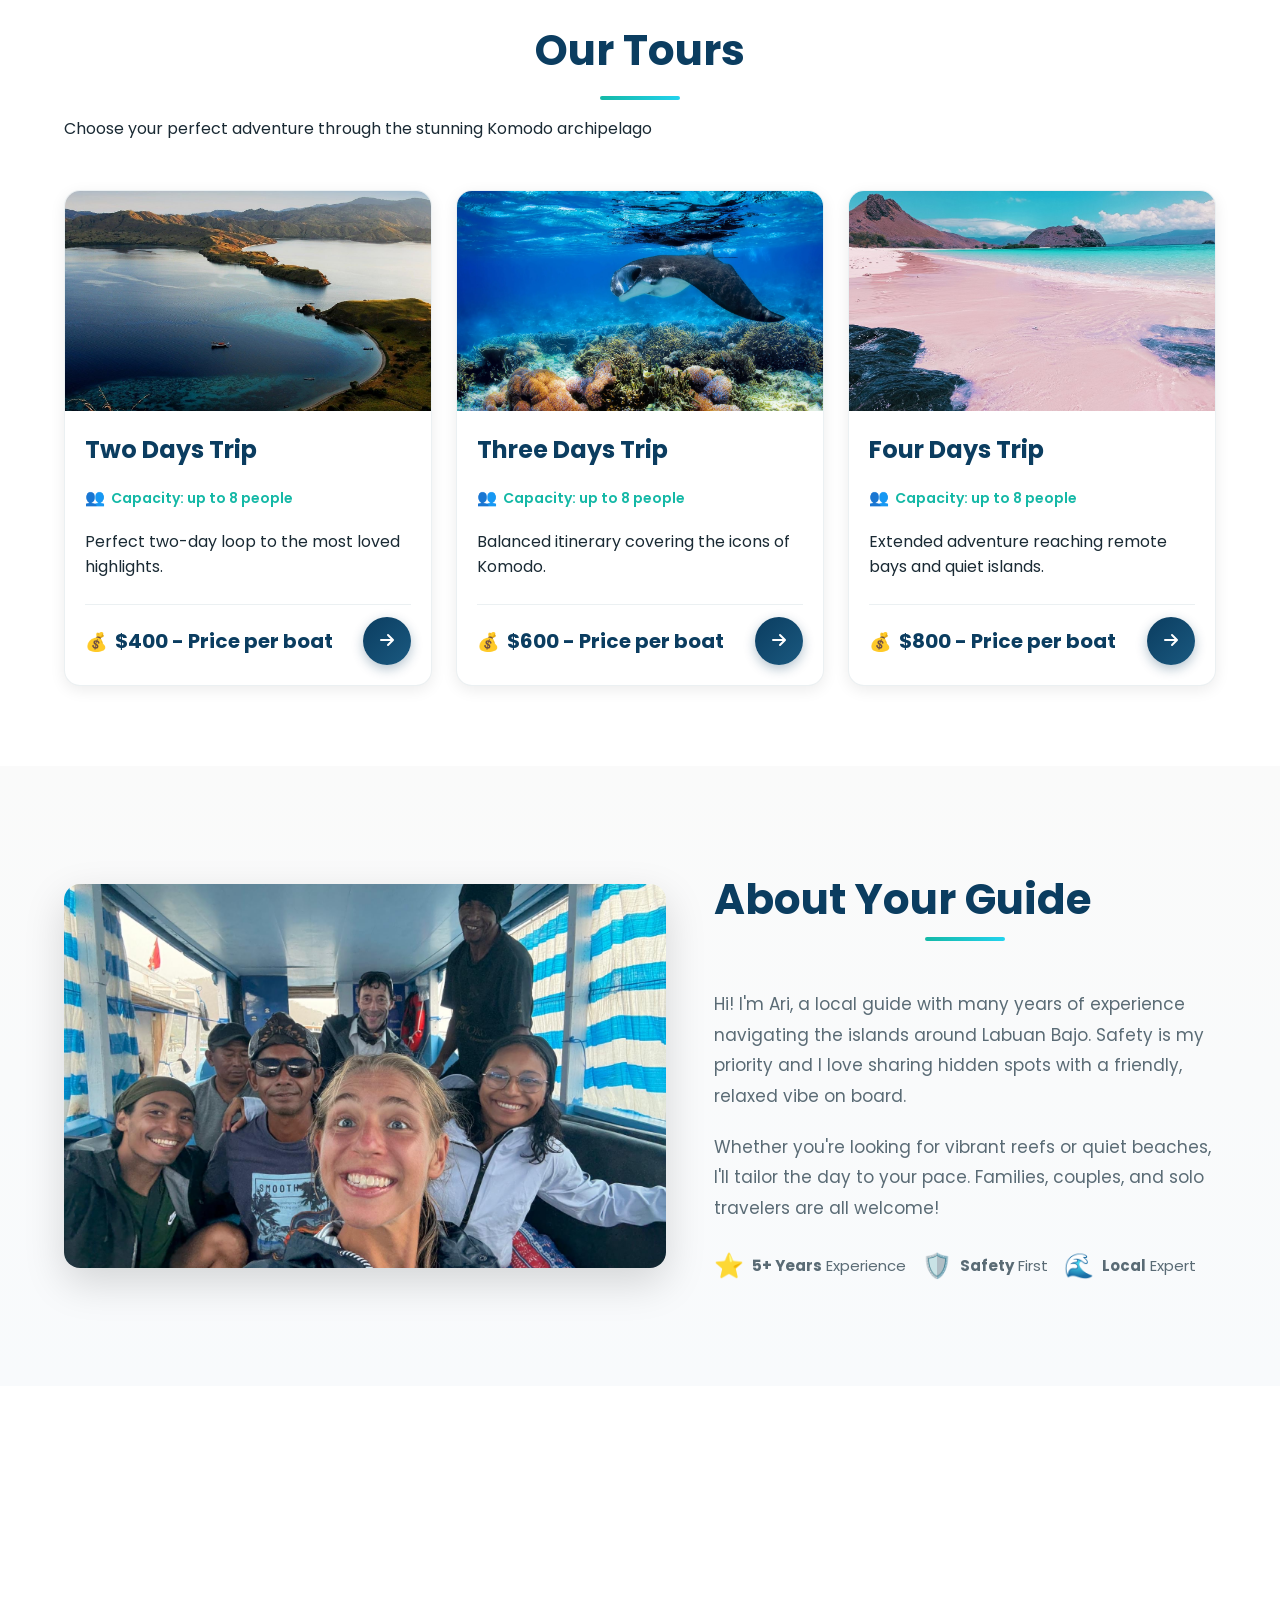
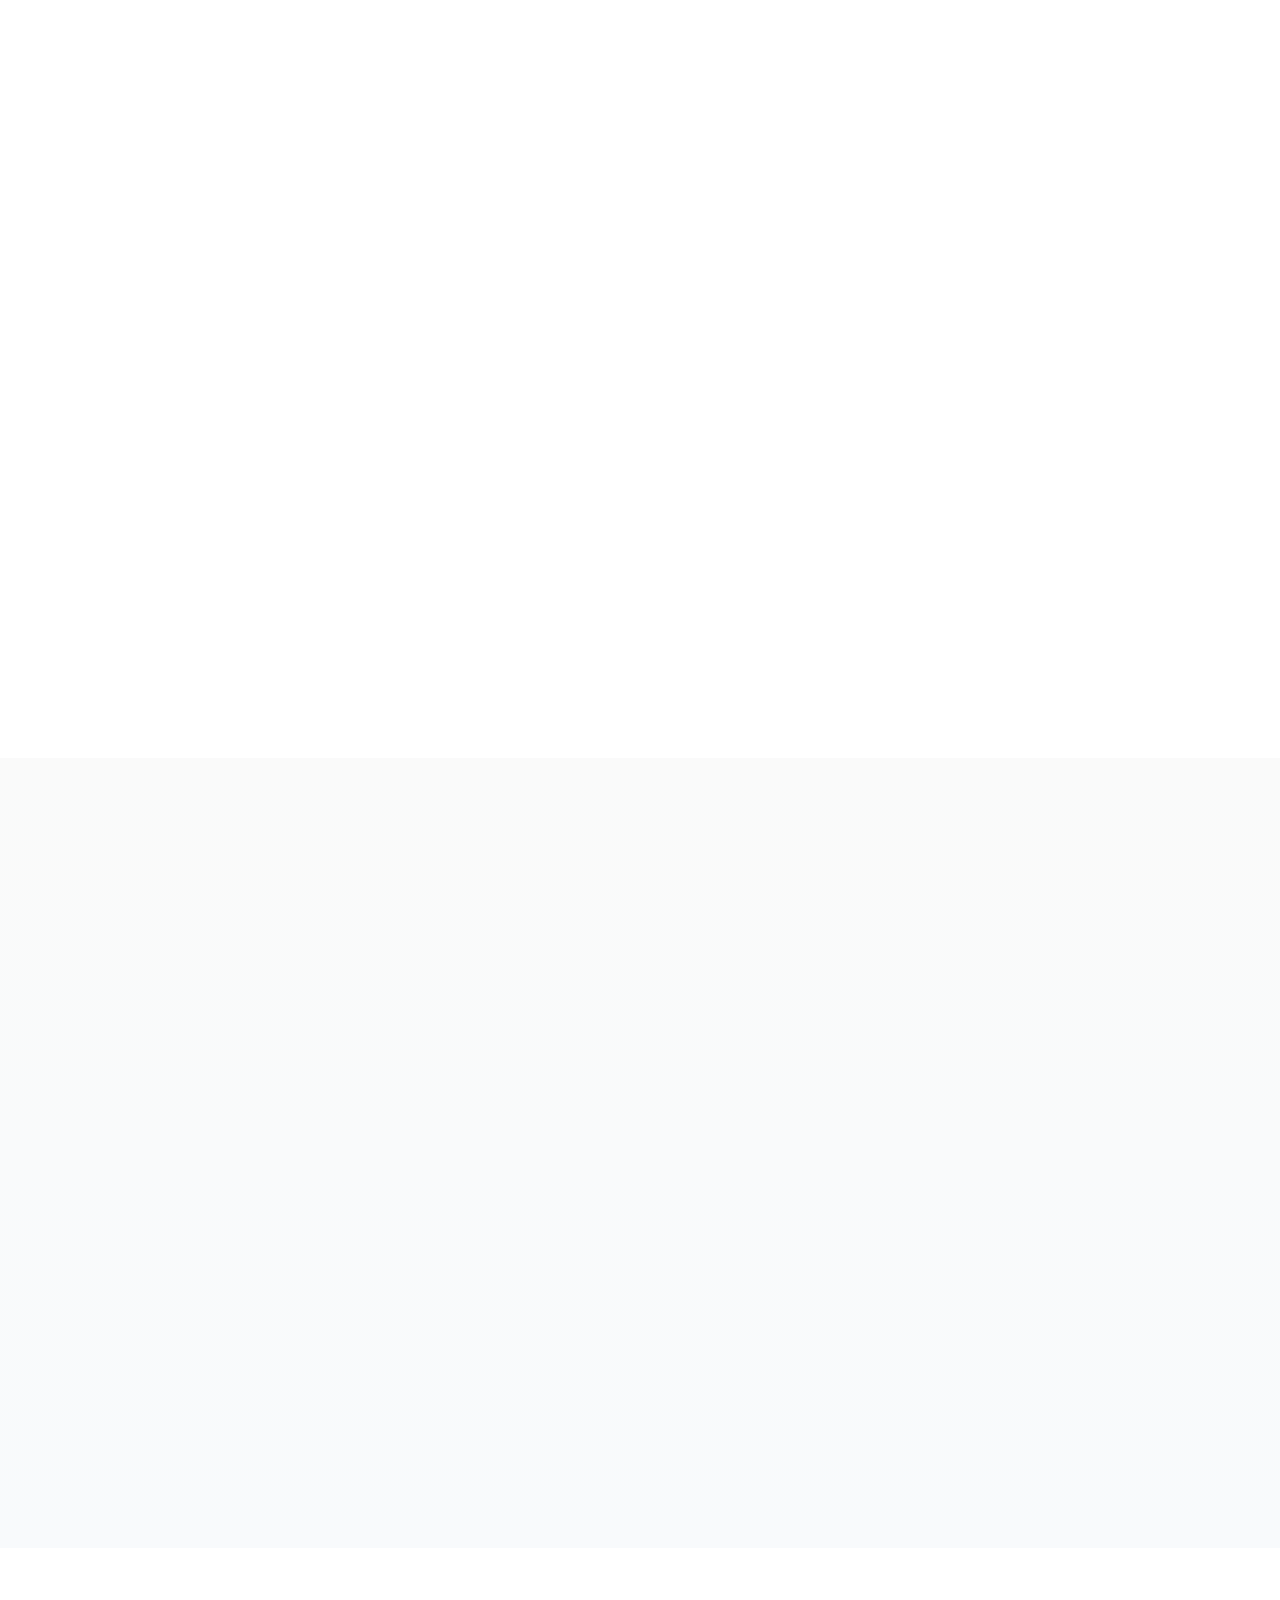
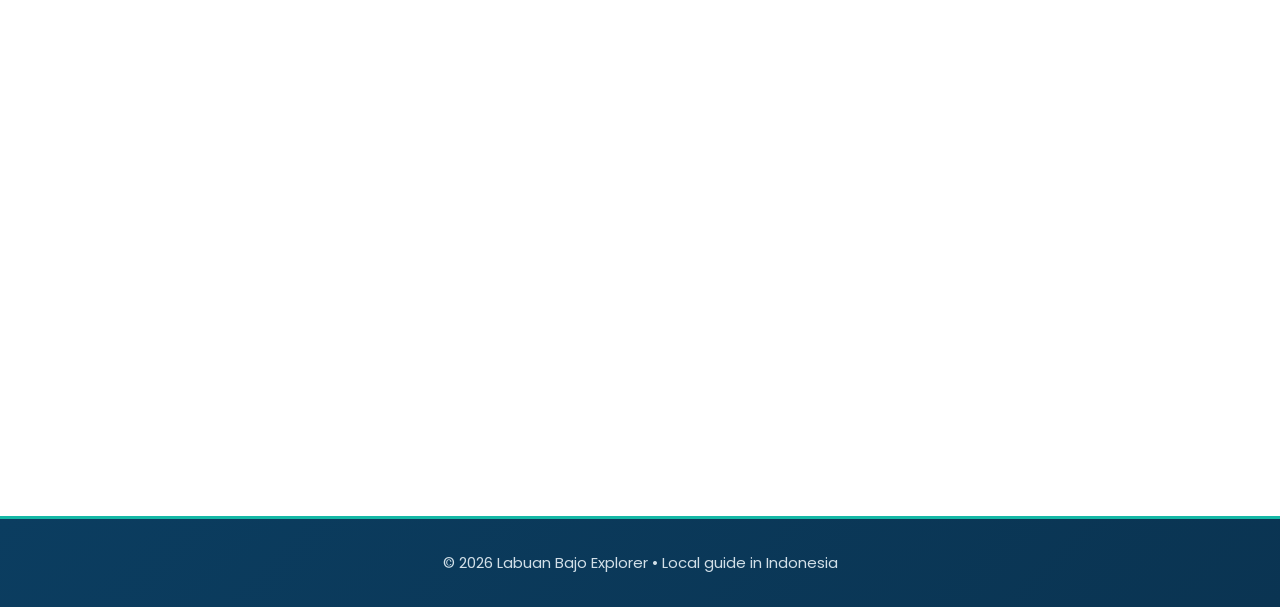
==== commit 334a1539: "Enhance UI/UX with modern design elements - Part 1 Co-authored-by: avialleguerin <92724863+aviallegu" ====
--- a/index.html
+++ b/index.html
@@ -73,10 +73,47 @@
     </div>
   </section>
 
+  <!-- Features Section -->
+  <section class="section" style="padding: 60px 0; background: linear-gradient(135deg, rgba(20,184,166,0.05) 0%, rgba(34,211,238,0.05) 100%);">
+    <div class="container">
+      <div style="display: grid; grid-template-columns: repeat(auto-fit, minmax(250px, 1fr)); gap: 32px; max-width: 1000px; margin: 0 auto;">
+        <div class="reveal" style="text-align: center; padding: 24px;">
+          <div style="width: 80px; height: 80px; margin: 0 auto 16px; background: linear-gradient(135deg, var(--tropical-teal), var(--tropical-blue)); border-radius: 50%; display: flex; align-items: center; justify-content: center; font-size: 36px; box-shadow: 0 8px 20px rgba(20,184,166,0.3);">
+            🚤
+          </div>
+          <h3 style="font-size: 20px; font-weight: 700; color: var(--navy); margin-bottom: 8px;">Modern Boats</h3>
+          <p style="color: var(--muted); font-size: 15px; line-height: 1.6;">Safe and comfortable traditional boats equipped for your journey</p>
+        </div>
+        <div class="reveal" style="text-align: center; padding: 24px;">
+          <div style="width: 80px; height: 80px; margin: 0 auto 16px; background: linear-gradient(135deg, var(--tropical-teal), var(--tropical-blue)); border-radius: 50%; display: flex; align-items: center; justify-content: center; font-size: 36px; box-shadow: 0 8px 20px rgba(20,184,166,0.3);">
+            🤿
+          </div>
+          <h3 style="font-size: 20px; font-weight: 700; color: var(--navy); margin-bottom: 8px;">Snorkeling Gear</h3>
+          <p style="color: var(--muted); font-size: 15px; line-height: 1.6;">Quality equipment provided for underwater exploration</p>
+        </div>
+        <div class="reveal" style="text-align: center; padding: 24px;">
+          <div style="width: 80px; height: 80px; margin: 0 auto 16px; background: linear-gradient(135deg, var(--tropical-teal), var(--tropical-blue)); border-radius: 50%; display: flex; align-items: center; justify-content: center; font-size: 36px; box-shadow: 0 8px 20px rgba(20,184,166,0.3);">
+            🍽️
+          </div>
+          <h3 style="font-size: 20px; font-weight: 700; color: var(--navy); margin-bottom: 8px;">Local Cuisine</h3>
+          <p style="color: var(--muted); font-size: 15px; line-height: 1.6;">Delicious meals prepared fresh on board every day</p>
+        </div>
+        <div class="reveal" style="text-align: center; padding: 24px;">
+          <div style="width: 80px; height: 80px; margin: 0 auto 16px; background: linear-gradient(135deg, var(--tropical-teal), var(--tropical-blue)); border-radius: 50%; display: flex; align-items: center; justify-content: center; font-size: 36px; box-shadow: 0 8px 20px rgba(20,184,166,0.3);">
+            🗺️
+          </div>
+          <h3 style="font-size: 20px; font-weight: 700; color: var(--navy); margin-bottom: 8px;">Flexible Routes</h3>
+          <p style="color: var(--muted); font-size: 15px; line-height: 1.6;">Customized itineraries based on your interests</p>
+        </div>
+      </div>
+    </div>
+  </section>
+
   <!-- Tours Section -->
   <section id="tours" class="section bg-white py-12">
     <div class="container">
   <h2 class="section-title reveal">Our Tours</h2>
+      <p class="text-center text-lg text-slate-600 mb-8 reveal" style="margin-top: -32px; margin-bottom: 48px;">Choose your perfect adventure through the stunning Komodo archipelago</p>
       <div class="cards grid grid-cols-1 sm:grid-cols-2 lg:grid-cols-3 gap-6">
         <!-- One Day Trip -->
         <article class="card reveal bg-white rounded-xl border border-gray-100 shadow-sm">
@@ -140,9 +177,23 @@
         <img src="/images/about.png" alt="Local guide with boat" />
       </div>
       <div class="about-text reveal">
-        <h2 class="section-title">About Your Guide</h2>
+        <h2 class="section-title" style="text-align: left; padding-bottom: 8px;">About Your Guide</h2>
         <p>Hi! I'm Ari, a local guide with many years of experience navigating the islands around Labuan Bajo. Safety is my priority and I love sharing hidden spots with a friendly, relaxed vibe on board.</p>
         <p>Whether you're looking for vibrant reefs or quiet beaches, I'll tailor the day to your pace. Families, couples, and solo travelers are all welcome!</p>
+        <div style="margin-top: 24px; display: flex; gap: 16px; flex-wrap: wrap;">
+          <div style="display: flex; align-items: center; gap: 8px; font-size: 15px; color: var(--muted);">
+            <span style="font-size: 24px;">⭐</span>
+            <span><strong>5+ Years</strong> Experience</span>
+          </div>
+          <div style="display: flex; align-items: center; gap: 8px; font-size: 15px; color: var(--muted);">
+            <span style="font-size: 24px;">🛡️</span>
+            <span><strong>Safety</strong> First</span>
+          </div>
+          <div style="display: flex; align-items: center; gap: 8px; font-size: 15px; color: var(--muted);">
+            <span style="font-size: 24px;">🌊</span>
+            <span><strong>Local</strong> Expert</span>
+          </div>
+        </div>
       </div>
     </div>
   </section>
@@ -151,6 +202,7 @@
   <section id="gallery" class="section">
     <div class="container">
       <h2 class="section-title reveal">Gallery</h2>
+      <p class="text-center text-lg text-slate-600 mb-8 reveal" style="margin-top: -32px; margin-bottom: 48px;">Explore the breathtaking beauty of Indonesia's hidden gems</p>
       <div class="gallery-grid">
         <figure class="gallery-item reveal">
           <img src="images/kelor.png" alt="Kelor Island" />
@@ -202,6 +254,7 @@
   <section id="reviews" class="section alt bg-white">
     <div class="container">
       <h2 class="section-title reveal">Reviews</h2>
+      <p class="text-center text-lg text-slate-600 mb-8 reveal" style="margin-top: -32px; margin-bottom: 48px;">What our guests say about their experience</p>
       <div class="reviews">
         <blockquote class="review reveal">
           <p>Going on a boat trip organized by Ari was an unforgettable experience. The whole program was very flexible – Ari was always open to our wishes and changed the plan based on what we wanted to do. This made the trip feel very personal and relaxed. Every day, we enjoyed delicious local meals prepared directly on the boat. Sleeping on a traditional fishing boat was a unique experience. During the whole trip, we felt completely safe. We truly recommend this trip to anyone looking for something real and off the beaten path!</p>
--- a/styles.css
+++ b/styles.css
@@ -1,13 +1,20 @@
-/* Color palette */
+/* Color palette - Enhanced tropical theme inspired by Indonesian waters */
 :root {
   --navy: #0b3d60;
   --navy-600: #0a3452;
+  --navy-light: #1a5980;
   --sand: #ffffff;
   --white: #ffffff;
   --text: #1a2a34;
   --muted: #5a6b75;
   --accent: #00a884; /* WhatsApp green */
+  --tropical-blue: #22D3EE;
+  --tropical-teal: #14B8A6;
+  --coral: #FF6B6B;
+  --golden: #F59E0B;
   --shadow: 0 10px 30px rgba(0,0,0,0.12);
+  --shadow-lg: 0 20px 50px rgba(0,0,0,0.15);
+  --shadow-xl: 0 25px 60px rgba(0,0,0,0.2);
 }
 
 /* --- Trip Detail (AYANA-inspired) --- */
@@ -55,15 +62,67 @@
 
 .cta-wrap { display: flex; gap: 12px; flex-wrap: wrap; }
 
-/* Circular right-arrow button for pricing cards */
+/* Circular right-arrow button for pricing cards - Enhanced */
 .cta-right { display: flex; justify-content: flex-end; }
-.btn-circle { width: 40px; height: 40px; border-radius: 9999px; display: inline-flex; align-items: center; justify-content: center; background: var(--navy); color: #fff; box-shadow: var(--shadow); transition: transform .15s ease, background .2s ease; }
-.btn-circle:hover { background: #083b5e; transform: translateY(-1px); }
-.btn-circle svg { width: 18px; height: 18px; fill: currentColor; }
-
-/* Card footer row: price left, arrow right */
-.card-footer { display: flex; align-items: center; justify-content: space-between; margin-top: 10px; }
-.price-inline { font-weight: 700; color: var(--navy); font-size: 18px; }
+.btn-circle { 
+  width: 48px; 
+  height: 48px; 
+  border-radius: 9999px; 
+  display: inline-flex; 
+  align-items: center; 
+  justify-content: center; 
+  background: linear-gradient(135deg, var(--navy) 0%, var(--navy-light) 100%);
+  color: #fff; 
+  box-shadow: 0 4px 12px rgba(11,61,96,0.3);
+  transition: all .3s cubic-bezier(0.4, 0, 0.2, 1);
+  position: relative;
+  overflow: hidden;
+}
+.btn-circle::before {
+  content: '';
+  position: absolute;
+  inset: 0;
+  background: var(--tropical-teal);
+  opacity: 0;
+  transition: opacity 0.3s ease;
+}
+.btn-circle:hover::before {
+  opacity: 1;
+}
+.btn-circle:hover { 
+  transform: translateX(4px) scale(1.05);
+  box-shadow: 0 6px 16px rgba(20,184,166,0.4);
+}
+.btn-circle svg { 
+  width: 20px; 
+  height: 20px; 
+  fill: currentColor;
+  position: relative;
+  z-index: 1;
+}
+
+/* Card footer row: price left, arrow right - Enhanced */
+.card-footer { 
+  display: flex; 
+  align-items: center; 
+  justify-content: space-between; 
+  margin-top: auto;
+  padding-top: 12px;
+  border-top: 1px solid rgba(10,61,96,0.08);
+}
+.price-inline { 
+  font-weight: 700; 
+  color: var(--navy); 
+  font-size: 20px;
+  display: flex;
+  align-items: baseline;
+  gap: 4px;
+}
+.price-inline::before {
+  content: '💰';
+  font-size: 18px;
+  margin-right: 4px;
+}
 
 * { box-sizing: border-box; }
 html { scroll-behavior: smooth; }
@@ -87,24 +146,50 @@
   box-sizing: border-box;
 }
 
-/* Header / Navigation */
+/* Header / Navigation - Enhanced with better contrast and professional styling */
 .site-header {
   position: sticky;
   top: 0;
   z-index: 1000;
-  background: rgba(255,255,255,0.9);
-  backdrop-filter: blur(6px);
-  border-bottom: 1px solid rgba(10, 61, 96, 0.08);
+  background: rgba(255,255,255,0.95);
+  backdrop-filter: blur(10px);
+  border-bottom: 1px solid rgba(10, 61, 96, 0.1);
+  box-shadow: 0 2px 10px rgba(0,0,0,0.05);
+  transition: all 0.3s ease;
+}
+.site-header.scrolled {
+  background: rgba(255,255,255,0.98);
+  box-shadow: 0 4px 20px rgba(0,0,0,0.1);
 }
 .nav-wrapper {
   display: flex;
   align-items: center;
   justify-content: space-between;
-  padding: 14px 0;
-}
-.site-header .logo { font-weight: 800; color: var(--navy); text-decoration: none; letter-spacing: 0.3px; display: inline-flex; align-items: center; gap: 10px; }
-.logo { display: inline-flex; align-items: center; gap: 10px; }
-.logo img { width: 40px; height: 40px; border-radius: 9999px; object-fit: cover; display: inline-block; }
+  padding: 16px 0;
+}
+.site-header .logo { 
+  font-weight: 800; 
+  color: var(--navy); 
+  text-decoration: none; 
+  letter-spacing: 0.3px; 
+  display: inline-flex; 
+  align-items: center; 
+  gap: 12px;
+  font-size: 1.1rem;
+  transition: transform 0.2s ease;
+}
+.site-header .logo:hover {
+  transform: translateY(-1px);
+}
+.logo { display: inline-flex; align-items: center; gap: 12px; }
+.logo img { 
+  width: 44px; 
+  height: 44px; 
+  border-radius: 9999px; 
+  object-fit: cover; 
+  display: inline-block;
+  box-shadow: 0 2px 8px rgba(0,0,0,0.1);
+}
 
 .brand-icon { width: 34px; height: 34px; fill: var(--navy); display: inline-block; }
 
@@ -115,15 +200,32 @@
 .main-nav a {
   color: var(--text);
   text-decoration: none;
-  margin-left: 18px;
+  margin-left: 24px;
   font-weight: 500;
-}
-.main-nav a:hover { color: var(--navy); }
-
-/* Hero */
+  position: relative;
+  transition: color 0.3s ease;
+}
+.main-nav a::after {
+  content: '';
+  position: absolute;
+  bottom: -4px;
+  left: 0;
+  width: 0;
+  height: 2px;
+  background: var(--tropical-teal);
+  transition: width 0.3s ease;
+}
+.main-nav a:hover { 
+  color: var(--navy); 
+}
+.main-nav a:hover::after {
+  width: 100%;
+}
+
+/* Hero - Enhanced with better gradients and visual hierarchy */
 .hero {
   position: relative;
-  min-height: clamp(70vh, 86vh, 92vh);
+  min-height: clamp(75vh, 88vh, 94vh);
   display: grid;
   place-items: center;
   text-align: center;
@@ -131,42 +233,136 @@
   overflow: hidden;
 }
 .hero-bg {
-  position: absolute; inset: 0;
-  background-image: linear-gradient(rgba(11,61,96,0.5), rgba(11,61,96,0.35)), url('images/boat.png');
-  background-size: cover; background-position: center; background-repeat: no-repeat;
+  position: absolute; 
+  inset: 0;
+  background-image: 
+    linear-gradient(135deg, rgba(11,61,96,0.75) 0%, rgba(20,184,166,0.4) 50%, rgba(11,61,96,0.65) 100%),
+    url('images/boat.png');
+  background-size: cover; 
+  background-position: center; 
+  background-repeat: no-repeat;
   transform: scale(1.05);
-}
-.hero-content { position: relative; }
-.tagline { font-size: clamp(28px, 5vw, 44px); line-height: 1.15; margin: 0 0 12px; }
-.subtag { margin: 0 0 22px; color: #eaf6ff; }
-
-/* Sections */
-.section { padding: 72px 0; background: #fff; }
-.section.alt { background: var(--sand); }
+  animation: subtle-zoom 20s ease-in-out infinite alternate;
+}
+@keyframes subtle-zoom {
+  from { transform: scale(1.05); }
+  to { transform: scale(1.08); }
+}
+.hero-content { 
+  position: relative; 
+  z-index: 10;
+  max-width: 900px;
+  padding: 0 20px;
+}
+.tagline { 
+  font-size: clamp(32px, 5.5vw, 52px); 
+  line-height: 1.2; 
+  margin: 0 0 20px;
+  font-weight: 700;
+  text-shadow: 0 4px 20px rgba(0,0,0,0.3);
+  letter-spacing: -0.5px;
+}
+.subtag { 
+  margin: 0 0 32px; 
+  color: #eaf6ff;
+  font-size: clamp(16px, 2vw, 20px);
+  font-weight: 400;
+  text-shadow: 0 2px 10px rgba(0,0,0,0.2);
+}
+
+/* Sections - Enhanced with better spacing and visual hierarchy */
+.section { 
+  padding: 80px 0; 
+  background: #fff;
+  position: relative;
+}
+.section.alt { 
+  background: linear-gradient(180deg, #fafafa 0%, #f8fafc 100%);
+}
 .section-title {
-  margin: 0 0 28px;
-  font-size: clamp(24px, 3.8vw, 34px);
+  margin: 0 0 48px;
+  font-size: clamp(28px, 4.2vw, 42px);
   color: var(--navy);
-}
-
-/* Cards (Tours) */
-.cards { display: grid; grid-template-columns: repeat(3, 1fr); gap: 16px; }
+  font-weight: 700;
+  text-align: center;
+  position: relative;
+  padding-bottom: 16px;
+}
+.section-title::after {
+  content: '';
+  position: absolute;
+  bottom: 0;
+  left: 50%;
+  transform: translateX(-50%);
+  width: 80px;
+  height: 4px;
+  background: linear-gradient(90deg, var(--tropical-teal), var(--tropical-blue));
+  border-radius: 2px;
+}
+
+/* Cards (Tours) - Enhanced with modern design and better interactions */
+.cards { display: grid; grid-template-columns: repeat(3, 1fr); gap: 24px; }
 .card {
   background: #fff;
-  border-radius: 14px;
+  border-radius: 16px;
   overflow: hidden;
-  box-shadow: var(--shadow);
+  box-shadow: 0 4px 15px rgba(0,0,0,0.08);
   display: flex;
   flex-direction: column;
-  border: 1px solid rgba(10,61,96,0.06);
-  transition: transform .18s ease, box-shadow .18s ease, border-color .18s ease;
+  border: 1px solid rgba(10,61,96,0.08);
+  transition: all .3s cubic-bezier(0.4, 0, 0.2, 1);
+  position: relative;
+}
+.card::before {
+  content: '';
+  position: absolute;
+  top: 0;
+  left: 0;
+  right: 0;
+  height: 4px;
+  background: linear-gradient(90deg, var(--tropical-teal), var(--tropical-blue));
+  opacity: 0;
+  transition: opacity 0.3s ease;
+}
+.card:hover::before {
+  opacity: 1;
 }
 .card-img { background-size: cover; background-position: center; height: 150px; }
-.card-body { padding: 14px; display: flex; flex-direction: column; gap: 6px; }
-.card:hover { transform: translateY(-4px); box-shadow: 0 16px 34px rgba(0,0,0,0.18); border-color: rgba(10,61,96,0.12); }
-.card h3 { margin: 0 0 6px; }
-.duration { color: var(--muted); margin: 0 0 6px; font-size: 14px; }
-.desc { margin: 0 0 10px; }
+.card-body { padding: 20px; display: flex; flex-direction: column; gap: 8px; }
+.card:hover { 
+  transform: translateY(-8px); 
+  box-shadow: 0 20px 40px rgba(0,0,0,0.15); 
+  border-color: rgba(20,184,166,0.3);
+}
+.card h3 { 
+  margin: 0 0 8px;
+  color: var(--navy);
+  font-size: 24px;
+  font-weight: 700;
+}
+.capacity { 
+  color: var(--tropical-teal); 
+  margin: 0 0 10px; 
+  font-size: 14px;
+  font-weight: 600;
+  display: inline-flex;
+  align-items: center;
+  gap: 6px;
+}
+.capacity::before {
+  content: '👥';
+  font-size: 16px;
+}
+.duration { 
+  color: var(--muted); 
+  margin: 0 0 6px; 
+  font-size: 14px;
+}
+.desc { 
+  margin: 0 0 16px;
+  color: var(--text);
+  line-height: 1.6;
+}
 .includes { margin: 0 0 10px 18px; color: var(--muted); }
 .price { font-weight: 800; color: var(--navy); margin-top: auto; font-size: 18px; }
 
@@ -181,10 +377,23 @@
 .extras { display: flex; gap: 8px; flex-wrap: wrap; margin: 8px 0 4px; }
 .chip { font-size: 12px; padding: 6px 10px; border-radius: 999px; background: #f6f8fa; color: #41525d; border: 1px solid #e3e7ea; }
 
-/* Pricing / Card media */
-.card-media { position: relative; height: 180px; overflow: hidden; }
-.card-media img { width: 100%; height: 100%; object-fit: cover; display: block; transition: transform .45s cubic-bezier(.2,.9,.2,1); }
-.card:hover .card-media img { transform: scale(1.06); }
+/* Pricing / Card media - Enhanced with better image effects */
+.card-media { 
+  position: relative; 
+  height: 220px; 
+  overflow: hidden;
+  background: linear-gradient(135deg, rgba(20,184,166,0.1), rgba(34,211,238,0.1));
+}
+.card-media img { 
+  width: 100%; 
+  height: 100%; 
+  object-fit: cover; 
+  display: block; 
+  transition: transform .6s cubic-bezier(.2,.9,.2,1);
+}
+.card:hover .card-media img { 
+  transform: scale(1.08);
+}
 .price-badge {
   position: absolute;
   right: 12px;
@@ -208,38 +417,90 @@
 .btn.whatsapp.light { background: #12b886; color: #fff; box-shadow: var(--shadow); }
 .btn.whatsapp.light:hover { filter: brightness(1.06); transform: translateY(-2px); }
 
-/* About */
-.about-grid { display: grid; grid-template-columns: 1.1fr 1fr; gap: 30px; align-items: center; }
-.about-image img { border-radius: 14px; box-shadow: var(--shadow); }
+/* About - Enhanced layout */
+.about-grid { 
+  display: grid; 
+  grid-template-columns: 1.2fr 1fr; 
+  gap: 48px; 
+  align-items: center;
+}
+.about-image img { 
+  border-radius: 16px; 
+  box-shadow: 0 15px 40px rgba(0,0,0,0.15);
+  transition: transform 0.4s ease;
+}
+.about-image:hover img {
+  transform: scale(1.02) rotate(1deg);
+}
+.about-text {
+  padding: 20px 0;
+}
+.about-text p {
+  font-size: 17px;
+  line-height: 1.8;
+  color: var(--muted);
+  margin-bottom: 20px;
+}
 /* Team */
 .team-grid { margin-top: 18px; display: grid; grid-template-columns: repeat(3, 1fr); gap: 18px; }
 .team-card { background: #fff; border-radius: 12px; overflow: hidden; box-shadow: var(--shadow); text-align: center; }
 .team-card img { width: 100%; height: 240px; object-fit: cover; }
 .team-card figcaption { padding: 10px 12px; color: var(--text); }
 
-/* Gallery */
-.gallery-grid { display: grid; grid-template-columns: repeat(3, 1fr); gap: 10px; }
-.gallery-grid img { border-radius: 10px; height: 220px; width: 100%; object-fit: cover; box-shadow: 0 6px 16px rgba(0,0,0,0.12); }
-
-/* Gallery item with caption overlay */
+/* Gallery - Enhanced with better grid and hover effects */
+.gallery-grid { 
+  display: grid; 
+  grid-template-columns: repeat(3, 1fr); 
+  gap: 16px;
+}
+.gallery-grid img { 
+  border-radius: 12px; 
+  height: 280px; 
+  width: 100%; 
+  object-fit: cover; 
+  box-shadow: 0 8px 20px rgba(0,0,0,0.12);
+  transition: all 0.4s cubic-bezier(0.4, 0, 0.2, 1);
+}
+
+/* Gallery item with caption overlay - Enhanced */
 .gallery-item {
   position: relative;
   overflow: hidden;
-  border-radius: 10px;
-}
-.gallery-item img { display: block; transition: transform .36s ease; }
-.gallery-item:hover img { transform: scale(1.04); }
+  border-radius: 12px;
+  cursor: pointer;
+}
+.gallery-item::before {
+  content: '';
+  position: absolute;
+  inset: 0;
+  background: linear-gradient(135deg, rgba(20,184,166,0.2), rgba(34,211,238,0.2));
+  opacity: 0;
+  transition: opacity 0.4s ease;
+  z-index: 1;
+  pointer-events: none;
+}
+.gallery-item:hover::before {
+  opacity: 1;
+}
+.gallery-item img { 
+  display: block; 
+  transition: transform .5s cubic-bezier(0.4, 0, 0.2, 1);
+}
+.gallery-item:hover img { 
+  transform: scale(1.08);
+}
 .gallery-item .caption {
   position: absolute;
   left: 0; right: 0; bottom: 0;
-  padding: 10px 12px;
-  background: linear-gradient(180deg, rgba(0,0,0,0) 0%, rgba(0,0,0,0.45) 60%, rgba(0,0,0,0.6) 100%);
+  padding: 14px 16px;
+  background: linear-gradient(180deg, rgba(0,0,0,0) 0%, rgba(0,0,0,0.6) 40%, rgba(11,61,96,0.85) 100%);
   color: #fff;
   font-weight: 600;
-  font-size: 15px;
-  transform: translateY(6px);
+  font-size: 16px;
+  transform: translateY(8px);
   opacity: 0;
-  transition: opacity .28s ease, transform .28s ease;
+  transition: opacity .35s ease, transform .35s ease;
+  z-index: 2;
 }
 .gallery-item:hover .caption,
 .gallery-item.in-view .caption {
@@ -251,52 +512,117 @@
 .caption { display: inline-flex; align-items: center; gap: 8px; }
 .loc-white { width: 16px; height: 16px; fill: #fff; flex: 0 0 16px; }
 
-/* Reviews */
-.reviews { display: grid; grid-template-columns: repeat(3,1fr); gap: 18px; }
+/* Reviews - Enhanced with better card design */
+.reviews { display: grid; grid-template-columns: repeat(3,1fr); gap: 24px; }
 .review {
   margin: 0;
   background: #fff;
-  border-radius: 12px;
-  padding: 16px 18px;
-  box-shadow: var(--shadow);
+  border-radius: 16px;
+  padding: 24px;
+  box-shadow: 0 8px 24px rgba(0,0,0,0.08);
   display: flex;
   flex-direction: column;
   justify-content: center;
   position: relative;
-  min-height: 180px;
+  min-height: 200px;
+  border: 1px solid rgba(10,61,96,0.06);
+  transition: all 0.3s ease;
+}
+.review::before {
+  content: '"';
+  position: absolute;
+  top: 16px;
+  left: 20px;
+  font-size: 60px;
+  color: var(--tropical-teal);
+  opacity: 0.2;
+  font-family: Georgia, serif;
+  line-height: 1;
+}
+.review:hover {
+  transform: translateY(-4px);
+  box-shadow: 0 12px 32px rgba(0,0,0,0.12);
+  border-color: rgba(20,184,166,0.2);
 }
 .review p {
   margin: 0;
   flex-grow: 1;
   display: flex;
   align-items: center;
-  padding-bottom: 40px;
+  padding-bottom: 50px;
+  font-size: 15px;
+  line-height: 1.7;
+  color: var(--text);
 }
 .review footer {
   color: var(--muted);
   text-align: right;
   position: absolute;
-  bottom: 16px;
-  right: 18px;
+  bottom: 20px;
+  right: 24px;
   margin: 0;
-}
-
-/* Contact */
-.contact-grid { display: grid; grid-template-columns: 1fr 1.2fr; gap: 22px; align-items: stretch; }
+  font-weight: 600;
+  font-size: 14px;
+}
+
+/* Contact - Enhanced with better card styling */
+.contact-grid { 
+  display: grid; 
+  grid-template-columns: 1fr 1.3fr; 
+  gap: 32px; 
+  align-items: stretch;
+}
 .contact-card {
-  background: #fff;
-  border-radius: 12px;
-  padding: 20px;
-  box-shadow: var(--shadow);
-}
-.contact-actions { display: flex; gap: 12px; flex-wrap: wrap; }
-.contact-card p { margin-bottom: 18px; color: var(--muted); }
+  background: linear-gradient(135deg, #fff 0%, #fafafa 100%);
+  border-radius: 16px;
+  padding: 32px;
+  box-shadow: 0 10px 30px rgba(0,0,0,0.1);
+  border: 1px solid rgba(20,184,166,0.1);
+}
+.contact-actions { 
+  display: flex; 
+  gap: 16px; 
+  flex-wrap: wrap;
+}
+.contact-card p { 
+  margin-bottom: 24px; 
+  color: var(--muted);
+  font-size: 16px;
+  line-height: 1.7;
+}
+.contact-card h2 {
+  margin-bottom: 16px;
+}
 .contact-actions { gap: 16px; align-items: center; }
-.btn.outline { background: transparent; border: 2px solid var(--navy); color: var(--navy); padding: 10px 16px; border-radius: 12px; font-weight: 700; outline: none; }
-.btn.outline:hover { background: var(--navy); color: #fff; transform: translateY(-2px); }
-.btn.outline:focus { box-shadow: 0 0 0 6px rgba(6,86,137,0.08); outline: none; }
-.contact-actions .btn.whatsapp { padding: 10px 18px; }
-.map-wrapper iframe { border: 0; width: 100%; height: 100%; min-height: 320px; border-radius: 12px; box-shadow: var(--shadow); }
+.btn.outline { 
+  background: transparent; 
+  border: 2px solid var(--navy); 
+  color: var(--navy); 
+  padding: 12px 20px; 
+  border-radius: 12px; 
+  font-weight: 700; 
+  outline: none;
+}
+.btn.outline:hover { 
+  background: var(--navy); 
+  color: #fff; 
+  transform: translateY(-2px);
+}
+.btn.outline:focus { 
+  box-shadow: 0 0 0 4px rgba(20,184,166,0.2); 
+  outline: none;
+}
+.contact-actions .btn.whatsapp { 
+  padding: 12px 24px;
+}
+.map-wrapper iframe { 
+  border: 0; 
+  width: 100%; 
+  height: 100%; 
+  min-height: 400px; 
+  border-radius: 16px; 
+  box-shadow: 0 10px 30px rgba(0,0,0,0.12);
+}
 
 /* Map loader overlay */
 .map-wrapper { position: relative; }
@@ -321,39 +647,139 @@
 @keyframes spin { to { transform: rotate(360deg); } }
 .sr-only { position: absolute; left: -9999px; top: auto; width: 1px; height: 1px; overflow: hidden; }
 
-/* Buttons */
-.btn { display: inline-block; padding: 10px 16px; border-radius: 10px; text-decoration: none; font-weight: 600; transition: transform .15s ease, box-shadow .15s ease; }
-.btn.primary { background: var(--white); color: var(--navy); box-shadow: var(--shadow); }
-.btn.primary:hover { transform: translateY(-2px); }
-.btn.whatsapp { background: var(--accent); color: #fff; display: inline-flex; align-items: center; gap: 8px; white-space: nowrap; }
-.btn.whatsapp:hover { filter: brightness(1.05); }
-.btn.outline { border: 2px solid var(--navy); color: var(--navy); background: transparent; }
-.btn.outline:hover { background: var(--navy); color: #fff; }
-
-/* Floating WhatsApp */
+/* Buttons - Enhanced with modern styling and better interactions */
+.btn { 
+  display: inline-block; 
+  padding: 14px 28px; 
+  border-radius: 12px; 
+  text-decoration: none; 
+  font-weight: 600;
+  font-size: 16px;
+  transition: all .3s cubic-bezier(0.4, 0, 0.2, 1);
+  cursor: pointer;
+  position: relative;
+  overflow: hidden;
+}
+.btn::before {
+  content: '';
+  position: absolute;
+  top: 50%;
+  left: 50%;
+  width: 0;
+  height: 0;
+  border-radius: 50%;
+  background: rgba(255,255,255,0.3);
+  transform: translate(-50%, -50%);
+  transition: width 0.6s, height 0.6s;
+}
+.btn:hover::before {
+  width: 300px;
+  height: 300px;
+}
+.btn.primary { 
+  background: var(--white); 
+  color: var(--navy); 
+  box-shadow: 0 8px 20px rgba(0,0,0,0.12);
+  border: 2px solid transparent;
+}
+.btn.primary:hover { 
+  transform: translateY(-3px); 
+  box-shadow: 0 12px 28px rgba(0,0,0,0.18);
+  border-color: var(--tropical-teal);
+}
+.btn.whatsapp { 
+  background: linear-gradient(135deg, var(--accent) 0%, #059669 100%); 
+  color: #fff; 
+  display: inline-flex; 
+  align-items: center; 
+  gap: 10px; 
+  white-space: nowrap;
+  box-shadow: 0 6px 20px rgba(0,168,132,0.3);
+}
+.btn.whatsapp:hover { 
+  transform: translateY(-3px);
+  box-shadow: 0 10px 28px rgba(0,168,132,0.4);
+}
+.btn.outline { 
+  border: 2px solid var(--navy); 
+  color: var(--navy); 
+  background: transparent;
+}
+.btn.outline:hover { 
+  background: var(--navy); 
+  color: #fff;
+  transform: translateY(-2px);
+  box-shadow: 0 8px 20px rgba(11,61,96,0.3);
+}
+
+/* Floating WhatsApp - Enhanced with better animations */
 .whatsapp-float {
   position: fixed;
-  right: 18px; bottom: 18px;
-  width: 56px; height: 56px;
+  right: 24px; 
+  bottom: 24px;
+  width: 64px; 
+  height: 64px;
   border-radius: 50%;
-  background: var(--accent);
-  display: grid; place-items: center;
-  box-shadow: 0 12px 22px rgba(0,0,0,0.2);
+  background: linear-gradient(135deg, var(--accent) 0%, #059669 100%);
+  display: grid; 
+  place-items: center;
+  box-shadow: 0 8px 24px rgba(0,168,132,0.4);
   z-index: 1100;
-}
-.whatsapp-float img { width: 28px; height: 28px; filter: invert(1); }
-.whatsapp-float:hover { filter: brightness(1.05); }
-
-/* Reveal on scroll */
-.reveal { opacity: 0; transform: translateY(18px); transition: opacity .6s ease, transform .6s ease; }
-.reveal.in-view { opacity: 1; transform: translateY(0); }
-
-/* Footer */
-.site-footer { background: var(--navy-600); color: #e8f2f8; padding: 18px 0; text-align: center; }
-.site-footer a { color: #fff; }
+  transition: all 0.3s ease;
+  animation: pulse-float 2s ease-in-out infinite;
+}
+@keyframes pulse-float {
+  0%, 100% { transform: translateY(0) scale(1); }
+  50% { transform: translateY(-8px) scale(1.05); }
+}
+.whatsapp-float img { 
+  width: 32px; 
+  height: 32px; 
+  filter: invert(1);
+}
+.whatsapp-float:hover { 
+  transform: scale(1.1);
+  box-shadow: 0 12px 32px rgba(0,168,132,0.5);
+  animation: none;
+}
+
+/* Reveal on scroll - Enhanced animations */
+.reveal { 
+  opacity: 0; 
+  transform: translateY(30px); 
+  transition: opacity .8s cubic-bezier(0.4, 0, 0.2, 1), transform .8s cubic-bezier(0.4, 0, 0.2, 1);
+}
+.reveal.in-view { 
+  opacity: 1; 
+  transform: translateY(0);
+}
+
+/* Footer - Enhanced styling */
+.site-footer { 
+  background: linear-gradient(135deg, var(--navy) 0%, var(--navy-600) 100%); 
+  color: #e8f2f8; 
+  padding: 32px 0; 
+  text-align: center;
+  border-top: 3px solid var(--tropical-teal);
+}
+.site-footer a { 
+  color: #fff;
+  transition: color 0.3s ease;
+}
+.site-footer a:hover {
+  color: var(--tropical-blue);
+}
+.site-footer p {
+  margin: 0;
+  font-size: 15px;
+  opacity: 0.9;
+}
 
 /* Header scrolled shadow */
-.site-header.scrolled { box-shadow: 0 6px 18px rgba(0,0,0,0.08); }
+.site-header.scrolled { 
+  box-shadow: 0 4px 24px rgba(0,0,0,0.1);
+  background: rgba(255,255,255,0.98);
+}
 
 /* Responsive */
 @media (max-width: 980px) {
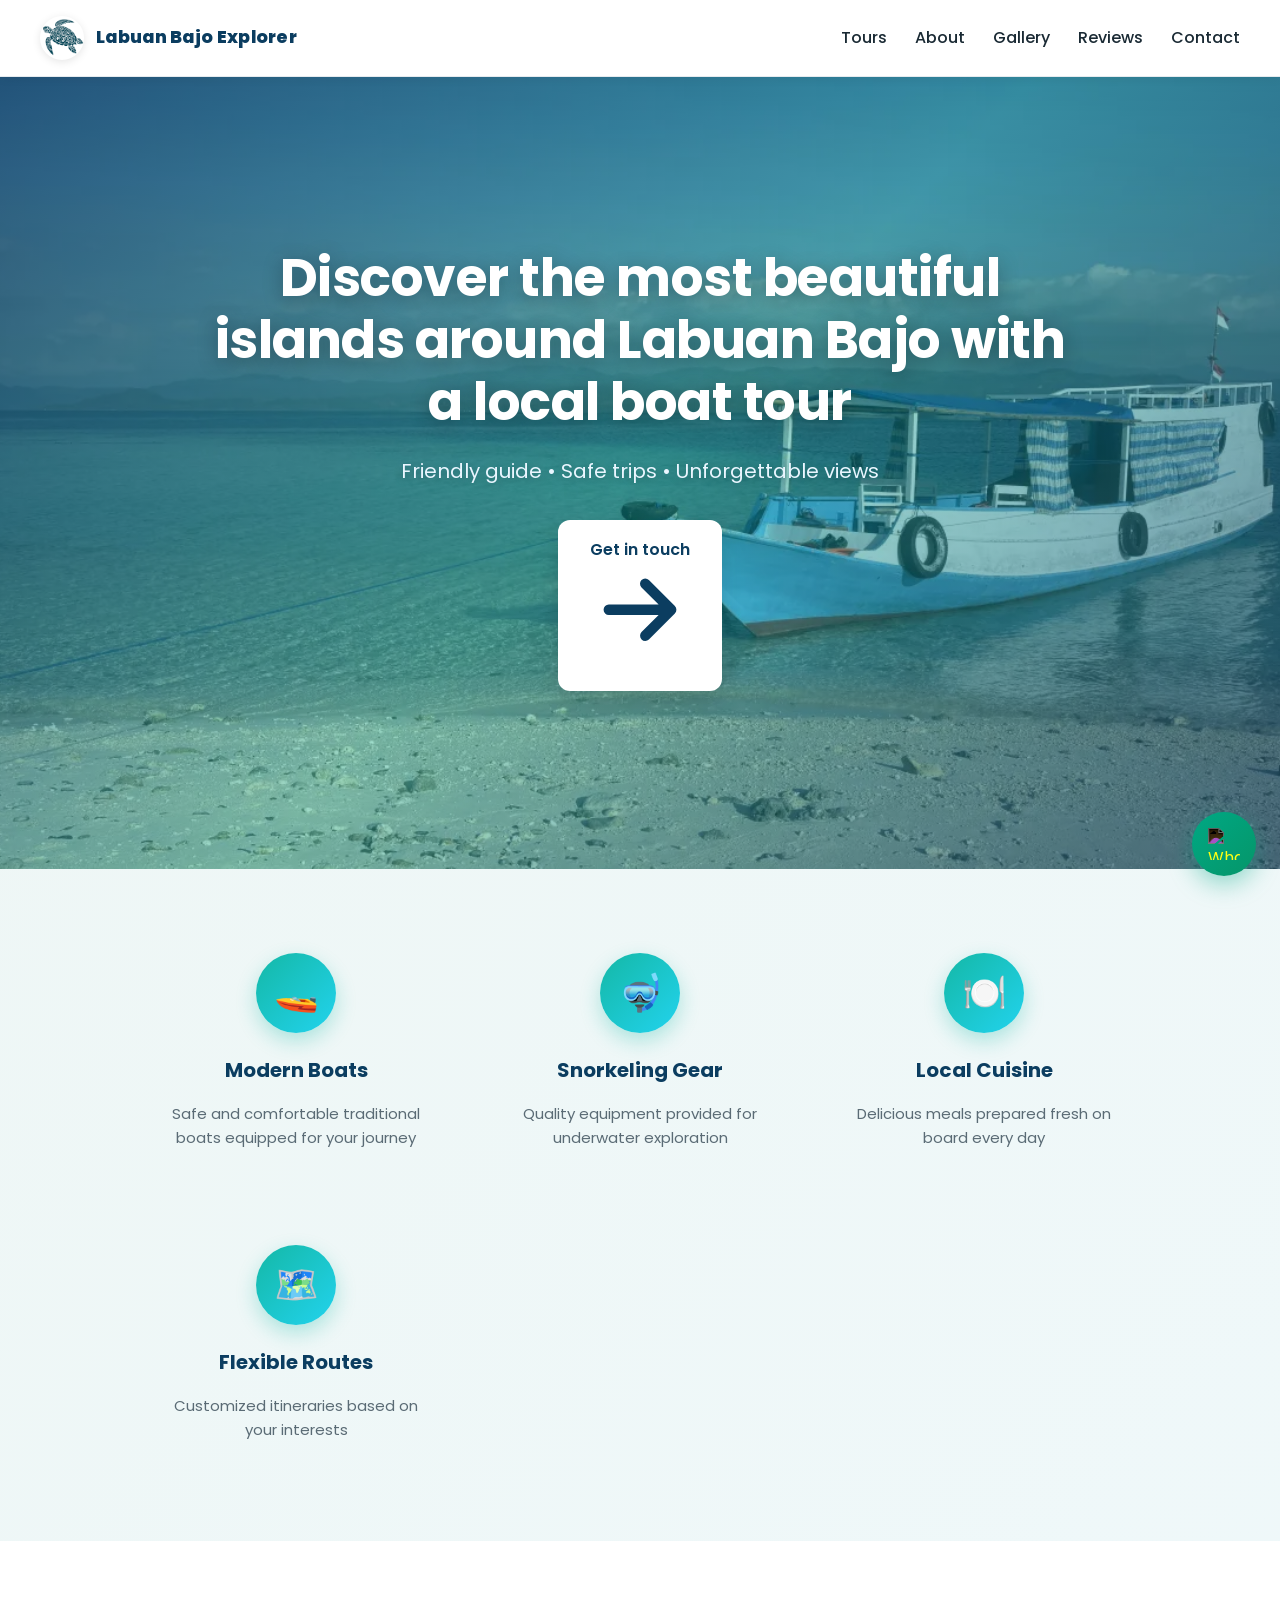
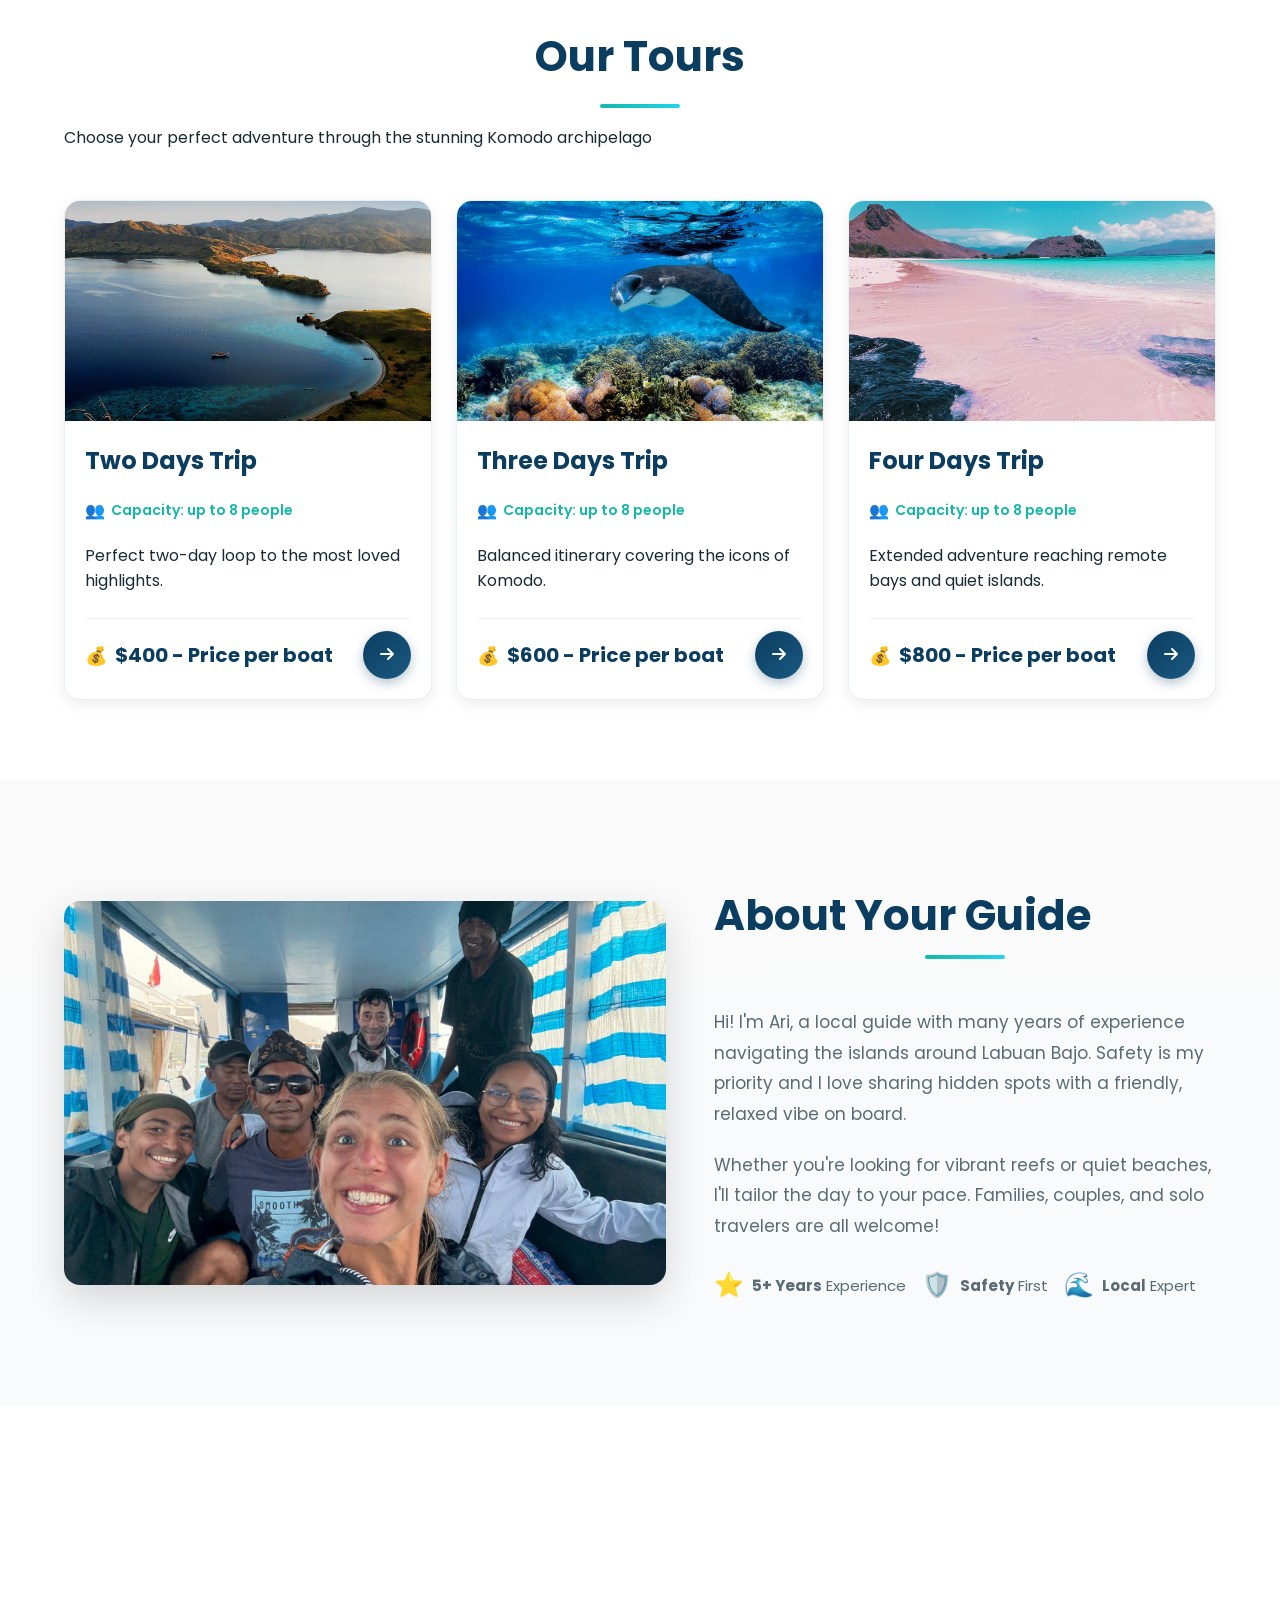
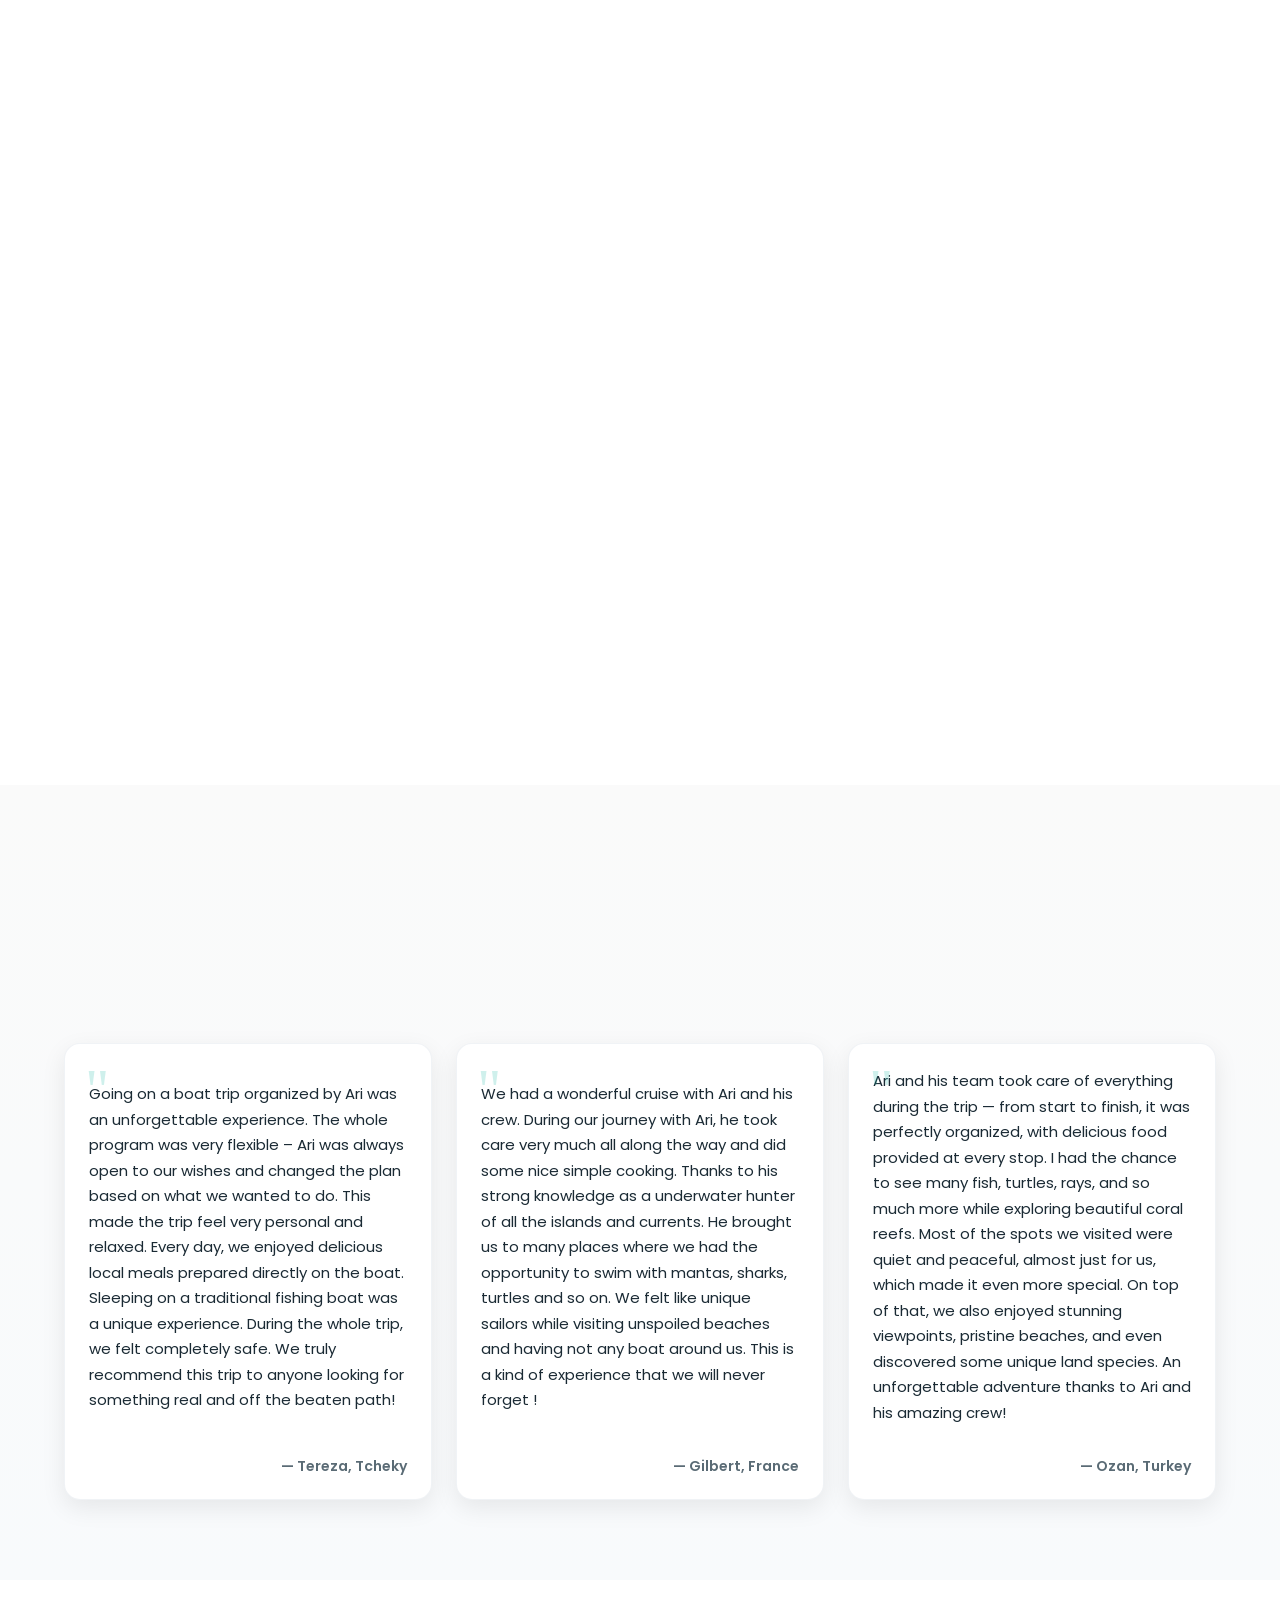
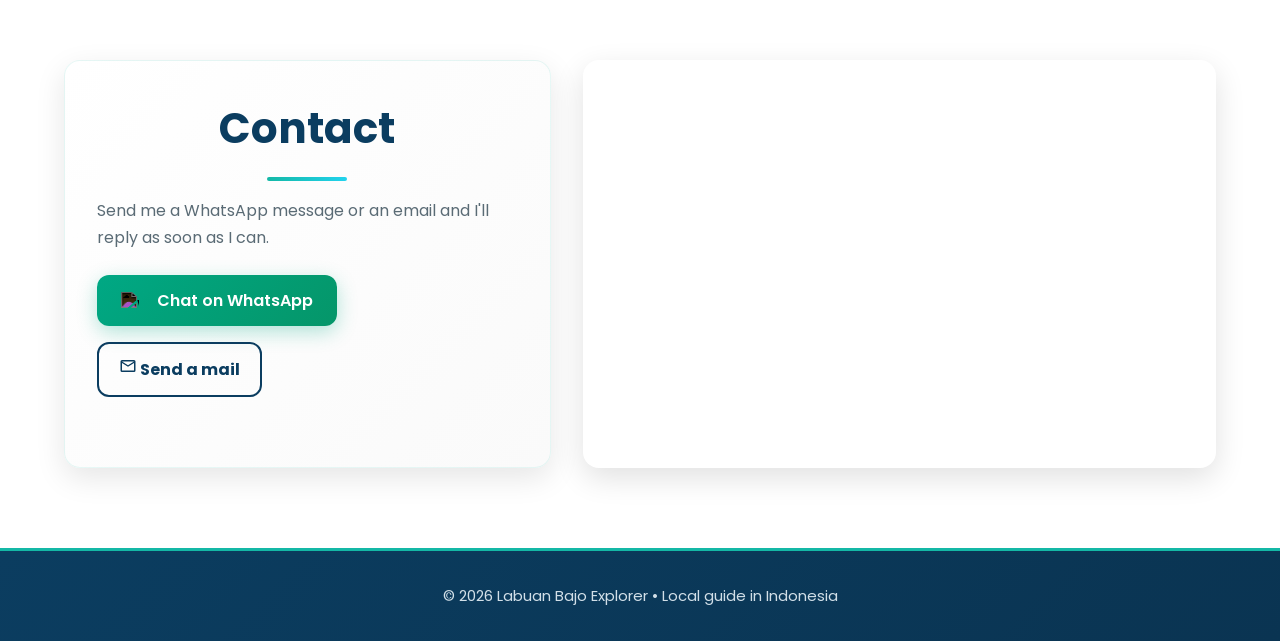
==== commit 307c23a3: "Add accessibility improvements for emoji icons with aria-labels Co-authored-by: avialleguerin <92724" ====
--- a/index.html
+++ b/index.html
@@ -78,28 +78,28 @@
     <div class="container">
       <div style="display: grid; grid-template-columns: repeat(auto-fit, minmax(250px, 1fr)); gap: 32px; max-width: 1000px; margin: 0 auto;">
         <div class="reveal" style="text-align: center; padding: 24px;">
-          <div style="width: 80px; height: 80px; margin: 0 auto 16px; background: linear-gradient(135deg, var(--tropical-teal), var(--tropical-blue)); border-radius: 50%; display: flex; align-items: center; justify-content: center; font-size: 36px; box-shadow: 0 8px 20px rgba(20,184,166,0.3);">
+          <div style="width: 80px; height: 80px; margin: 0 auto 16px; background: linear-gradient(135deg, var(--tropical-teal), var(--tropical-blue)); border-radius: 50%; display: flex; align-items: center; justify-content: center; font-size: 36px; box-shadow: 0 8px 20px rgba(20,184,166,0.3);" aria-label="Boat icon">
             🚤
           </div>
           <h3 style="font-size: 20px; font-weight: 700; color: var(--navy); margin-bottom: 8px;">Modern Boats</h3>
           <p style="color: var(--muted); font-size: 15px; line-height: 1.6;">Safe and comfortable traditional boats equipped for your journey</p>
         </div>
         <div class="reveal" style="text-align: center; padding: 24px;">
-          <div style="width: 80px; height: 80px; margin: 0 auto 16px; background: linear-gradient(135deg, var(--tropical-teal), var(--tropical-blue)); border-radius: 50%; display: flex; align-items: center; justify-content: center; font-size: 36px; box-shadow: 0 8px 20px rgba(20,184,166,0.3);">
+          <div style="width: 80px; height: 80px; margin: 0 auto 16px; background: linear-gradient(135deg, var(--tropical-teal), var(--tropical-blue)); border-radius: 50%; display: flex; align-items: center; justify-content: center; font-size: 36px; box-shadow: 0 8px 20px rgba(20,184,166,0.3);" aria-label="Snorkeling icon">
             🤿
           </div>
           <h3 style="font-size: 20px; font-weight: 700; color: var(--navy); margin-bottom: 8px;">Snorkeling Gear</h3>
           <p style="color: var(--muted); font-size: 15px; line-height: 1.6;">Quality equipment provided for underwater exploration</p>
         </div>
         <div class="reveal" style="text-align: center; padding: 24px;">
-          <div style="width: 80px; height: 80px; margin: 0 auto 16px; background: linear-gradient(135deg, var(--tropical-teal), var(--tropical-blue)); border-radius: 50%; display: flex; align-items: center; justify-content: center; font-size: 36px; box-shadow: 0 8px 20px rgba(20,184,166,0.3);">
+          <div style="width: 80px; height: 80px; margin: 0 auto 16px; background: linear-gradient(135deg, var(--tropical-teal), var(--tropical-blue)); border-radius: 50%; display: flex; align-items: center; justify-content: center; font-size: 36px; box-shadow: 0 8px 20px rgba(20,184,166,0.3);" aria-label="Food icon">
             🍽️
           </div>
           <h3 style="font-size: 20px; font-weight: 700; color: var(--navy); margin-bottom: 8px;">Local Cuisine</h3>
           <p style="color: var(--muted); font-size: 15px; line-height: 1.6;">Delicious meals prepared fresh on board every day</p>
         </div>
         <div class="reveal" style="text-align: center; padding: 24px;">
-          <div style="width: 80px; height: 80px; margin: 0 auto 16px; background: linear-gradient(135deg, var(--tropical-teal), var(--tropical-blue)); border-radius: 50%; display: flex; align-items: center; justify-content: center; font-size: 36px; box-shadow: 0 8px 20px rgba(20,184,166,0.3);">
+          <div style="width: 80px; height: 80px; margin: 0 auto 16px; background: linear-gradient(135deg, var(--tropical-teal), var(--tropical-blue)); border-radius: 50%; display: flex; align-items: center; justify-content: center; font-size: 36px; box-shadow: 0 8px 20px rgba(20,184,166,0.3);" aria-label="Map icon">
             🗺️
           </div>
           <h3 style="font-size: 20px; font-weight: 700; color: var(--navy); margin-bottom: 8px;">Flexible Routes</h3>
@@ -182,15 +182,15 @@
         <p>Whether you're looking for vibrant reefs or quiet beaches, I'll tailor the day to your pace. Families, couples, and solo travelers are all welcome!</p>
         <div style="margin-top: 24px; display: flex; gap: 16px; flex-wrap: wrap;">
           <div style="display: flex; align-items: center; gap: 8px; font-size: 15px; color: var(--muted);">
-            <span style="font-size: 24px;">⭐</span>
+            <span style="font-size: 24px;" aria-label="Rating">⭐</span>
             <span><strong>5+ Years</strong> Experience</span>
           </div>
           <div style="display: flex; align-items: center; gap: 8px; font-size: 15px; color: var(--muted);">
-            <span style="font-size: 24px;">🛡️</span>
+            <span style="font-size: 24px;" aria-label="Safety">🛡️</span>
             <span><strong>Safety</strong> First</span>
           </div>
           <div style="display: flex; align-items: center; gap: 8px; font-size: 15px; color: var(--muted);">
-            <span style="font-size: 24px;">🌊</span>
+            <span style="font-size: 24px;" aria-label="Ocean">🌊</span>
             <span><strong>Local</strong> Expert</span>
           </div>
         </div>
--- a/styles.css
+++ b/styles.css
@@ -17,50 +17,233 @@
   --shadow-xl: 0 25px 60px rgba(0,0,0,0.2);
 }
 
-/* --- Trip Detail (AYANA-inspired) --- */
-.hero-mini { position: relative; min-height: 48vh; display: grid; place-items: center; text-align: center; color: #fff; overflow: hidden; }
-.hero-mini .bg { position:absolute; inset:0; background-size: cover; background-position: center; }
-.hero-mini .inner .tagline { font-size: clamp(26px, 4.6vw, 40px); }
-.breadcrumb { color: #eaf6ff; opacity: .9; font-size: 14px; margin-bottom: 8px; }
-
-.detail-wrap { display: grid; grid-template-columns: 1.2fr 1fr; gap: 24px; align-items: start; }
-@media (max-width: 980px){ .detail-wrap { grid-template-columns: 1fr; } }
+/* --- Trip Detail (Enhanced modern design) --- */
+.hero-mini { 
+  position: relative; 
+  min-height: 50vh; 
+  display: grid; 
+  place-items: center; 
+  text-align: center; 
+  color: #fff; 
+  overflow: hidden;
+}
+.hero-mini .bg { 
+  position: absolute; 
+  inset: 0; 
+  background-size: cover; 
+  background-position: center;
+  filter: brightness(0.85);
+}
+.hero-mini .bg::before {
+  content: '';
+  position: absolute;
+  inset: 0;
+  background: linear-gradient(135deg, rgba(11,61,96,0.6) 0%, rgba(20,184,166,0.3) 50%, rgba(11,61,96,0.5) 100%);
+}
+.hero-mini .inner .tagline { 
+  font-size: clamp(28px, 5vw, 44px);
+  font-weight: 700;
+  text-shadow: 0 4px 20px rgba(0,0,0,0.4);
+}
+.breadcrumb { 
+  color: #eaf6ff; 
+  opacity: .9; 
+  font-size: 14px; 
+  margin-bottom: 8px;
+}
+
+.detail-wrap { 
+  display: grid; 
+  grid-template-columns: 1.3fr 1fr; 
+  gap: 32px; 
+  align-items: start;
+}
+@media (max-width: 980px){ 
+  .detail-wrap { 
+    grid-template-columns: 1fr;
+    gap: 24px;
+  } 
+}
 
 /* Place the optional 'Other trips' block under the right-hand aside */
 .detail-wrap .other-trips-aside { grid-column: 2; margin-top: 14px; }
 @media (max-width: 980px){ .detail-wrap .other-trips-aside { grid-column: 1; } }
 
 /* Right column wrapper to keep elements stacked together */
-.detail-wrap .right-col { grid-column: 2; display: flex; flex-direction: column; gap: 14px; }
-@media (max-width: 980px){ .detail-wrap .right-col { grid-column: 1; } }
-
-.info-card { background: #fff; border: 1px solid rgba(10,61,96,0.06); border-radius: 14px; box-shadow: var(--shadow); padding: 18px; }
-.info-card h3 { margin-top: 0; color: var(--navy); }
-.sticky-aside { position: static; top: auto; }
+.detail-wrap .right-col { 
+  grid-column: 2; 
+  display: flex; 
+  flex-direction: column; 
+  gap: 20px;
+  position: sticky;
+  top: 100px;
+}
+@media (max-width: 980px){ 
+  .detail-wrap .right-col { 
+    grid-column: 1;
+    position: static;
+  } 
+}
+
+.info-card { 
+  background: linear-gradient(135deg, #fff 0%, #fafafa 100%);
+  border: 1px solid rgba(20,184,166,0.15);
+  border-radius: 16px; 
+  box-shadow: 0 8px 24px rgba(0,0,0,0.1);
+  padding: 24px;
+}
+.info-card h3 { 
+  margin-top: 0; 
+  color: var(--navy);
+  font-size: 22px;
+}
+.sticky-aside { 
+  position: sticky; 
+  top: 100px;
+}
+@media (max-width: 980px){ 
+  .sticky-aside { 
+    position: static;
+    top: auto;
+  } 
+}
 
 .section.alt { background: #f8fafc; }
 .section-title { display: block; margin-bottom: 14px; }
 
 /* Subsection headings, smaller than section-title but larger than body */
 .subsection-title {
-  margin: 12px 0 8px;
-  font-size: clamp(18px, 2.4vw, 22px);
-  line-height: 1.25;
+  margin: 20px 0 12px;
+  font-size: clamp(20px, 2.6vw, 24px);
+  line-height: 1.3;
   color: var(--navy);
   font-weight: 700;
-}
-
-.pillbar { display: flex; gap: 10px; flex-wrap: wrap; justify-content: center; margin-top: 8px; }
-.pill { background: #ffffff; border: 1px solid rgba(11,61,96,.08); color: var(--navy); padding: 6px 12px; border-radius: 999px; font-weight: 600; font-size: 13px; box-shadow: 0 4px 10px rgba(0,0,0,0.06); }
-
-.gallery-grid.detail { display: grid; grid-template-columns: repeat(3, 1fr); gap: 12px; }
-@media (max-width: 980px){ .gallery-grid.detail { grid-template-columns: repeat(2, 1fr); } }
-.gallery-grid.detail .gallery-item img { border-radius: 12px; box-shadow: var(--shadow); }
-
-.includes { list-style: disc; padding-left: 1.25rem; list-style-position: outside; }
-.includes.list-disc { list-style: disc; padding-left: 1.25rem; list-style-position: outside; }
-
-.cta-wrap { display: flex; gap: 12px; flex-wrap: wrap; }
+  position: relative;
+  padding-left: 16px;
+}
+.subsection-title::before {
+  content: '';
+  position: absolute;
+  left: 0;
+  top: 50%;
+  transform: translateY(-50%);
+  width: 4px;
+  height: 24px;
+  background: linear-gradient(180deg, var(--tropical-teal), var(--tropical-blue));
+  border-radius: 2px;
+}
+
+.pillbar { 
+  display: flex; 
+  gap: 12px; 
+  flex-wrap: wrap; 
+  justify-content: center; 
+  margin-top: 12px;
+}
+.pill { 
+  background: linear-gradient(135deg, #ffffff 0%, #f8f9fa 100%);
+  border: 1px solid rgba(20,184,166,0.2);
+  color: var(--navy); 
+  padding: 8px 16px; 
+  border-radius: 999px; 
+  font-weight: 600; 
+  font-size: 14px; 
+  box-shadow: 0 2px 8px rgba(0,0,0,0.08);
+  transition: all 0.3s ease;
+}
+.pill:hover {
+  transform: translateY(-2px);
+  box-shadow: 0 4px 12px rgba(20,184,166,0.2);
+  border-color: var(--tropical-teal);
+}
+
+.gallery-grid.detail { 
+  display: grid; 
+  grid-template-columns: repeat(3, 1fr); 
+  gap: 16px;
+}
+@media (max-width: 980px){ 
+  .gallery-grid.detail { 
+    grid-template-columns: repeat(2, 1fr);
+    gap: 12px;
+  } 
+}
+@media (max-width: 640px){ 
+  .gallery-grid.detail { 
+    grid-template-columns: 1fr;
+  } 
+}
+.gallery-grid.detail .gallery-item img { 
+  border-radius: 14px; 
+  box-shadow: 0 8px 20px rgba(0,0,0,0.12);
+  transition: transform 0.4s ease, box-shadow 0.4s ease;
+}
+.gallery-grid.detail .gallery-item:hover img {
+  transform: scale(1.05);
+  box-shadow: 0 12px 28px rgba(0,0,0,0.18);
+}
+
+.includes { 
+  list-style: disc; 
+  padding-left: 1.25rem; 
+  list-style-position: outside;
+  margin: 16px 0;
+}
+.includes.list-disc { 
+  list-style: disc; 
+  padding-left: 1.25rem; 
+  list-style-position: outside;
+}
+.includes li {
+  margin-bottom: 8px;
+  line-height: 1.7;
+  color: var(--text);
+}
+
+.cta-wrap { 
+  display: flex; 
+  gap: 14px; 
+  flex-wrap: wrap;
+  margin-top: 16px;
+}
+
+.price {
+  font-size: 32px;
+  font-weight: 800;
+  color: var(--navy);
+  margin: 8px 0 16px;
+  display: flex;
+  align-items: baseline;
+  gap: 8px;
+}
+/* Decorative price icon - for visual enhancement only */
+.price::before {
+  content: '💰';
+  font-size: 28px;
+  aria-hidden: true;
+}
+.price strong {
+  background: linear-gradient(135deg, var(--tropical-teal), var(--tropical-blue));
+  -webkit-background-clip: text;
+  -webkit-text-fill-color: transparent;
+  background-clip: text;
+}
+
+.capacity {
+  color: var(--tropical-teal);
+  font-weight: 600;
+  font-size: 15px;
+  display: flex;
+  align-items: center;
+  gap: 8px;
+  margin: 8px 0;
+}
+/* Decorative capacity icon - for visual enhancement only */
+.capacity::before {
+  content: '👥';
+  font-size: 18px;
+  aria-hidden: true;
+}
 
 /* Circular right-arrow button for pricing cards - Enhanced */
 .cta-right { display: flex; justify-content: flex-end; }
@@ -118,23 +301,34 @@
   align-items: baseline;
   gap: 4px;
 }
+/* Decorative price icon - for visual enhancement only */
 .price-inline::before {
   content: '💰';
   font-size: 18px;
   margin-right: 4px;
+  aria-hidden: true;
 }
 
 * { box-sizing: border-box; }
-html { scroll-behavior: smooth; }
+html { 
+  scroll-behavior: smooth;
+  scroll-padding-top: 80px;
+}
 body {
   margin: 0;
-  font-family: 'Inter', system-ui, -apple-system, Segoe UI, Roboto, Helvetica, Arial, sans-serif;
+  font-family: 'Inter', 'Poppins', system-ui, -apple-system, Segoe UI, Roboto, Helvetica, Arial, sans-serif;
   color: var(--text);
-  line-height: 1.6;
+  line-height: 1.7;
   background: #fafafa;
-}
-
-img { max-width: 100%; display: block; }
+  -webkit-font-smoothing: antialiased;
+  -moz-osx-font-smoothing: grayscale;
+}
+
+img { 
+  max-width: 100%; 
+  display: block;
+  height: auto;
+}
 
 .container {
   /* Fixed max-width with consistent horizontal padding so mobile has visible side margins */
@@ -349,9 +543,11 @@
   align-items: center;
   gap: 6px;
 }
+/* Decorative capacity icon - for visual enhancement only */
 .capacity::before {
   content: '👥';
   font-size: 16px;
+  aria-hidden: true;
 }
 .duration { 
   color: var(--muted); 
@@ -781,21 +977,111 @@
   background: rgba(255,255,255,0.98);
 }
 
-/* Responsive */
+/* Responsive - Enhanced mobile experience */
 @media (max-width: 980px) {
-  .cards { grid-template-columns: repeat(2, 1fr); }
-  .reviews { grid-template-columns: repeat(2, 1fr); }
-  .about-grid { grid-template-columns: 1fr; }
-  .contact-grid { grid-template-columns: 1fr; }
+  .cards { grid-template-columns: repeat(2, 1fr); gap: 20px; }
+  .reviews { grid-template-columns: 1fr; gap: 20px; }
+  .about-grid { 
+    grid-template-columns: 1fr;
+    gap: 40px;
+  }
+  .about-image {
+    order: 1;
+  }
+  .about-text {
+    order: 2;
+    text-align: center;
+  }
+  .about-text h2 {
+    text-align: center !important;
+  }
+  .about-text > div {
+    justify-content: center !important;
+  }
+  .contact-grid { grid-template-columns: 1fr; gap: 24px; }
   .team-grid { grid-template-columns: repeat(2, 1fr); }
-}
+  .gallery-grid { grid-template-columns: repeat(2, 1fr); gap: 12px; }
+  .gallery-grid img { height: 240px; }
+  .section { padding: 60px 0; }
+  .section-title { font-size: clamp(26px, 6vw, 36px); margin-bottom: 36px; }
+}
+
 @media (max-width: 640px) {
-  .cards { grid-template-columns: 1fr; }
-  .gallery-grid { grid-template-columns: repeat(2, 1fr); }
+  .container {
+    padding-left: 20px;
+    padding-right: 20px;
+  }
+  .cards { 
+    grid-template-columns: 1fr;
+    gap: 24px;
+  }
+  .card-media {
+    height: 240px;
+  }
+  .gallery-grid { 
+    grid-template-columns: 1fr;
+    gap: 16px;
+  }
+  .gallery-grid img { 
+    height: 300px;
+  }
   .reviews { grid-template-columns: 1fr; }
-  .nav-wrapper { flex-wrap: wrap; gap: 8px; }
-  .main-nav { width: 100%; display: flex; justify-content: space-between; }
+  .nav-wrapper { 
+    flex-wrap: wrap; 
+    gap: 12px;
+    padding: 12px 0;
+  }
+  .main-nav { 
+    width: 100%; 
+    display: flex; 
+    justify-content: space-around;
+    margin: 8px 0 0 0;
+  }
+  .main-nav a {
+    margin-left: 0;
+    font-size: 14px;
+  }
+  .main-nav a::after {
+    bottom: -6px;
+  }
   .team-grid { grid-template-columns: 1fr; }
+  .hero {
+    min-height: 60vh;
+  }
+  .tagline {
+    font-size: clamp(26px, 7vw, 38px);
+  }
+  .subtag {
+    font-size: clamp(14px, 3.5vw, 18px);
+  }
+  .btn {
+    padding: 12px 20px;
+    font-size: 15px;
+  }
+  .section {
+    padding: 48px 0;
+  }
+  .section-title {
+    font-size: clamp(24px, 7vw, 32px);
+    margin-bottom: 32px;
+  }
+  .whatsapp-float {
+    width: 56px;
+    height: 56px;
+    right: 16px;
+    bottom: 16px;
+  }
+  .whatsapp-float img {
+    width: 28px;
+    height: 28px;
+  }
+  .about-text > div {
+    flex-direction: column;
+    align-items: center !important;
+  }
+  .about-text > div > div {
+    text-align: center;
+  }
 }
 
 /* --- Overrides to ensure bullets appear on lists used in trip pages --- */
@@ -811,23 +1097,45 @@
 .section .itinerary-list {
   list-style: none !important;
   padding-left: 0 !important;
-  margin: 10px 0 18px;
-}
-.section .includes li { display: list-item; }
+  margin: 12px 0 24px;
+}
+.section .includes li { 
+  display: list-item;
+  padding: 4px 0;
+}
 
 /* Spacing between itinerary days */
-.section h3 + .itinerary-list { margin-top: 8px; margin-bottom: 18px; }
-.section .itinerary-list + h3 { margin-top: 18px; }
+.section h3 + .itinerary-list { 
+  margin-top: 12px; 
+  margin-bottom: 24px;
+}
+.section .itinerary-list + h3 { 
+  margin-top: 24px;
+  font-size: 20px;
+  color: var(--navy);
+  font-weight: 700;
+}
 
 /* Align itinerary icons to the left of the text */
 .section .itinerary-list li {
   display: flex !important;
   align-items: center;
-  gap: 8px;
+  gap: 12px;
+  padding: 8px 12px;
+  margin-bottom: 6px;
+  background: linear-gradient(135deg, rgba(20,184,166,0.05), rgba(34,211,238,0.05));
+  border-radius: 8px;
+  border-left: 3px solid var(--tropical-teal);
+  transition: all 0.3s ease;
+}
+.section .itinerary-list li:hover {
+  background: linear-gradient(135deg, rgba(20,184,166,0.1), rgba(34,211,238,0.1));
+  transform: translateX(4px);
 }
 .section .itinerary-list .loc-icon,
 .section .itinerary-list svg {
-  width: 16px;
-  height: 16px;
-  flex: 0 0 16px;
-}
+  width: 18px;
+  height: 18px;
+  flex: 0 0 18px;
+  fill: var(--tropical-teal);
+}
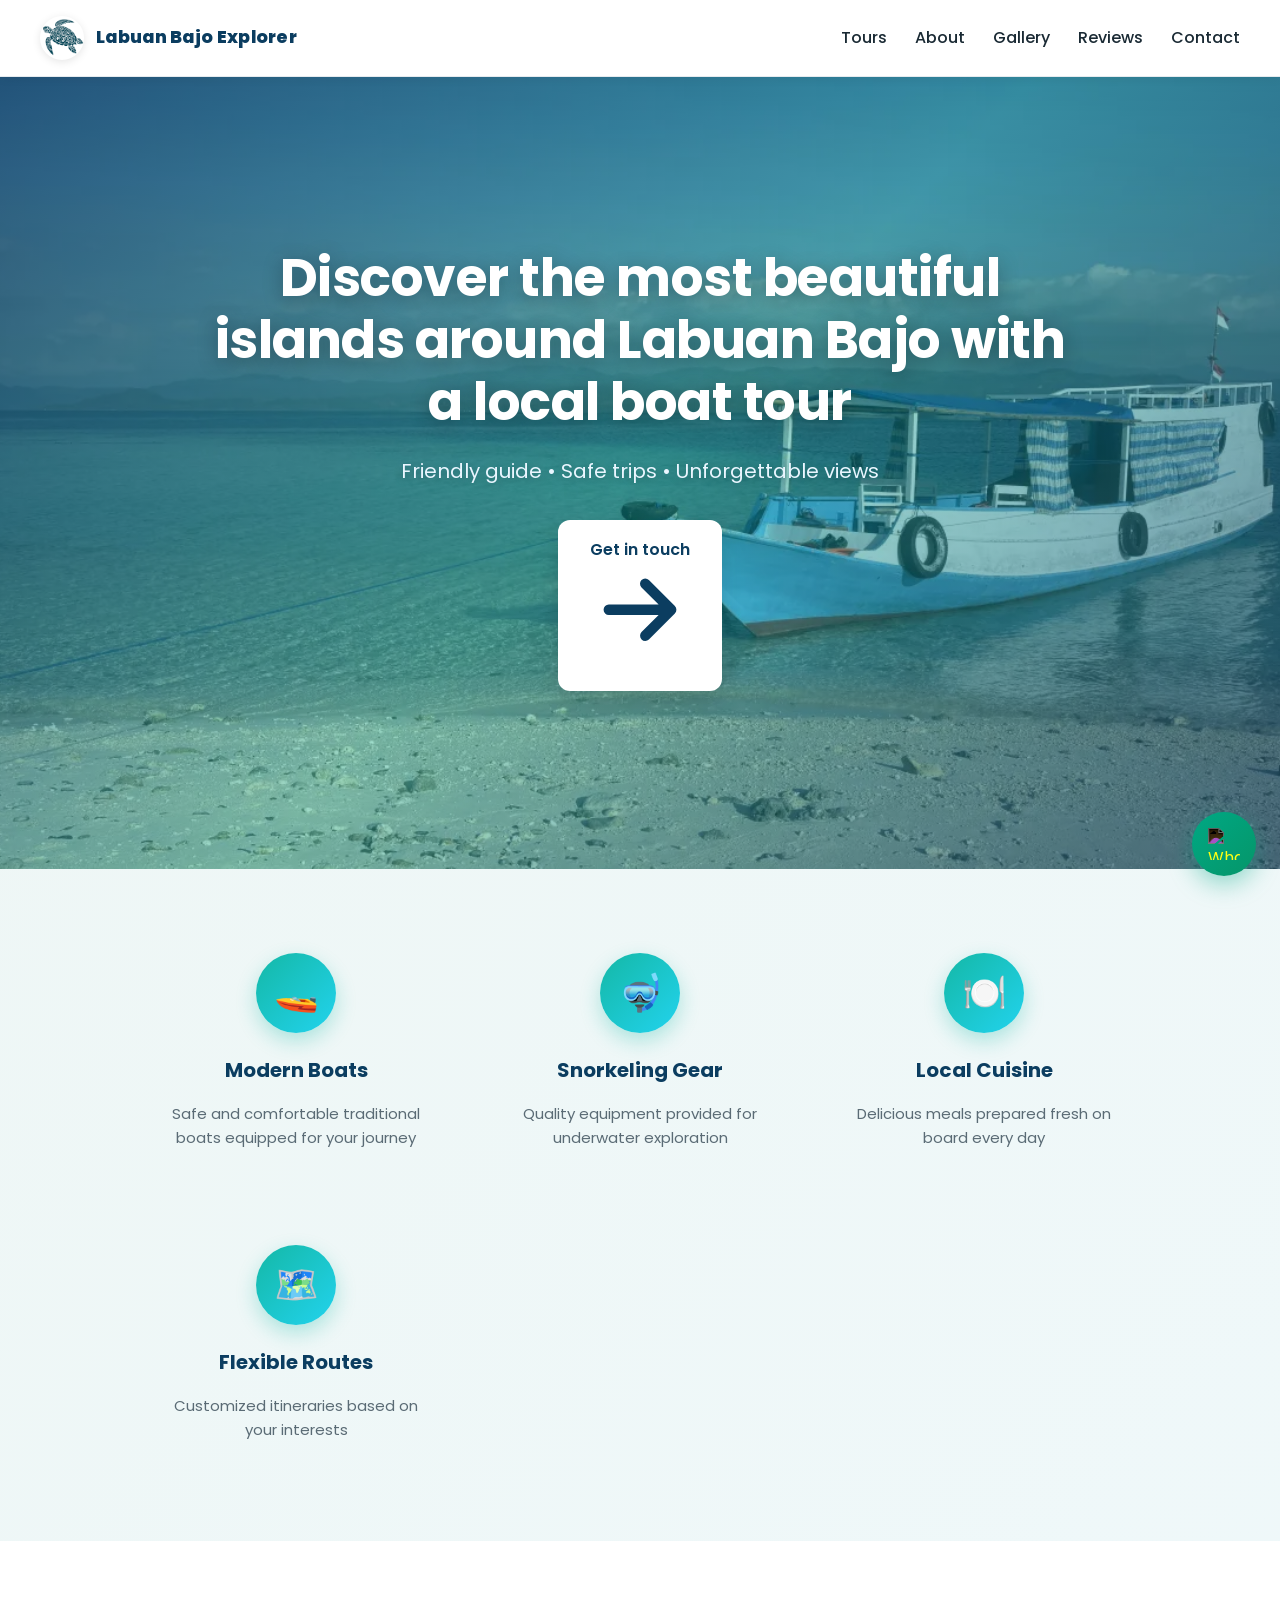
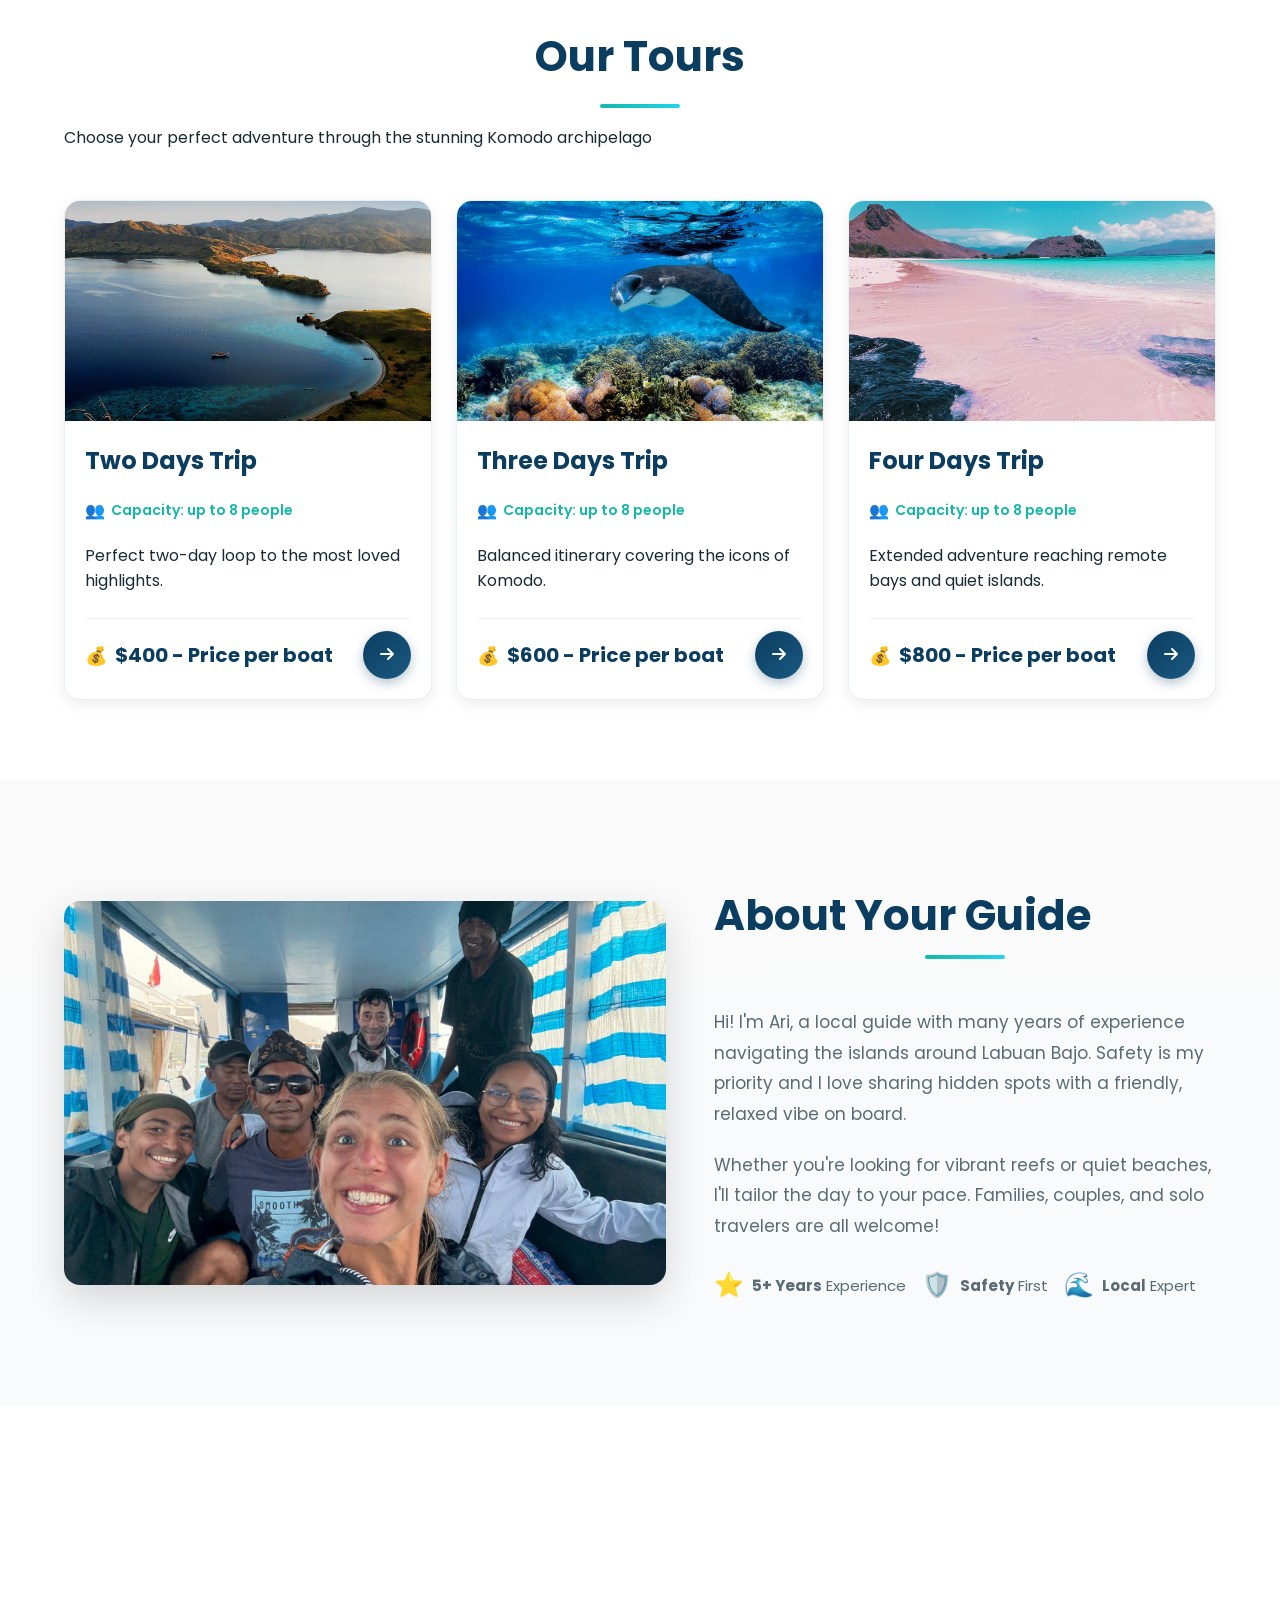
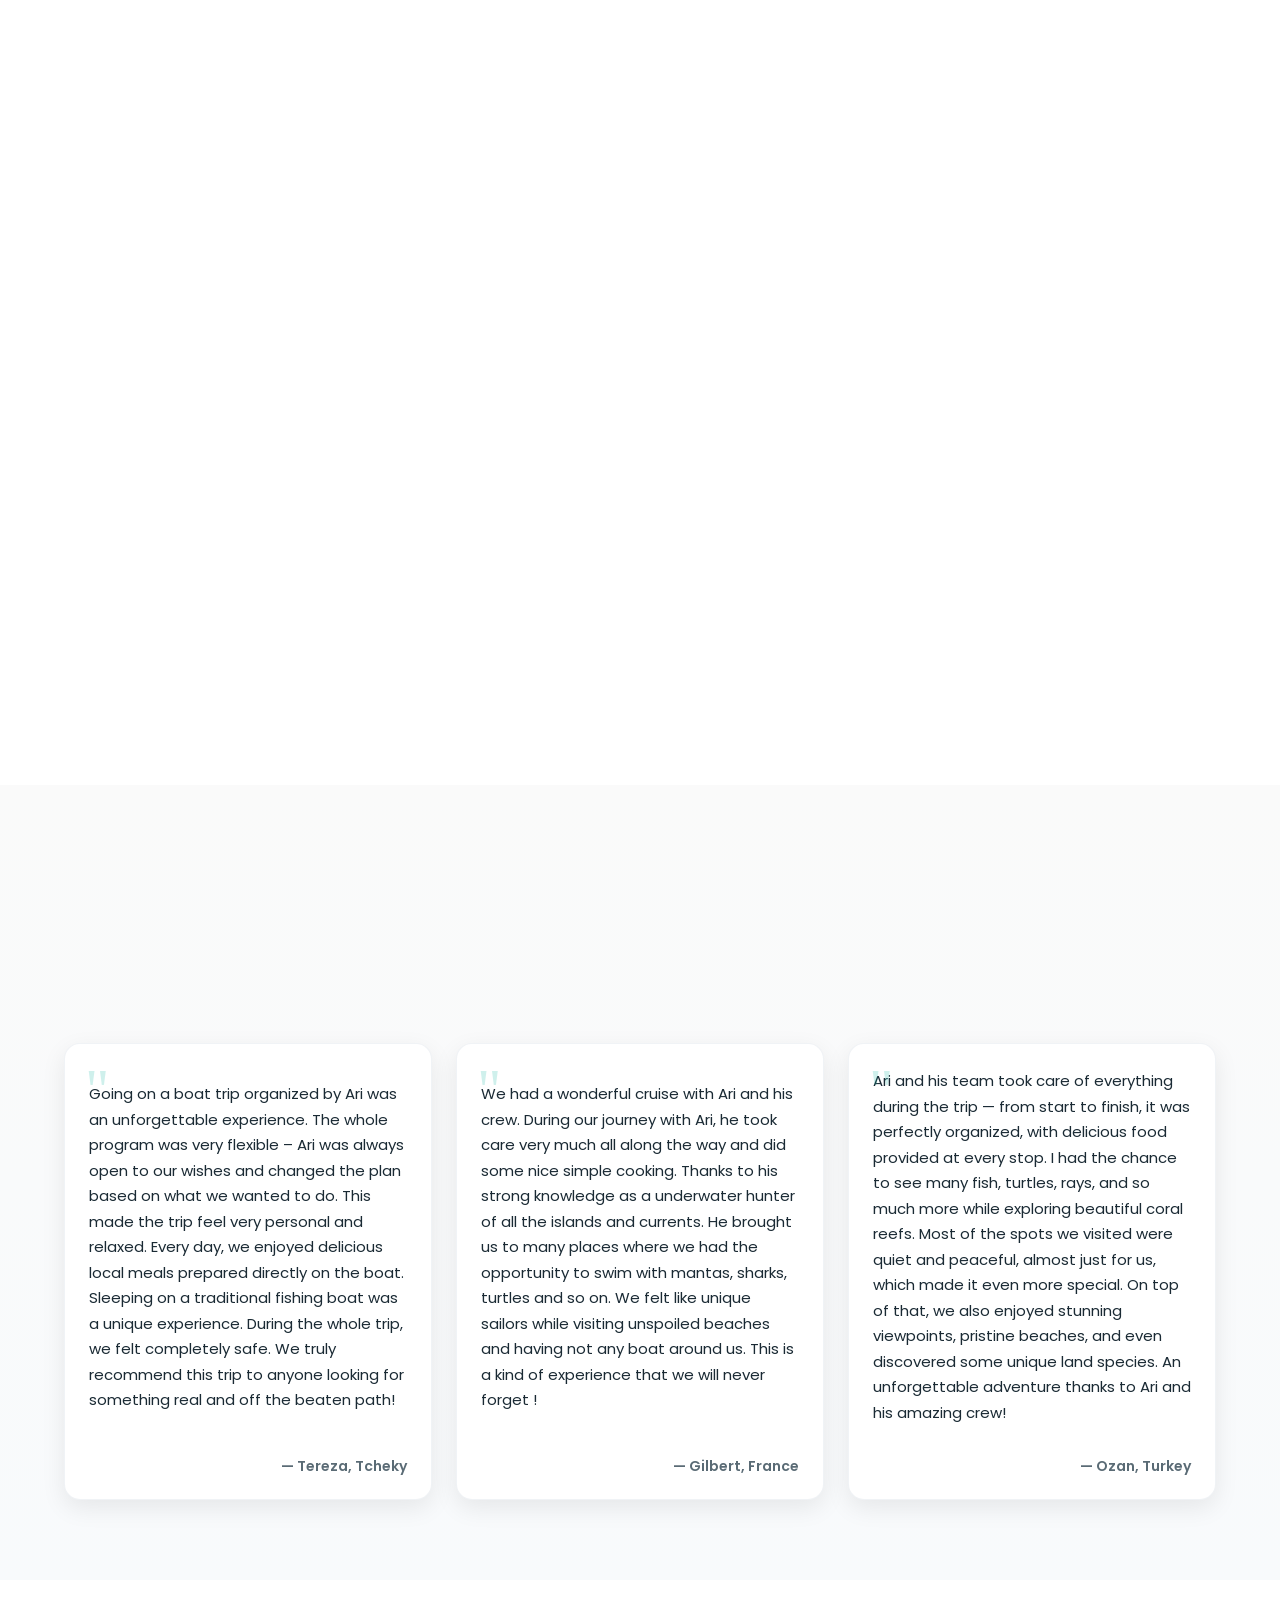
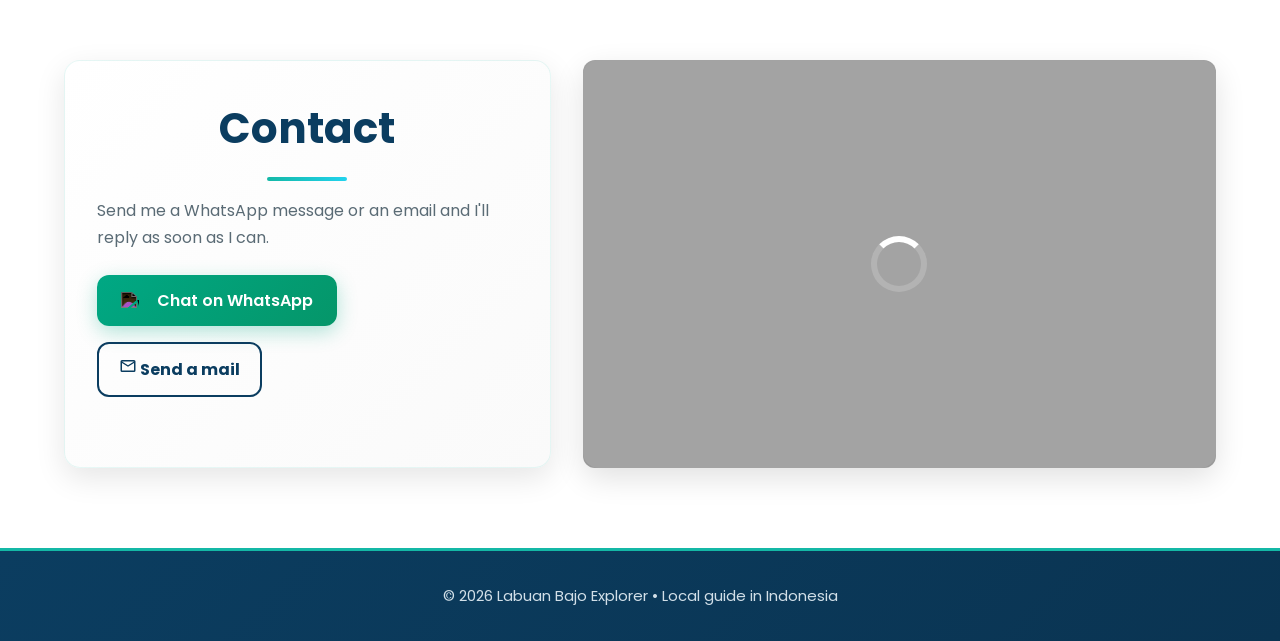
==== commit 6d5daa48: "Final accessibility improvements - add aria-hidden to decorative emojis Co-authored-by: aviallegueri" ====
--- a/index.html
+++ b/index.html
@@ -79,28 +79,28 @@
       <div style="display: grid; grid-template-columns: repeat(auto-fit, minmax(250px, 1fr)); gap: 32px; max-width: 1000px; margin: 0 auto;">
         <div class="reveal" style="text-align: center; padding: 24px;">
           <div style="width: 80px; height: 80px; margin: 0 auto 16px; background: linear-gradient(135deg, var(--tropical-teal), var(--tropical-blue)); border-radius: 50%; display: flex; align-items: center; justify-content: center; font-size: 36px; box-shadow: 0 8px 20px rgba(20,184,166,0.3);" aria-label="Boat icon">
-            🚤
+            <span aria-hidden="true">🚤</span>
           </div>
           <h3 style="font-size: 20px; font-weight: 700; color: var(--navy); margin-bottom: 8px;">Modern Boats</h3>
           <p style="color: var(--muted); font-size: 15px; line-height: 1.6;">Safe and comfortable traditional boats equipped for your journey</p>
         </div>
         <div class="reveal" style="text-align: center; padding: 24px;">
           <div style="width: 80px; height: 80px; margin: 0 auto 16px; background: linear-gradient(135deg, var(--tropical-teal), var(--tropical-blue)); border-radius: 50%; display: flex; align-items: center; justify-content: center; font-size: 36px; box-shadow: 0 8px 20px rgba(20,184,166,0.3);" aria-label="Snorkeling icon">
-            🤿
+            <span aria-hidden="true">🤿</span>
           </div>
           <h3 style="font-size: 20px; font-weight: 700; color: var(--navy); margin-bottom: 8px;">Snorkeling Gear</h3>
           <p style="color: var(--muted); font-size: 15px; line-height: 1.6;">Quality equipment provided for underwater exploration</p>
         </div>
         <div class="reveal" style="text-align: center; padding: 24px;">
           <div style="width: 80px; height: 80px; margin: 0 auto 16px; background: linear-gradient(135deg, var(--tropical-teal), var(--tropical-blue)); border-radius: 50%; display: flex; align-items: center; justify-content: center; font-size: 36px; box-shadow: 0 8px 20px rgba(20,184,166,0.3);" aria-label="Food icon">
-            🍽️
+            <span aria-hidden="true">🍽️</span>
           </div>
           <h3 style="font-size: 20px; font-weight: 700; color: var(--navy); margin-bottom: 8px;">Local Cuisine</h3>
           <p style="color: var(--muted); font-size: 15px; line-height: 1.6;">Delicious meals prepared fresh on board every day</p>
         </div>
         <div class="reveal" style="text-align: center; padding: 24px;">
           <div style="width: 80px; height: 80px; margin: 0 auto 16px; background: linear-gradient(135deg, var(--tropical-teal), var(--tropical-blue)); border-radius: 50%; display: flex; align-items: center; justify-content: center; font-size: 36px; box-shadow: 0 8px 20px rgba(20,184,166,0.3);" aria-label="Map icon">
-            🗺️
+            <span aria-hidden="true">🗺️</span>
           </div>
           <h3 style="font-size: 20px; font-weight: 700; color: var(--navy); margin-bottom: 8px;">Flexible Routes</h3>
           <p style="color: var(--muted); font-size: 15px; line-height: 1.6;">Customized itineraries based on your interests</p>
@@ -182,15 +182,15 @@
         <p>Whether you're looking for vibrant reefs or quiet beaches, I'll tailor the day to your pace. Families, couples, and solo travelers are all welcome!</p>
         <div style="margin-top: 24px; display: flex; gap: 16px; flex-wrap: wrap;">
           <div style="display: flex; align-items: center; gap: 8px; font-size: 15px; color: var(--muted);">
-            <span style="font-size: 24px;" aria-label="Rating">⭐</span>
+            <span style="font-size: 24px;" aria-hidden="true">⭐</span>
             <span><strong>5+ Years</strong> Experience</span>
           </div>
           <div style="display: flex; align-items: center; gap: 8px; font-size: 15px; color: var(--muted);">
-            <span style="font-size: 24px;" aria-label="Safety">🛡️</span>
+            <span style="font-size: 24px;" aria-hidden="true">🛡️</span>
             <span><strong>Safety</strong> First</span>
           </div>
           <div style="display: flex; align-items: center; gap: 8px; font-size: 15px; color: var(--muted);">
-            <span style="font-size: 24px;" aria-label="Ocean">🌊</span>
+            <span style="font-size: 24px;" aria-hidden="true">🌊</span>
             <span><strong>Local</strong> Expert</span>
           </div>
         </div>
--- a/styles.css
+++ b/styles.css
@@ -217,10 +217,10 @@
   gap: 8px;
 }
 /* Decorative price icon - for visual enhancement only */
+/* Note: CSS content emojis are decorative; actual semantic meaning comes from text */
 .price::before {
   content: '💰';
   font-size: 28px;
-  aria-hidden: true;
 }
 .price strong {
   background: linear-gradient(135deg, var(--tropical-teal), var(--tropical-blue));
@@ -239,10 +239,10 @@
   margin: 8px 0;
 }
 /* Decorative capacity icon - for visual enhancement only */
+/* Note: CSS content emojis are decorative; actual semantic meaning comes from text */
 .capacity::before {
   content: '👥';
   font-size: 18px;
-  aria-hidden: true;
 }
 
 /* Circular right-arrow button for pricing cards - Enhanced */
@@ -302,11 +302,11 @@
   gap: 4px;
 }
 /* Decorative price icon - for visual enhancement only */
+/* Note: CSS content emojis are decorative; actual semantic meaning comes from text */
 .price-inline::before {
   content: '💰';
   font-size: 18px;
   margin-right: 4px;
-  aria-hidden: true;
 }
 
 * { box-sizing: border-box; }
@@ -544,10 +544,10 @@
   gap: 6px;
 }
 /* Decorative capacity icon - for visual enhancement only */
+/* Note: CSS content emojis are decorative; actual semantic meaning comes from text */
 .capacity::before {
   content: '👥';
   font-size: 16px;
-  aria-hidden: true;
 }
 .duration { 
   color: var(--muted); 
@@ -1085,6 +1085,7 @@
 }
 
 /* --- Overrides to ensure bullets appear on lists used in trip pages --- */
+/* Note: !important is used here to ensure proper list styling overrides Tailwind classes */
 .section .includes {
   list-style: disc !important;
   list-style-position: outside !important;
@@ -1095,8 +1096,8 @@
   padding-left: 0 !important;
 }
 .section .itinerary-list {
-  list-style: none !important;
-  padding-left: 0 !important;
+  list-style: none !important;  /* Override Tailwind defaults */
+  padding-left: 0 !important;   /* Override Tailwind defaults */
   margin: 12px 0 24px;
 }
 .section .includes li { 
@@ -1118,7 +1119,7 @@
 
 /* Align itinerary icons to the left of the text */
 .section .itinerary-list li {
-  display: flex !important;
+  display: flex !important;  /* Override default list-item display */
   align-items: center;
   gap: 12px;
   padding: 8px 12px;
